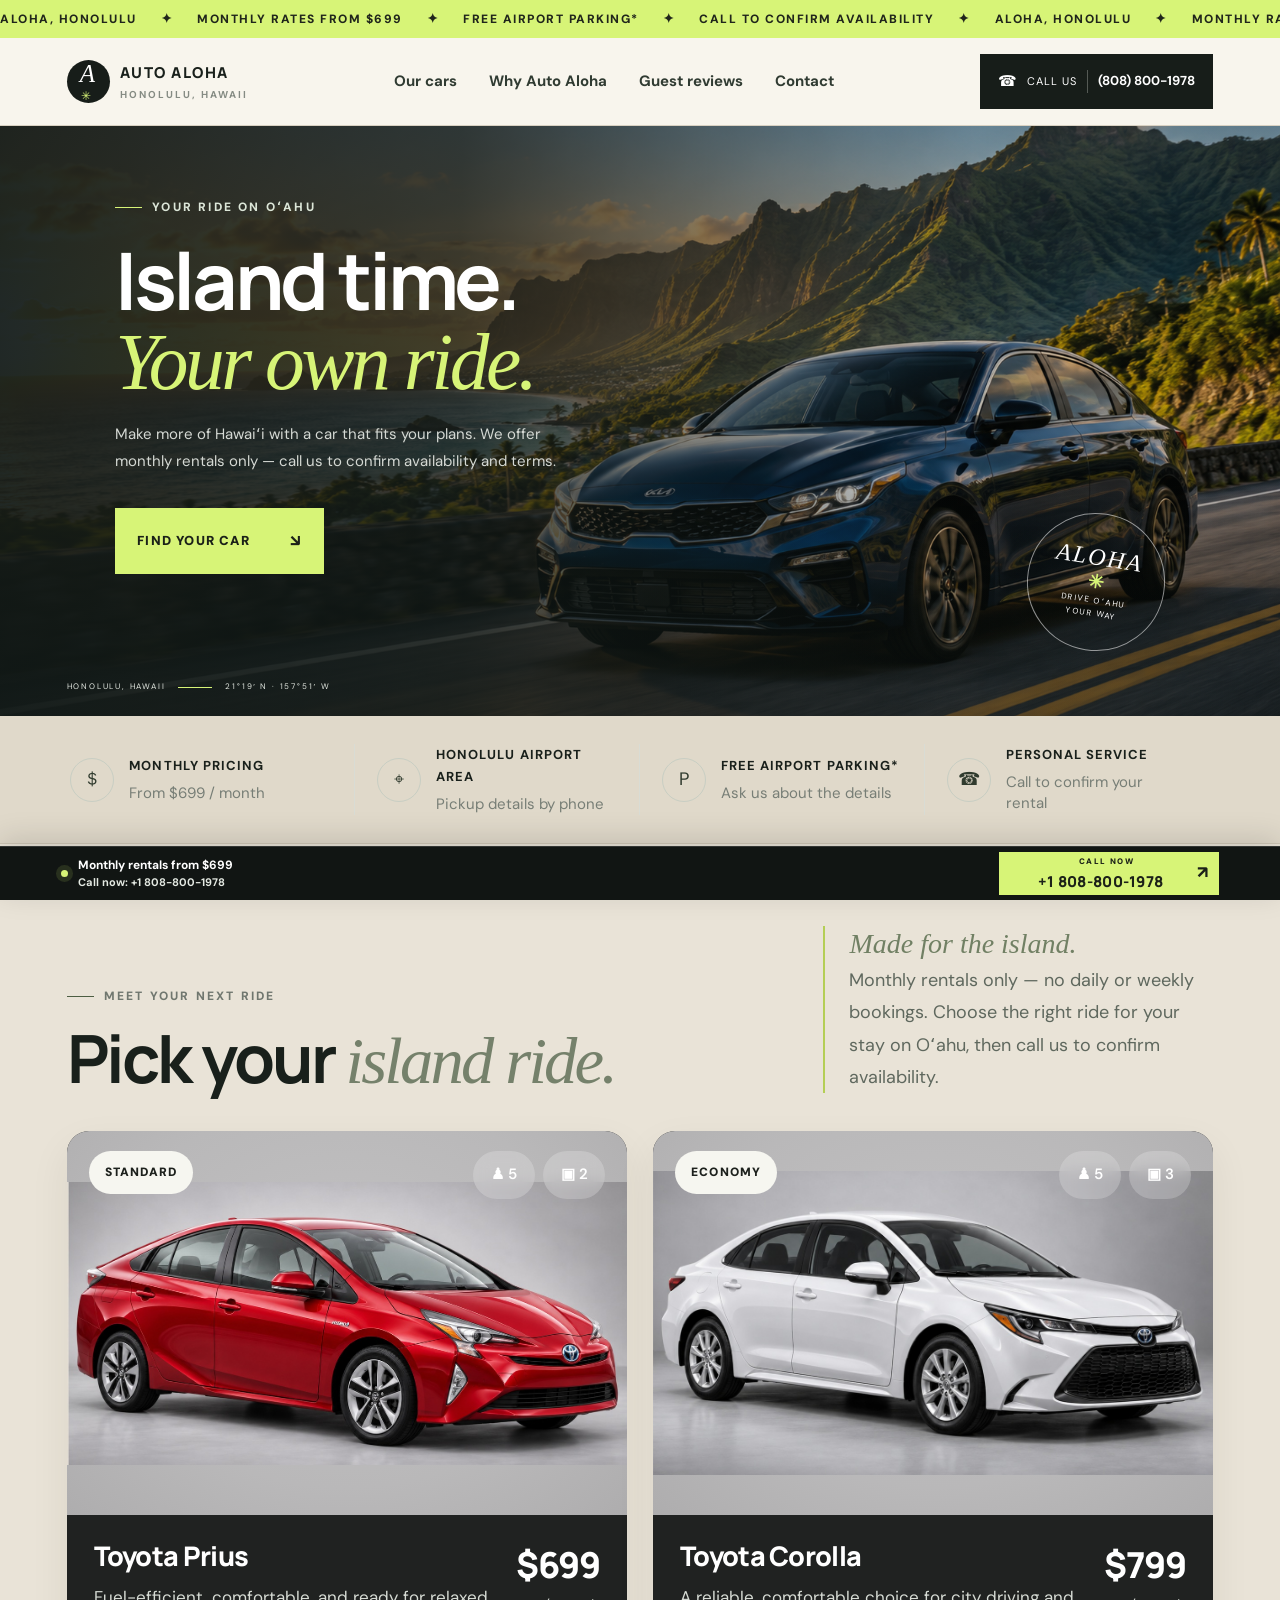
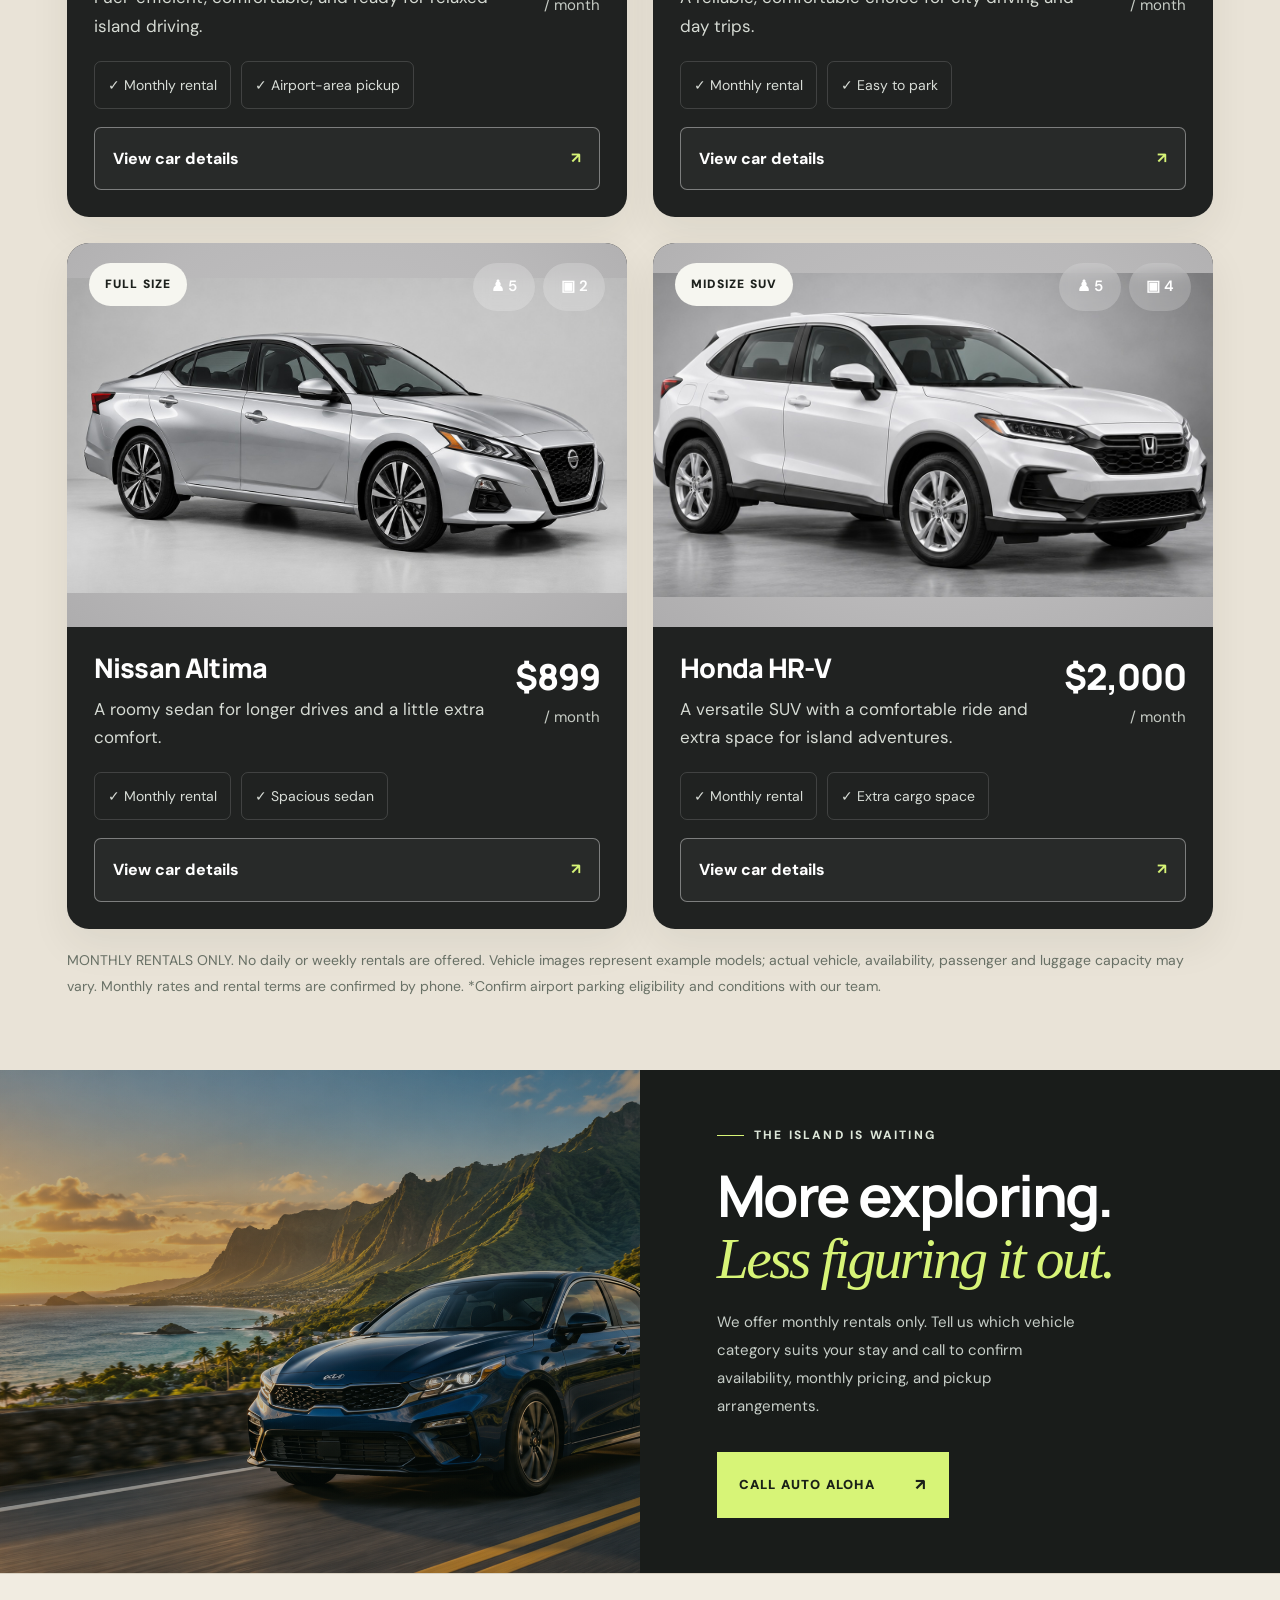
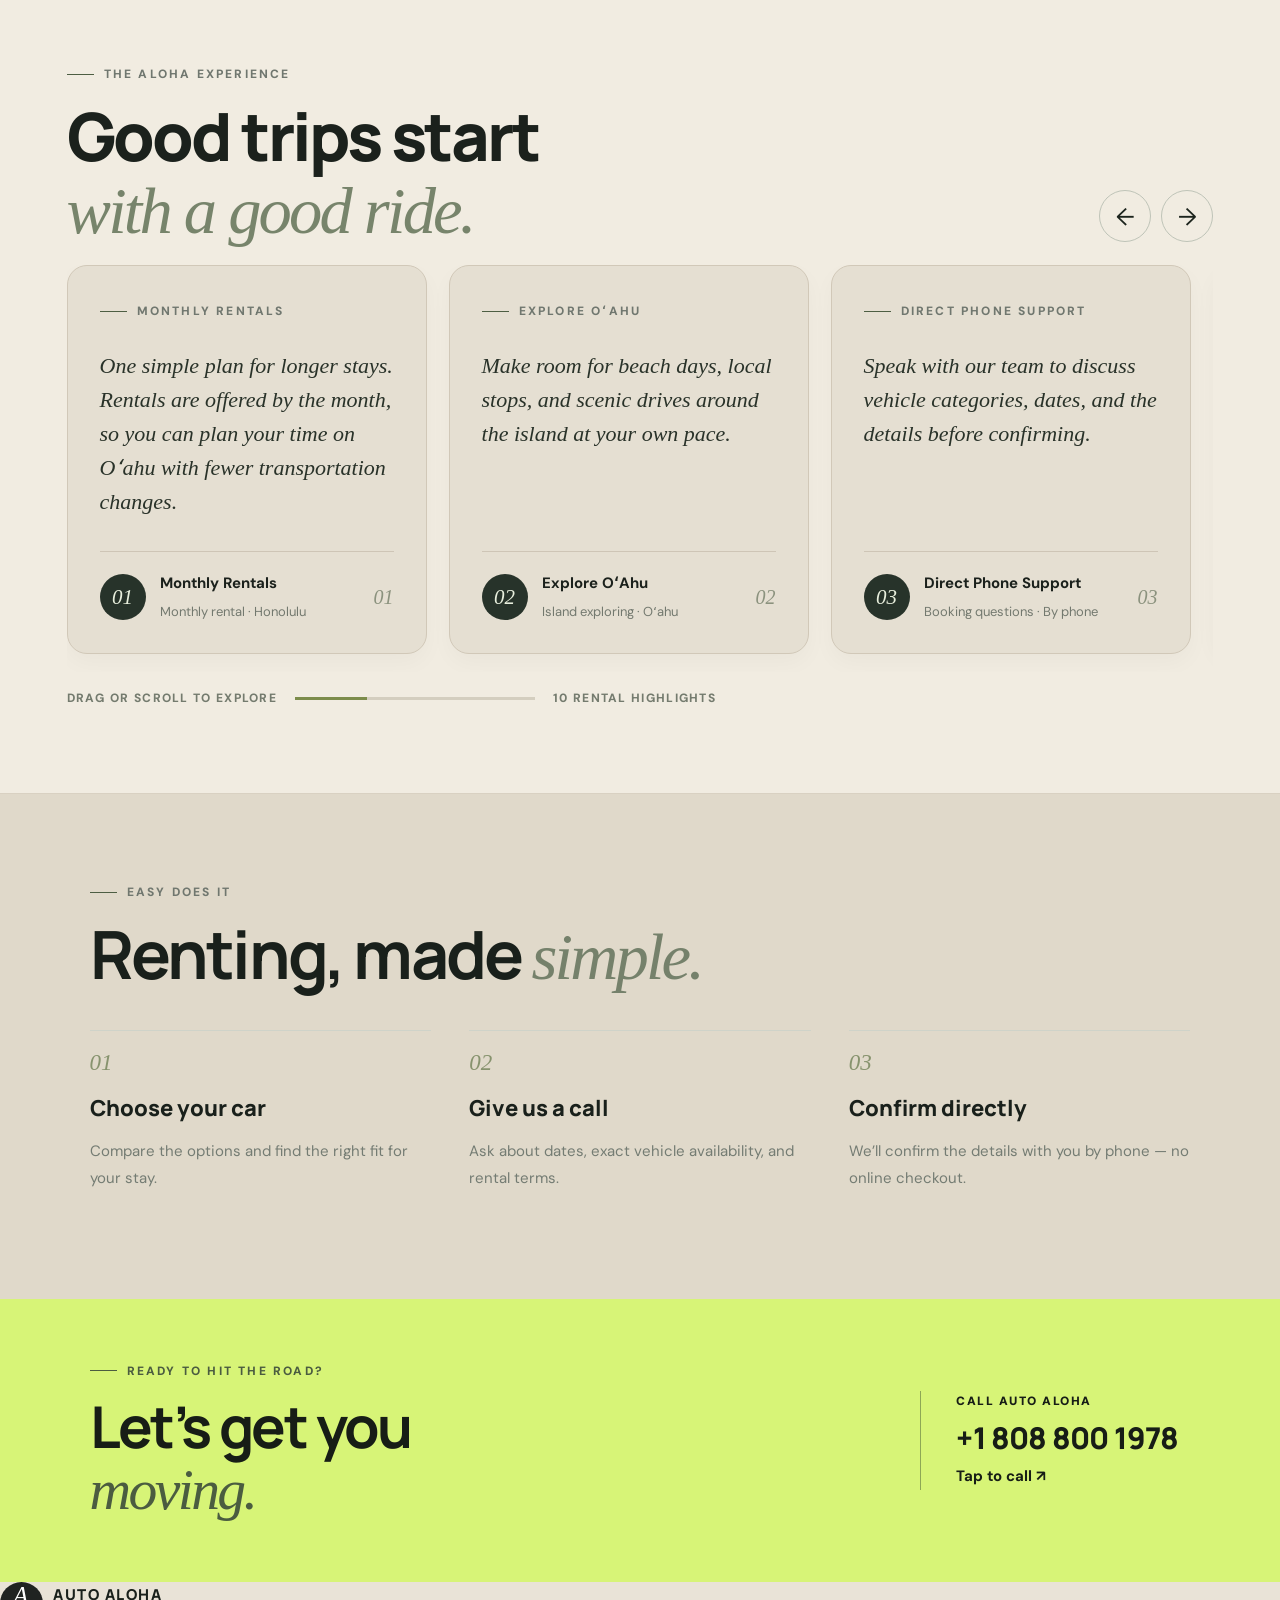
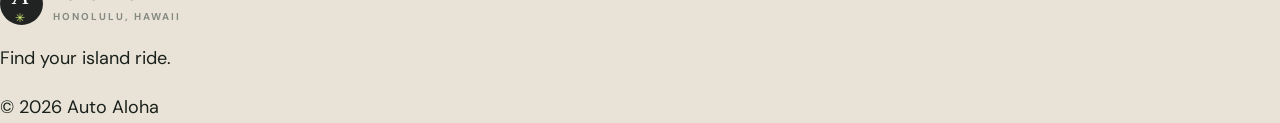
==== index.html @ 7b95d055 "Add files via upload" ====
<!doctype html>
<html lang="en">
<head>
<meta charset="utf-8"><meta name="viewport" content="width=device-width, initial-scale=1">
<meta name="theme-color" content="#101111"><meta name="description" content="Auto Aloha monthly car rentals in Honolulu, Hawaii. Explore our fleet and call to confirm availability.">
<title>Auto Aloha | Monthly Car Rentals in Honolulu</title>
<link rel="preconnect" href="https://fonts.googleapis.com"><link rel="preconnect" href="https://fonts.gstatic.com" crossorigin>
<link href="https://fonts.googleapis.com/css2?family=DM+Sans:wght@400;500;600;700&family=Manrope:wght@400;500;600;700;800&display=swap" rel="stylesheet"><link rel="stylesheet" href="style.css">
</head>
<body>
<div class="deal-ribbon" aria-label="Auto Aloha offers"><div class="ribbon-track"><span>ALOHA, HONOLULU</span><b>✦</b><span>MONTHLY RATES FROM $699</span><b>✦</b><span>FREE AIRPORT PARKING*</span><b>✦</b><span>CALL TO CONFIRM AVAILABILITY</span><b>✦</b><span>ALOHA, HONOLULU</span><b>✦</b><span>MONTHLY RATES FROM $699</span><b>✦</b><span>FREE AIRPORT PARKING*</span><b>✦</b><span>CALL TO CONFIRM AVAILABILITY</span><b>✦</b></div></div>
<header class="header"><a class="logo" href="#top"><span class="logo-symbol">A<span>✳</span></span><span>AUTO ALOHA<small>HONOLULU, HAWAII</small></span></a><nav id="nav"><a href="#cars">Our cars</a><a href="#why">Why Auto Aloha</a><a href="#reviews">Guest reviews</a><a href="#contact">Contact</a></nav><a class="head-call" href="tel:+18088001978">☎ <span>CALL US</span><strong>(808) 800-1978</strong></a><button class="menu" aria-label="Open menu">☰</button></header>
<main id="top">
<section class="hero"><img src="assets/hawaii-coast.png" alt="Scenic Hawaiian coastal road" class="hero-bg"><div class="hero-overlay"></div><div class="hero-copy"><div class="kicker"><span></span> YOUR RIDE ON OʻAHU</div><h1>Island time.<br><em>Your own ride.</em></h1><p>Make more of Hawaiʻi with a car that fits your plans. We offer monthly rentals only — call us to confirm availability and terms.</p><a class="primary" href="#cars">FIND YOUR CAR <span>↘</span></a></div><div class="hero-stamp"><span>ALOHA</span><b>✳</b><small>DRIVE OʻAHU<br>YOUR WAY</small></div><div class="hero-bottom"><span>HONOLULU, HAWAII</span><i></i><span>21°19′ N · 157°51′ W</span></div></section>
<section class="benefits" id="why"><div class="benefit"><span class="benefit-icon">＄</span><div><b>MONTHLY PRICING</b><small>From $699 / month</small></div></div><div class="benefit"><span class="benefit-icon">⌖</span><div><b>HONOLULU AIRPORT AREA</b><small>Pickup details by phone</small></div></div><div class="benefit"><span class="benefit-icon">P</span><div><b>FREE AIRPORT PARKING*</b><small>Ask us about the details</small></div></div><div class="benefit"><span class="benefit-icon">☎</span><div><b>PERSONAL SERVICE</b><small>Call to confirm your rental</small></div></div></section>
<section class="fleet" id="cars"><div class="fleet-head"><div><div class="kicker dark"><span></span> MEET YOUR NEXT RIDE</div><h2>Pick your <em>island ride.</em></h2></div><p class="fleet-intro"><span>Made for the island.</span><br>Monthly rentals only — no daily or weekly bookings. Choose the right ride for your stay on Oʻahu, then call us to confirm availability.</p></div>
<div class="cars-grid">
<article class="car-card" tabindex="0" role="button" aria-label="View Toyota Prius details" data-car="prius"><div class="car-visual"><div class="visual-pattern"></div><img src="assets/toyota-prius.jpg" alt="Toyota Prius in a neutral gray studio setting" class="car-img"><span class="category">STANDARD</span><span class="capacity"><b>♟ 5</b><b>▣ 2</b></span><span class="card-view">VIEW DETAILS ↗</span></div><div class="car-info"><div class="model-line"><div><h3>Toyota Prius</h3><p>Fuel-efficient, comfortable, and ready for relaxed island driving.</p></div><div class="price"><strong>$699</strong><small>/ month</small></div></div><div class="features"><span>✓ Monthly rental</span><span>✓ Airport-area pickup</span></div><button class="details-btn" type="button">View car details <span>↗</span></button></div></article>
<article class="car-card" tabindex="0" role="button" aria-label="View Toyota Corolla details" data-car="corolla"><div class="car-visual"><div class="visual-pattern"></div><img src="assets/toyota-corolla.jpg" alt="White Toyota Corolla in a neutral gray studio setting" class="car-img"><span class="category">ECONOMY</span><span class="capacity"><b>♟ 5</b><b>▣ 3</b></span><span class="card-view">VIEW DETAILS ↗</span></div><div class="car-info"><div class="model-line"><div><h3>Toyota Corolla</h3><p>A reliable, comfortable choice for city driving and day trips.</p></div><div class="price"><strong>$799</strong><small>/ month</small></div></div><div class="features"><span>✓ Monthly rental</span><span>✓ Easy to park</span></div><button class="details-btn" type="button">View car details <span>↗</span></button></div></article>
<article class="car-card" tabindex="0" role="button" aria-label="View Nissan Altima details" data-car="altima"><div class="car-visual"><div class="visual-pattern"></div><img src="assets/nissan-altima.jpg" alt="Silver Nissan Altima sedan" class="car-img"><span class="category">FULL SIZE</span><span class="capacity"><b>♟ 5</b><b>▣ 2</b></span><span class="card-view">VIEW DETAILS ↗</span></div><div class="car-info"><div class="model-line"><div><h3>Nissan Altima</h3><p>A roomy sedan for longer drives and a little extra comfort.</p></div><div class="price"><strong>$899</strong><small>/ month</small></div></div><div class="features"><span>✓ Monthly rental</span><span>✓ Spacious sedan</span></div><button class="details-btn" type="button">View car details <span>↗</span></button></div></article>
<article class="car-card" tabindex="0" role="button" aria-label="View Honda HR-V details" data-car="hrv"><div class="car-visual"><div class="visual-pattern"></div><img src="assets/honda-hrv.jpg" alt="White Honda HR-V SUV in a neutral gray studio setting" class="car-img"><span class="category">MIDSIZE SUV</span><span class="capacity"><b>♟ 5</b><b>▣ 4</b></span><span class="card-view">VIEW DETAILS ↗</span></div><div class="car-info"><div class="model-line"><div><h3>Honda HR-V</h3><p>A versatile SUV with a comfortable ride and extra space for island adventures.</p></div><div class="price"><strong>$2,000</strong><small>/ month</small></div></div><div class="features"><span>✓ Monthly rental</span><span>✓ Extra cargo space</span></div><button class="details-btn" type="button">View car details <span>↗</span></button></div></article>
</div><p class="fineprint">MONTHLY RENTALS ONLY. No daily or weekly rentals are offered. Vehicle images represent example models; actual vehicle, availability, passenger and luggage capacity may vary. Monthly rates and rental terms are confirmed by phone. *Confirm airport parking eligibility and conditions with our team.</p></section>
<section class="banner"><div class="banner-photo"></div><div class="banner-copy"><div class="kicker"><span></span> THE ISLAND IS WAITING</div><h2>More exploring.<br><em>Less figuring it out.</em></h2><p>We offer monthly rentals only. Tell us which vehicle category suits your stay and call to confirm availability, monthly pricing, and pickup arrangements.</p><a href="tel:+18088001978" class="primary">CALL AUTO ALOHA <span>↗</span></a></div></section>
<section class="reviews" id="reviews" aria-label="Monthly rental benefits">
<div class="reviews-head"><div><div class="kicker dark"><span></span> THE ALOHA EXPERIENCE</div><h2>Good trips start<br><em>with a good ride.</em></h2></div><div class="reviews-controls"><button type="button" class="review-prev" aria-label="Previous highlights">←</button><button type="button" class="review-next" aria-label="Next highlights">→</button></div></div>
<div class="reviews-track" id="reviewsTrack" tabindex="0" aria-label="Monthly rental highlights">
<article class="review-card"><div class="kicker dark"><span></span> MONTHLY RENTALS</div><blockquote>One simple plan for longer stays. Rentals are offered by the month, so you can plan your time on Oʻahu with fewer transportation changes.</blockquote><div class="review-author"><span class="review-avatar">01</span><span><strong>Monthly Rentals</strong><small>Monthly rental · Honolulu</small></span><b>01</b></div></article>
<article class="review-card"><div class="kicker dark"><span></span> EXPLORE OʻAHU</div><blockquote>Make room for beach days, local stops, and scenic drives around the island at your own pace.</blockquote><div class="review-author"><span class="review-avatar">02</span><span><strong>Explore OʻAhu</strong><small>Island exploring · Oʻahu</small></span><b>02</b></div></article>
<article class="review-card"><div class="kicker dark"><span></span> DIRECT PHONE SUPPORT</div><blockquote>Speak with our team to discuss vehicle categories, dates, and the details before confirming.</blockquote><div class="review-author"><span class="review-avatar">03</span><span><strong>Direct Phone Support</strong><small>Booking questions · By phone</small></span><b>03</b></div></article>
<article class="review-card"><div class="kicker dark"><span></span> PICKUP DETAILS</div><blockquote>Confirm pickup arrangements and the exact vehicle availability directly with our team.</blockquote><div class="review-author"><span class="review-avatar">04</span><span><strong>Pickup Details</strong><small>Pickup planning · Honolulu</small></span><b>04</b></div></article>
<article class="review-card"><div class="kicker dark"><span></span> OPTIONS FOR YOUR STAY</div><blockquote>Compare vehicle categories and choose the option that fits your plans and luggage needs.</blockquote><div class="review-author"><span class="review-avatar">05</span><span><strong>Options For Your Stay</strong><small>Vehicle selection · Monthly</small></span><b>05</b></div></article>
<article class="review-card"><div class="kicker dark"><span></span> CLEAR CONFIRMATION</div><blockquote>Review the final monthly price, availability, and rental terms with us before you commit.</blockquote><div class="review-author"><span class="review-avatar">06</span><span><strong>Clear Confirmation</strong><small>Rental terms · Confirmed by phone</small></span><b>06</b></div></article>
<article class="review-card"><div class="kicker dark"><span></span> CITY AND COAST</div><blockquote>Plan everyday errands in town or longer drives to explore more of the island.</blockquote><div class="review-author"><span class="review-avatar">07</span><span><strong>City And Coast</strong><small>Getting around · Oʻahu</small></span><b>07</b></div></article>
<article class="review-card"><div class="kicker dark"><span></span> ROOM TO SETTLE IN</div><blockquote>A monthly rental can be a practical fit for an extended visit, temporary stay, or longer work trip.</blockquote><div class="review-author"><span class="review-avatar">08</span><span><strong>Room To Settle In</strong><small>Extended stays · Honolulu</small></span><b>08</b></div></article>
<article class="review-card"><div class="kicker dark"><span></span> CHOOSE YOUR CATEGORY</div><blockquote>From compact cars to larger options, start with the vehicle category that suits your trip.</blockquote><div class="review-author"><span class="review-avatar">09</span><span><strong>Choose Your Category</strong><small>Car categories · Compare options</small></span><b>09</b></div></article>
<article class="review-card"><div class="kicker dark"><span></span> TALK BEFORE YOU BOOK</div><blockquote>Have questions? Call us to discuss your plans and confirm the details directly.</blockquote><div class="review-author"><span class="review-avatar">10</span><span><strong>Talk Before You Book</strong><small>Direct contact · Auto Aloha</small></span><b>10</b></div></article>
</div><div class="reviews-bottom"><span>DRAG OR SCROLL TO EXPLORE</span><div class="review-progress"><span></span></div><span>10 RENTAL HIGHLIGHTS</span></div>
</section>
<section class="how"><div class="kicker dark"><span></span> EASY DOES IT</div><h2>Renting, made <em>simple.</em></h2><div class="steps"><div><small>01</small><h3>Choose your car</h3><p>Compare the options and find the right fit for your stay.</p></div><div><small>02</small><h3>Give us a call</h3><p>Ask about dates, exact vehicle availability, and rental terms.</p></div><div><small>03</small><h3>Confirm directly</h3><p>We’ll confirm the details with you by phone — no online checkout.</p></div></div></section>
<section class="contact" id="contact"><div><div class="kicker"><span></span> READY TO HIT THE ROAD?</div><h2>Let’s get you<br><em>moving.</em></h2></div><a href="tel:+18088001978" class="contact-phone"><small>CALL AUTO ALOHA</small><strong>+1 808 800 1978</strong><span>Tap to call ↗</span></a></section>
</main>
<footer><a class="logo foot-logo" href="#top"><span class="logo-symbol">A<span>✳</span></span><span>AUTO ALOHA<small>HONOLULU, HAWAII</small></span></a><p>Find your island ride.</p><span>© <span id="year"></span> Auto Aloha</span></footer>
<div class="sticky-call"><div><span class="live-dot"></span><span><b>Monthly rentals from $699</b><small>Call now: +1 808-800-1978</small></span></div><a class="sticky-phone" href="tel:+18088001978"><span class="sticky-label">CALL NOW</span><strong>+1 808-800-1978</strong><span class="sticky-arrow">↗</span></a></div>
<div class="modal" id="carModal" aria-hidden="true"><div class="modal-box" role="dialog" aria-modal="true" aria-labelledby="modalTitle"><button class="close-modal" aria-label="Close">×</button><div class="modal-photo"><img id="modalImage" src="" alt=""><span id="modalCategory" class="category"></span></div><div class="modal-body"><div class="modal-kicker">AUTO ALOHA · MONTHLY RENTAL</div><h2 id="modalTitle"></h2><p id="modalDescription"></p><div class="modal-price"><strong id="modalPrice"></strong><span>/ month</span></div><div id="modalFeatures" class="modal-features"></div><p class="modal-disclaimer">Monthly rentals only — daily and weekly bookings are not available. Exact vehicle, availability, parking arrangements and final monthly rental terms are confirmed by phone.</p><a id="modalCall" class="modal-call" href="tel:+18088001978"><strong>+1 808-800-1978</strong><span>↗</span></a></div></div></div>
<script src="app.js"></script></body></html>
---- style.css ----
*{box-sizing:border-box} :root{--black:#171918;--black2:#222523;--cream:#f5f3ed;--white:#fff;--lime:#d5f36d;--muted:#777d77;--line:#dedfd8;--serif:Georgia,"Times New Roman",serif}html{scroll-behavior:smooth;scroll-padding-top:85px}body{margin:0;color:var(--black);font-family:"DM Sans",sans-serif;-webkit-font-smoothing:antialiased}a{color:inherit;text-decoration:none}button{font:inherit;cursor:pointer}.deal-ribbon{height:34px;background:var(--lime);color:#20251b;overflow:hidden;display:flex;align-items:center;font-size:10px;font-weight:800;letter-spacing:1.5px}.ribbon-track{display:flex;align-items:center;gap:24px;white-space:nowrap;min-width:max-content;animation:marquee 30s linear infinite}.ribbon-track b{font-size:13px}.header{height:83px;display:flex;align-items:center;justify-content:space-between;padding:0 5.2%;background:#fff;position:relative;z-index:10;border-bottom:1px solid #e9e9e4}.logo{display:flex;align-items:center;gap:10px;font:800 13px Manrope,sans-serif;letter-spacing:1.5px}.logo-symbol{height:39px;width:39px;border-radius:50%;display:grid;place-items:center;background:var(--black);color:white;font:italic 25px var(--serif);position:relative}.logo-symbol span{font:12px "DM Sans",sans-serif;color:var(--lime);margin-left:-2px}.logo small{display:block;color:#858b83;font:700 8px "DM Sans",sans-serif;letter-spacing:2px;margin-top:5px}.header nav{display:flex;gap:34px}.header nav a{font-size:12px;font-weight:700;color:#525852}.header nav a:hover{color:#71833e}.head-call{background:var(--black);color:white;display:flex;align-items:center;gap:10px;padding:13px 16px;font-size:12px}.head-call>span{font-size:10px;letter-spacing:1px}.head-call strong{border-left:1px solid #555a55;padding-left:10px;font-size:11px}.menu{display:none;border:0;background:none;font-size:23px}.hero{height:560px;position:relative;overflow:hidden;background:#232824;color:white}.hero-bg{position:absolute;inset:0;width:100%;height:100%;object-fit:cover;object-position:center 56%}.hero-overlay{position:absolute;inset:0;background:linear-gradient(90deg,#101816ed 0%,#101816c9 36%,#10181630 76%),linear-gradient(0deg,#10181666,transparent 40%)}.hero-copy{position:absolute;left:9%;top:12%;max-width:490px}.kicker{font-size:9px;font-weight:800;letter-spacing:2px;display:flex;align-items:center;gap:10px;color:#dce6d8}.kicker>span{width:27px;height:1px;background:var(--lime)}.kicker.dark{color:#70776f}.kicker.dark>span{background:#4d5e43}.hero h1{font:700 clamp(50px,5.7vw,75px)/.99 Manrope,sans-serif;letter-spacing:-3.8px;margin:24px 0 19px}.hero h1 em,.banner h2 em,.how h2 em,.contact h2 em{font-family:var(--serif);font-weight:400;color:var(--lime)}.hero-copy>p{font-size:13px;line-height:1.8;color:#d5d9d4;max-width:360px}.primary{display:inline-flex;align-items:center;justify-content:space-between;gap:40px;background:var(--lime);color:#1b2118;font-size:10px;font-weight:900;letter-spacing:1.2px;padding:16px 18px;margin-top:17px;transition:transform .2s}.primary:hover{transform:translateY(-3px)}.primary span{font-size:16px}.hero-foot{display:flex;align-items:center;gap:11px;border-top:1px solid #ffffff4a;padding-top:16px;margin-top:35px;max-width:340px}.mini-star{font-size:23px;color:var(--lime)}.hero-foot b,.hero-foot small{display:block}.hero-foot b{font-size:10px}.hero-foot small{font-size:9px;color:#c3cbc4;margin-top:4px}.hero-stamp{position:absolute;right:9%;bottom:65px;width:120px;height:120px;border:1px solid #ffffff88;border-radius:50%;display:flex;flex-direction:column;align-items:center;justify-content:center;transform:rotate(9deg)}.hero-stamp span{font:italic 21px var(--serif);letter-spacing:2px}.hero-stamp b{font-size:19px;color:var(--lime);line-height:1.2}.hero-stamp small{text-align:center;font-size:7px;letter-spacing:1.5px;line-height:1.6}.hero-bottom{position:absolute;bottom:22px;left:5.2%;display:flex;gap:13px;align-items:center;font-size:8px;letter-spacing:1.8px;color:#e3e8e1}.hero-bottom i{width:34px;height:1px;background:var(--lime)}.benefits{display:grid;grid-template-columns:repeat(4,1fr);padding:25px 5.5%;background:var(--cream);border-bottom:1px solid #e5e5dd}.benefit{display:flex;align-items:center;gap:12px;padding:0 17px;border-right:1px solid #d9dcd4}.benefit:first-child{padding-left:0}.benefit:last-child{border:0}.benefit-icon{height:36px;width:36px;border:1px solid #c8cec3;border-radius:50%;display:grid;place-items:center;font-size:15px;color:#303b2e;flex-shrink:0}.benefit b,.benefit small{display:block}.benefit b{font-size:9px;letter-spacing:.5px}.benefit small{font-size:9px;color:#777e76;margin-top:5px}.fleet{padding:75px 5.2% 64px;background:#fff}.fleet-head{display:flex;align-items:end;justify-content:space-between;margin-bottom:31px}.fleet-head h2,.how h2{font:700 clamp(36px,4vw,52px)/1.1 Manrope,sans-serif;letter-spacing:-2.4px;margin:15px 0 0}.fleet-head h2 em,.how h2 em{font-family:var(--serif);font-weight:400;color:#75816b}.fleet-head>p{font-size:11px;line-height:1.8;color:#747b74;max-width:300px;margin:0 0 3px}.cars-grid{display:grid;grid-template-columns:repeat(2,minmax(0,1fr));gap:23px}.car-card{border-radius:19px;overflow:hidden;background:#202221;color:white;cursor:pointer;transition:transform .25s,box-shadow .25s;outline:none}.car-card:hover,.car-card:focus-visible{transform:translateY(-4px);box-shadow:0 18px 35px #1114}.car-visual{height:260px;position:relative;overflow:hidden;background:radial-gradient(ellipse at 65% 44%,#626461 0%,#353735 43%,#1a1b1a 100%)}.visual-pattern{position:absolute;inset:0;opacity:.13;background-image:radial-gradient(ellipse at 25% 20%,transparent 0 15%,#c2c7be 15.5% 16%,transparent 16.5%),radial-gradient(ellipse at 80% 75%,transparent 0 18%,#c2c7be 18.5% 19%,transparent 19.5%);background-size:190px 145px,220px 180px;transform:rotate(-14deg) scale(1.4)}.car-img{position:absolute;width:96%;height:75%;left:2%;top:17%;object-fit:contain;filter:drop-shadow(0 18px 12px #0007);transition:transform .4s}.car-card:hover .car-img{transform:scale(1.04)}.category{position:absolute;left:20px;top:18px;background:#f6f6f0;color:#1d211d;border-radius:30px;padding:9px 13px;font-size:9px;font-weight:900;letter-spacing:1.2px}.capacity{position:absolute;right:18px;top:16px;display:flex;gap:8px}.capacity b{font-size:13px;font-weight:600;background:#ffffff35;backdrop-filter:blur(8px);border-radius:30px;padding:9px 12px;min-width:62px;text-align:center}.card-view{position:absolute;bottom:15px;right:18px;font-size:8px;letter-spacing:1.4px;font-weight:800;opacity:0;transform:translateY(5px);transition:.2s}.car-card:hover .card-view{opacity:1;transform:translateY(0)}.car-info{padding:19px 21px 20px}.model-line{display:flex;justify-content:space-between;gap:12px}.model-line h3{font:800 18px Manrope,sans-serif;letter-spacing:-.4px;margin:0}.model-line h3 small{display:block;font:500 11px "DM Sans",sans-serif;color:#b8beb8;letter-spacing:0;margin-top:4px}.model-line p{font-size:10px;line-height:1.65;color:#c5cac4;max-width:280px;margin:10px 0 0}.price{text-align:right;flex-shrink:0}.price strong{display:block;font:800 26px Manrope,sans-serif;letter-spacing:-1px;color:white;white-space:nowrap}.price small{font-size:10px;color:#c5cbc4}.features{display:flex;flex-wrap:wrap;gap:8px;margin:17px 0 16px}.features span{border:1px solid #ffffff26;color:#d8ddd7;font-size:9px;padding:7px 9px;border-radius:4px}.details-btn{display:flex;justify-content:space-between;align-items:center;width:100%;padding:13px 14px;background:#ffffff0a;border:1px solid #ffffff65;border-radius:5px;color:white;font-size:10px;font-weight:800;transition:.2s}.details-btn span{font-size:15px;color:var(--lime)}.car-card:hover .details-btn{background:var(--lime);color:#20231f;border-color:var(--lime)}.car-card:hover .details-btn span{color:#20231f}.fineprint{font-size:9px;line-height:1.7;color:#888f87;margin:19px 0 0}.banner{display:grid;grid-template-columns:1fr 1fr;min-height:410px;background:#191c1a;color:white}.banner-photo{background-image:linear-gradient(#0b1d1740,#0b1d1740),url('assets/hawaii-coast.png');background-size:cover;background-position:center 57%;min-height:410px}.banner-copy{align-self:center;padding:55px clamp(30px,6vw,85px)}.banner h2,.contact h2{font:700 clamp(39px,4.3vw,57px)/1.05 Manrope,sans-serif;letter-spacing:-2.6px;margin:20px 0}.banner-copy>p{font-size:11px;line-height:1.9;color:#c7cec8;max-width:370px}.how{padding:74px 7% 85px;background:var(--cream)}.how h2{margin:15px 0 37px}.steps{display:grid;grid-template-columns:repeat(3,1fr);gap:30px}.steps>div{border-top:1px solid #cfd3c9;padding-top:18px}.steps small{font:italic 20px var(--serif);color:#87936e}.steps h3{font:800 16px Manrope,sans-serif;margin:13px 0 7px}.steps p{font-size:10px;line-height:1.8;color:#747c73;max-width:270px}.contact{padding:52px 7%;background:var(--lime);display:flex;align-items:center;justify-content:space-between;color:#171d16;gap:25px}.contact .kicker{color:#4b5c40}.contact .kicker>span{background:#4b5c40}.contact h2{margin:15px 0 0}.contact h2 em{color:#4b5c40}.contact-phone{display:flex;flex-direction:column;gap:6px;border-left:1px solid #8da755;padding-left:35px;min-width:270px}.contact-phone small{font-size:9px;font-weight:900;letter-spacing:1.5px}.contact-phone strong{font:800 25px Manrope,sans-serif;letter-spacing:-.8px}.contact-phone span{font-size:10px;font-weight:700}.footer{display:flex;align-items:center;gap:30px;padding:27px 5.2% 93px;background:#fff}.footer p{font-size:10px;color:#7b827a;margin-right:auto}.footer>span{font-size:9px;color:#81877f}.foot-logo .logo-symbol{background:#202321}.sticky-call{position:fixed;z-index:30;bottom:0;left:0;right:0;display:flex;align-items:center;justify-content:space-between;padding:11px 5.2%;background:#111513;color:white;border-top:1px solid #ffffff24;box-shadow:0 -7px 30px #0002}.sticky-call>div{display:flex;align-items:center;gap:12px}.live-dot{width:8px;height:8px;border-radius:50%;background:var(--lime);box-shadow:0 0 0 5px #d5f36d1e;animation:pulse 1.8s infinite}.sticky-call b,.sticky-call small{display:block}.sticky-call b{font-size:10px}.sticky-call small{font-size:9px;color:#b7beb7;margin-top:4px}.sticky-call>a{background:var(--lime);color:#1c2118;padding:13px 18px;font-size:10px;font-weight:900;letter-spacing:1px}.sticky-call>a span{margin-left:12px;font-size:15px}.modal{position:fixed;inset:0;z-index:100;background:#080b09df;display:none;align-items:center;justify-content:center;padding:25px;backdrop-filter:blur(7px)}.modal.open{display:flex;animation:fade .2s}.modal-box{width:min(900px,100%);max-height:90vh;overflow:auto;display:grid;grid-template-columns:1.15fr 1fr;background:#fff;border-radius:14px;position:relative;color:#1b211d}.close-modal{position:absolute;right:14px;top:10px;z-index:4;border:0;background:#fff;border-radius:50%;width:35px;height:35px;font-size:25px;color:#1b211d;box-shadow:0 3px 15px #0002}.modal-photo{position:relative;min-height:390px;background:radial-gradient(ellipse at center,#5a5d59,#242725);display:flex;align-items:center;justify-content:center;overflow:hidden;border-radius:14px 0 0 14px}.modal-photo img{width:95%;height:65%;object-fit:contain;filter:drop-shadow(0 15px 12px #0007)}.modal-photo .category{top:18px;left:18px}.photo-prev,.photo-next{position:absolute;top:50%;transform:translateY(-50%);border:1px solid #ffffff80;background:#1619167a;color:white;width:37px;height:42px;font-size:26px}.photo-prev{left:12px}.photo-next{right:12px}.photo-dots{position:absolute;bottom:18px;left:0;right:0;display:flex;justify-content:center;gap:7px}.photo-dots button{width:7px;height:7px;border:0;border-radius:50%;background:#ffffff70;padding:0}.photo-dots button.active{background:var(--lime);width:19px;border-radius:5px}.modal-body{padding:45px 32px 30px}.modal-kicker{font-size:8px;font-weight:900;letter-spacing:1.8px;color:#77846b}.modal-body h2{font:800 27px Manrope,sans-serif;letter-spacing:-1px;margin:12px 0}.modal-body>p{font-size:11px;line-height:1.8;color:#6d766d}.modal-price{margin:20px 0}.modal-price strong{font:800 31px Manrope,sans-serif}.modal-price span{font-size:11px;color:#737b72}.modal-features{display:grid;grid-template-columns:1fr 1fr;gap:9px}.modal-features span{background:#f1f2ec;padding:10px;font-size:10px;color:#465044}.modal-disclaimer{font-size:9px!important}.modal-call{display:flex;justify-content:space-between;align-items:center;background:var(--lime);color:#1b2118;padding:15px 17px;font-size:10px;font-weight:900;letter-spacing:1px;margin-top:20px}.modal-call span{font-size:17px}@keyframes marquee{to{transform:translateX(-50%)}}@keyframes pulse{50%{box-shadow:0 0 0 8px #d5f36d05}}@keyframes fade{from{opacity:0}to{opacity:1}}@media(max-width:850px){.header{padding:0 4%}.header nav{gap:17px}.head-call strong{display:none}.hero-stamp{right:5%;width:95px;height:95px}.benefits{padding:22px 4%;grid-template-columns:repeat(2,1fr);gap:18px}.benefit:nth-child(2){border:0}.benefit:nth-child(3){padding-left:0}.fleet{padding:60px 4%}.car-visual{height:220px}.car-info{padding:17px}.model-line h3{font-size:16px}.price strong{font-size:23px}.banner-copy{padding:40px 30px}.contact{padding:42px 5%}.contact-phone{padding-left:22px;min-width:235px}.contact-phone strong{font-size:22px}}@media(max-width:620px){.deal-ribbon{height:31px;font-size:9px}.header{height:69px}.header nav{display:none;position:absolute;left:0;right:0;top:69px;background:#fff;padding:20px 6%;flex-direction:column;gap:19px;box-shadow:0 10px 20px #0001}.header nav.open{display:flex}.head-call{margin-left:auto;margin-right:10px;padding:11px 12px;font-size:10px}.head-call>span,.head-call strong{display:none}.menu{display:block}.hero{height:640px}.hero-bg{object-position:63% center}.hero-overlay{background:linear-gradient(90deg,#101816ed 0%,#101816b0 58%,#1018162b),linear-gradient(0deg,#10181666,transparent 45%)}.hero-copy{left:7%;right:7%;top:12%}.hero h1{font-size:clamp(47px,12vw,65px);letter-spacing:-3px}.hero-copy>p{font-size:12px;max-width:310px}.hero-foot{margin-top:29px}.hero-stamp{width:75px;height:75px;right:6%;bottom:62px}.hero-stamp span{font-size:15px}.hero-stamp b{font-size:13px}.hero-stamp small{font-size:6px}.hero-bottom{left:6%;font-size:7px;gap:8px}.benefits{padding:20px 5%;gap:17px 8px}.benefit{padding:0 0 0 5px;gap:9px;border:0}.benefit-icon{width:31px;height:31px;font-size:13px}.benefit b{font-size:8px}.benefit small{font-size:8px;line-height:1.4}.fleet{padding:55px 4% 48px}.fleet-head{display:block}.fleet-head h2,.how h2{font-size:40px}.fleet-head>p{margin-top:15px;max-width:340px}.cars-grid{grid-template-columns:1fr;gap:18px}.car-visual{height:240px}.car-img{width:100%;height:75%;left:0;top:16%}.car-info{padding:18px}.model-line h3{font-size:18px}.model-line p{font-size:10px}.price strong{font-size:25px}.banner{grid-template-columns:1fr}.banner-photo{min-height:220px;height:220px}.banner-copy{padding:37px 7% 44px}.banner h2,.contact h2{font-size:42px}.how{padding:55px 7% 62px}.how h2{margin-bottom:30px}.steps{grid-template-columns:1fr;gap:17px}.steps>div{padding-top:14px}.steps h3{margin:9px 0 4px}.steps p{margin:0}.contact{display:block;padding:38px 7%}.contact-phone{border-left:0;border-top:1px solid #8da755;padding:18px 0 0;margin-top:25px}.footer{padding:25px 5% 88px;gap:13px;flex-wrap:wrap}.footer p{width:100%;margin:0}.footer>span{margin-left:auto}.sticky-call{padding:10px 4%}.sticky-call b{font-size:9px}.sticky-call small{font-size:8px}.sticky-call>a{padding:12px 12px;font-size:9px}.modal{padding:10px}.modal-box{display:block;max-height:94vh;border-radius:10px}.modal-photo{min-height:240px;height:33vh;border-radius:10px 10px 0 0}.modal-photo img{height:70%}.modal-body{padding:25px 22px 23px}.modal-body h2{font-size:23px;margin:8px 0}.modal-price{margin:13px 0}.modal-price strong{font-size:27px}.modal-features{gap:6px}.modal-features span{font-size:9px;padding:8px}.close-modal{top:8px;right:8px}}@media(prefers-reduced-motion:reduce){*{animation-duration:.01ms!important;animation-iteration-count:1!important;scroll-behavior:auto!important;transition-duration:.01ms!important}}
/* Refinements: cleaner vehicle cards, compact modal, and highly visible phone CTAs */
.car-card{box-shadow:0 8px 22px #1015120c}
.car-visual{height:250px;background:radial-gradient(ellipse at 50% 45%,#575b57 0%,#333633 55%,#202321 100%)}
.car-img{width:100%;height:78%;left:0;top:12%;object-fit:contain}
.car-info{padding:22px 23px 23px}
.model-line h3{font-size:20px}
.model-line p{font-size:11px;max-width:330px}
.details-btn{padding:15px 16px;font-size:11px}
.modal-box{width:min(1000px,100%);height:min(510px,90vh);max-height:90vh;overflow:hidden;grid-template-columns:1.08fr 1fr;align-items:stretch}
.modal-photo{min-height:0;height:100%;border-radius:14px 0 0 14px;padding:55px 22px 28px}
.modal-photo img{display:block;width:100%;height:auto;max-height:270px;object-fit:contain;filter:drop-shadow(0 16px 14px #0005)}
.modal-body{padding:44px 34px 27px;overflow:auto;display:flex;flex-direction:column;justify-content:center}
.modal-body h2{font-size:clamp(24px,2.5vw,32px);line-height:1.15;margin:11px 0 13px}
.modal-body>p{font-size:12px;line-height:1.7;margin:0 0 8px}
.modal-price{margin:13px 0 17px}
.modal-price strong{font-size:35px}
.modal-features{gap:7px}
.modal-features span{font-size:11px;padding:11px}
.modal-disclaimer{font-size:10px!important;margin-top:12px!important}
.modal-call{min-height:54px;margin-top:12px;padding:13px 17px;letter-spacing:.4px}
.modal-call strong{font:800 17px Manrope,sans-serif;letter-spacing:.2px}
.modal-call span{font-size:20px}
.photo-prev,.photo-next,.photo-dots{display:none!important}
.sticky-call{padding:10px 5.2%;min-height:76px}
.sticky-call>div{gap:14px}
.sticky-call b{font-size:12px}
.sticky-call small{font-size:11px;color:#e0e5dd;font-weight:600;margin-top:5px}
.sticky-call>a.sticky-phone{display:flex;align-items:center;justify-content:center;gap:7px;flex-direction:column;position:relative;min-width:220px;padding:10px 38px 10px 18px;background:var(--lime);color:#1c2118;letter-spacing:.3px}
.sticky-phone .sticky-label{font-size:9px;font-weight:900;letter-spacing:1.4px}
.sticky-phone strong{font:800 15px Manrope,sans-serif;white-space:nowrap}
.sticky-phone .sticky-arrow{position:absolute;right:14px;top:50%;transform:translateY(-50%);font-size:17px}
@media(max-width:850px){.modal-box{height:auto;max-height:92vh}.modal-body{padding:36px 25px 24px}.sticky-call{padding-left:4%;padding-right:4%}.sticky-call>a.sticky-phone{min-width:205px}}
@media(max-width:620px){.car-visual{height:225px}.car-info{padding:18px}.model-line h3{font-size:18px}.model-line p{font-size:11px}.modal-box{display:block;height:auto;max-height:94vh;overflow:auto}.modal-photo{height:230px;min-height:230px;padding:42px 18px 16px;border-radius:10px 10px 0 0}.modal-photo img{width:100%;height:auto;max-height:155px}.modal-body{padding:23px 20px 22px;overflow:visible;display:block}.modal-body h2{font-size:24px}.modal-body>p{font-size:11px}.modal-price{margin:12px 0}.modal-price strong{font-size:30px}.modal-features span{font-size:10px;padding:9px}.modal-call{margin-top:14px;min-height:52px}.modal-call strong{font-size:16px}.sticky-call{padding:8px 3%;gap:8px;min-height:70px}.sticky-call>div{gap:9px}.sticky-call b{font-size:9px}.sticky-call small{font-size:9px;line-height:1.3;max-width:175px}.sticky-call>a.sticky-phone{min-width:0;width:53%;padding:8px 25px 8px 7px;gap:4px}.sticky-phone .sticky-label{font-size:8px}.sticky-phone strong{font-size:clamp(11px,3.1vw,14px)}.sticky-phone .sticky-arrow{right:8px;font-size:14px}.footer{padding-bottom:100px}}

/* Final vehicle-card image and interaction fixes */
.car-card{position:relative;isolation:isolate;cursor:pointer;user-select:none;-webkit-tap-highlight-color:transparent}
.car-card .car-visual{height:270px;background:#252926;isolation:isolate}
.car-card .car-img{display:block;position:absolute;inset:0;width:100%;height:100%;left:0;top:0;object-fit:cover;object-position:center;filter:none;transform:none;transition:filter .25s,transform .3s;pointer-events:none}
.car-card:hover .car-img{transform:scale(1.015);filter:brightness(1.04)}
.car-card .visual-pattern{opacity:0;pointer-events:none}
.car-card .category,.car-card .capacity,.car-card .card-view{z-index:2;pointer-events:none}
.car-card .car-info{position:relative;z-index:1}
.car-card .details-btn{position:relative;z-index:3;cursor:pointer;min-height:52px}
.modal{z-index:1000}
.modal-box{width:min(1040px,100%);height:min(560px,90vh);max-height:90vh;grid-template-columns:1.05fr 1fr;overflow:hidden}
.modal-photo{height:100%;min-height:0;background:#252926;padding:0;display:flex;align-items:center;justify-content:center}
.modal-photo img{display:block;width:100%;height:100%;max-height:none;object-fit:cover;filter:none}
.modal-photo .category{z-index:2}
.modal-body{min-width:0;padding:38px clamp(24px,3vw,42px) 28px;overflow:auto}
.modal-call{display:flex;align-items:center;justify-content:space-between;gap:14px;background:var(--lime);color:#1c2118;text-decoration:none;min-height:58px;padding:15px 18px;margin-top:15px;border-radius:2px}
.modal-call strong{font:800 clamp(15px,1.5vw,20px) Manrope,sans-serif;letter-spacing:0;white-space:nowrap}
.sticky-call{z-index:1200}
.sticky-call>div small{display:block;font-size:12px;font-weight:700;line-height:1.5;color:#e4e9e2;margin-top:3px}
.sticky-phone{min-width:235px}
@media(max-width:850px){.car-card .car-visual{height:250px}.modal-box{height:auto;max-height:92vh;grid-template-columns:1fr}.modal-photo{height:270px;min-height:270px}.modal-body{padding:30px 25px 25px}}
@media(max-width:620px){.car-card .car-visual{height:230px}.modal-box{display:block;height:auto;max-height:94vh;overflow:auto}.modal-photo{height:220px;min-height:220px}.modal-photo img{width:100%;height:100%;object-fit:cover}.modal-body{padding:23px 20px 22px}.modal-call strong{font-size:15px}.sticky-call>div small{font-size:9px}.sticky-call>a.sticky-phone{min-width:0;width:55%}}

/* Clean vehicle photography: full car visible, no cropping or graphic overlays */
.car-visual{background:#e5e5e2!important;}
.car-visual .visual-pattern{display:none!important;}
.car-card .car-img{object-fit:contain!important;object-position:center center!important;inset:0!important;width:100%!important;height:100%!important;padding:14px 18px!important;filter:none!important;transform:none!important;}
.car-card:hover .car-img{transform:scale(1.015)!important;}
.modal-photo{background:#e5e5e2!important;}
.modal-photo img{object-fit:contain!important;object-position:center center!important;width:100%!important;height:100%!important;padding:24px!important;filter:none!important;}
@media(max-width:620px){.car-card .car-img{padding:10px 12px!important}.modal-photo img{padding:12px!important;object-fit:contain!important;}}

/* Premium warm-island refresh: richer surfaces, stronger readability, review carousel */
:root{--black:#171d19;--black2:#252b26;--cream:#eae5d9;--white:#f5f1e8;--lime:#d7f477;--muted:#59635a;--line:#d0c9ba}
body{background:#e9e3d7;color:#19201b;font-size:16px}
.header{background:#f1ece2;border-bottom-color:#d9d1c2;min-height:88px}
.logo{font-size:15px}.logo-symbol{width:43px;height:43px}.logo small{font-size:9px}
.header nav a{font-size:14px;color:#303b32}.head-call{font-size:14px;padding:15px 18px}.head-call>span{font-size:11px}.head-call strong{font-size:13px}
.deal-ribbon{font-size:11px;height:38px}
.hero{height:590px}.hero-copy{max-width:560px}.hero-copy>p{font-size:16px;line-height:1.85;max-width:430px}.hero h1{font-size:clamp(58px,6vw,84px)}.kicker{font-size:11px}.primary{font-size:12px;padding:18px 21px}.hero-foot b{font-size:13px}.hero-foot small{font-size:11px}
.benefits{background:#dcd6c8;padding-top:28px;padding-bottom:28px;border-color:#cfc7b7}.benefit{gap:15px;padding-left:22px;padding-right:22px}.benefit-icon{height:43px;width:43px;font-size:18px}.benefit b{font-size:11px}.benefit small{font-size:12px;line-height:1.45}
.fleet{background:#e9e3d7;padding-top:88px;padding-bottom:78px}.fleet-head{margin-bottom:38px}.fleet-head h2,.how h2{font-size:clamp(43px,4.4vw,60px)}.fleet-head>p{font-size:15px;line-height:1.85;max-width:360px;color:#555f56}
.cars-grid{gap:28px}.car-card{border-radius:20px;box-shadow:0 14px 32px #28271f15}.car-visual{height:300px!important;background:#d4d0c8!important}.car-card .car-img{padding:9px 13px!important}.category{font-size:11px;padding:11px 15px;left:22px;top:20px}.capacity{right:22px;top:19px}.capacity b{font-size:15px;padding:11px 14px}.car-info{padding:25px 27px 27px!important}.model-line h3{font-size:25px!important}.model-line h3 small{font-size:14px!important}.model-line p{font-size:14px!important;line-height:1.7!important;max-width:390px!important;color:#d6dbd4!important}.price strong{font-size:32px!important}.price small{font-size:13px!important}.features{gap:9px;margin:20px 0 19px}.features span{font-size:12px;padding:9px 11px}.details-btn{font-size:14px;padding:17px 18px;min-height:58px}.fineprint{font-size:12px;line-height:1.8;color:#5f685e}
.banner-copy>p{font-size:15px;line-height:1.9}.banner h2,.contact h2{font-size:clamp(44px,4.5vw,62px)}.how{background:#dcd6c8;padding-top:86px;padding-bottom:92px}.steps{gap:38px}.steps h3{font-size:21px}.steps p{font-size:14px;line-height:1.85;max-width:340px}.steps small{font-size:24px}.contact{padding-top:62px;padding-bottom:62px}.contact-phone small{font-size:11px}.contact-phone strong{font-size:31px}.contact-phone span{font-size:13px}.footer{background:#e9e3d7;padding-top:32px}.footer p{font-size:13px}.footer>span{font-size:12px}
.sticky-call{padding-top:13px;padding-bottom:13px}.sticky-call b{font-size:14px}.sticky-call small{font-size:13px!important}.sticky-call>a.sticky-phone{min-width:260px;padding:12px 42px 12px 20px}.sticky-phone .sticky-label{font-size:10px}.sticky-phone strong{font-size:18px}
.modal-box{background:#f4f0e7}.modal-body h2{font-size:clamp(28px,2.8vw,36px)}.modal-body>p{font-size:14px;line-height:1.8}.modal-kicker{font-size:10px}.modal-price strong{font-size:39px}.modal-price span{font-size:13px}.modal-features span{font-size:13px;padding:12px;background:#e6e4da}.modal-disclaimer{font-size:12px!important}.modal-call strong{font-size:20px}
.reviews{background:#f3eee4;padding:84px 5.2% 80px;color:#1b211c;border-top:1px solid #d9d1c2;border-bottom:1px solid #d9d1c2;overflow:hidden}.reviews-head{display:flex;align-items:end;justify-content:space-between;gap:25px;margin-bottom:18px}.reviews-head h2{font:800 clamp(42px,4.2vw,58px)/1.08 Manrope,sans-serif;letter-spacing:-2.5px;margin:16px 0 0}.reviews-head h2 em{font-family:var(--serif);font-weight:400;color:#77846b}.reviews-controls{display:flex;gap:10px;padding-bottom:5px}.reviews-controls button{width:52px;height:52px;border:1px solid #bfc4b8;background:transparent;color:#1c241d;border-radius:50%;font-size:24px;transition:background .2s,color .2s}.reviews-controls button:hover{background:#1b211c;color:#f4f0e7}.reviews-note{font-size:12px;color:#71776d;line-height:1.6;margin:0 0 24px}.reviews-track{display:grid;grid-auto-columns:minmax(310px,calc((100% - 36px)/3));grid-auto-flow:column;gap:18px;overflow-x:auto;overscroll-behavior-x:contain;scroll-snap-type:x mandatory;scrollbar-width:thin;scrollbar-color:#8a947b #ddd7cb;padding:0 0 15px}.review-card{position:relative;scroll-snap-align:start;background:#e5dfd2;border:1px solid #d1c8b8;border-radius:15px;padding:27px 26px 24px;min-height:285px;display:flex;flex-direction:column;box-shadow:0 9px 22px #29271f08}.review-stars{font-size:19px;letter-spacing:3px;color:#7c8c4b}.review-card blockquote{margin:21px 0 25px;font:italic 20px/1.65 var(--serif);color:#293229;flex:1}.review-author{display:flex;align-items:center;gap:12px;border-top:1px solid #cec5b6;padding-top:16px}.review-avatar{width:39px;height:39px;display:grid;place-items:center;border-radius:50%;background:#27332a;color:#e8efdd;font:italic 18px var(--serif)}.review-author strong,.review-author small{display:block}.review-author strong{font-size:12px}.review-author small{font-size:11px;color:#73796f;margin-top:4px}.review-author>b{margin-left:auto;font:italic 18px var(--serif);color:#8b927e}.sample-tag{position:absolute;right:18px;top:18px;font-size:8px;font-weight:900;letter-spacing:1.3px;color:#73796a;border:1px solid #c3c7b9;border-radius:20px;padding:5px 7px}.reviews-bottom{display:flex;align-items:center;gap:15px;margin-top:16px;color:#747b6e;font-size:10px;font-weight:800;letter-spacing:1.3px}.review-progress{height:2px;background:#d4cebf;flex:1;max-width:190px}.review-progress span{display:block;width:30%;height:100%;background:#7c8c4b}
@media(max-width:1000px){.reviews-track{grid-auto-columns:minmax(280px,calc((100% - 18px)/2))}.car-visual{height:270px!important}.model-line h3{font-size:22px!important}}
@media(max-width:850px){.header nav a{font-size:13px}.benefit{padding-left:10px;padding-right:10px}.fleet{padding-top:65px}.car-visual{height:250px!important}.car-info{padding:21px!important}.model-line h3{font-size:21px!important}.model-line p{font-size:13px!important}.features span{font-size:11px}.details-btn{font-size:13px}.reviews{padding:65px 4%}.reviews-track{grid-auto-columns:minmax(280px,75%)}.review-card blockquote{font-size:19px}}
@media(max-width:620px){.header{background:#f1ece2}.head-call{padding:11px}.hero{height:640px}.hero h1{font-size:clamp(48px,12vw,66px)}.hero-copy>p{font-size:15px}.benefits{gap:18px 8px}.benefit b{font-size:10px}.benefit small{font-size:11px}.fleet{padding:55px 4% 50px}.fleet-head h2,.how h2{font-size:42px}.fleet-head>p{font-size:14px}.cars-grid{gap:20px}.car-card .car-visual{height:235px!important}.category{font-size:9px;padding:9px 11px;left:13px;top:13px}.capacity{right:12px;top:12px;gap:5px}.capacity b{font-size:12px;padding:8px 9px;min-width:48px}.car-info{padding:19px!important}.model-line h3{font-size:20px!important}.model-line h3 small{font-size:12px!important}.model-line p{font-size:12px!important}.price strong{font-size:24px!important}.price small{font-size:11px!important}.features span{font-size:10px;padding:8px}.details-btn{font-size:12px;padding:14px}.banner-copy>p{font-size:14px}.steps h3{font-size:19px}.steps p{font-size:13px}.contact-phone strong{font-size:25px}.sticky-call b{font-size:10px}.sticky-call small{font-size:9px!important}.sticky-call>a.sticky-phone{min-width:0;width:55%;padding:8px 24px 8px 7px}.sticky-phone strong{font-size:clamp(11px,3.1vw,14px)}.reviews{padding:55px 4% 58px}.reviews-head{align-items:end}.reviews-head h2{font-size:39px;letter-spacing:-1.7px}.reviews-controls{gap:6px}.reviews-controls button{width:42px;height:42px;font-size:20px}.reviews-note{font-size:11px;margin-bottom:18px}.reviews-track{grid-auto-columns:88%;gap:13px}.review-card{padding:24px 21px 21px;min-height:265px}.review-card blockquote{font-size:19px;margin:18px 0 20px}.review-author strong{font-size:11px}.review-author small{font-size:10px}.reviews-bottom{font-size:8px;gap:8px}.reviews-bottom .review-progress{max-width:80px}.modal-body>p{font-size:13px}}


/* Final readability + true full-bleed vehicle images */
:root{--font-body:"DM Sans",Arial,sans-serif;--font-heading:"Manrope","DM Sans",sans-serif}
body{font-family:var(--font-body);font-size:17px;line-height:1.65;background:#e9e3d7;color:#19201b}
.header nav a{font-size:15px}.logo{font-size:16px}.logo small{font-size:10px}.deal-ribbon{font-size:12px}
.kicker{font-size:12px;letter-spacing:2.2px}.hero-copy>p{font-size:17px}.hero-foot b{font-size:13px}.hero-foot small{font-size:12px}
.benefit b{font-size:12px}.benefit small{font-size:13px}.fleet-head>p{font-size:16px}
/* Use the entire image area: no inset image, no padding, no empty frame around the car. */
.car-visual{height:clamp(300px,26vw,390px)!important;background:#c9c7c2!important;isolation:isolate}
.car-card .car-img{position:absolute!important;inset:0!important;width:100%!important;height:100%!important;display:block!important;padding:0!important;object-fit:cover!important;object-position:center 56%!important;filter:none!important;transform:scale(1.015)!important;transition:transform .5s ease!important}
.car-card:hover .car-img{transform:scale(1.07)!important}
.category{font-size:12px;padding:12px 16px}.capacity b{font-size:15px}
.car-info{padding:29px 31px 31px!important}.model-line h3{font-size:28px!important;line-height:1.25!important}.model-line h3 small{font-size:16px!important}.model-line p{font-size:16px!important;line-height:1.75!important;max-width:440px!important}.price strong{font-size:36px!important}.price small{font-size:14px!important}.features span{font-size:14px;padding:10px 12px}.details-btn{font-size:16px;padding:18px 20px;min-height:62px}.fineprint{font-size:13px;line-height:1.85}
.banner-copy>p,.steps p{font-size:16px;line-height:1.85}.steps h3{font-size:23px}.contact-phone small{font-size:12px}.contact-phone span{font-size:14px}.footer p{font-size:14px}.footer>span{font-size:13px}
/* Modal vehicle photos also run edge-to-edge. */
.modal-photo{background:#c9c7c2!important;overflow:hidden}.modal-photo img{width:100%!important;height:100%!important;padding:0!important;object-fit:cover!important;object-position:center 56%!important}
/* Bigger review cards and a calm, automatic horizontal carousel. */
.reviews{padding:96px 5.2% 88px!important}.reviews-head h2{font-size:clamp(48px,4.8vw,68px)!important}.reviews-note{font-size:14px!important;margin-bottom:28px!important}.reviews-track{grid-auto-columns:minmax(340px,calc((100% - 36px)/3))!important;gap:20px!important;scrollbar-width:none!important;scroll-behavior:smooth!important;padding-bottom:18px!important}.reviews-track::-webkit-scrollbar{display:none}.review-card{padding:32px 30px 28px!important;min-height:340px!important;border-radius:18px!important}.review-stars{font-size:22px!important}.review-card blockquote{font-size:23px!important;line-height:1.58!important;margin:25px 0 30px!important}.review-author{padding-top:19px!important;gap:14px!important}.review-avatar{width:46px!important;height:46px!important;font-size:21px!important}.review-author strong{font-size:14px!important}.review-author small{font-size:13px!important}.review-author>b{font-size:20px!important}.sample-tag{font-size:9px!important;padding:6px 9px!important}.reviews-bottom{font-size:12px!important;gap:18px!important}.review-progress{max-width:240px!important;height:3px!important}
@media(max-width:1100px){.car-visual{height:320px!important}.reviews-track{grid-auto-columns:minmax(310px,calc((100% - 20px)/2))!important}.review-card blockquote{font-size:21px!important}}
@media(max-width:850px){body{font-size:16px}.header nav a{font-size:14px}.cars-grid{gap:20px}.car-visual{height:280px!important}.car-info{padding:23px!important}.model-line h3{font-size:24px!important}.model-line h3 small{font-size:14px!important}.model-line p{font-size:14px!important}.price strong{font-size:30px!important}.features span{font-size:12px}.details-btn{font-size:14px}.reviews-track{grid-auto-columns:minmax(280px,78%)!important}.review-card{min-height:300px!important}.review-card blockquote{font-size:21px!important}}
@media(max-width:620px){.hero{height:630px}.hero-copy>p{font-size:16px}.benefits{grid-template-columns:repeat(2,minmax(0,1fr));padding:24px 4%;gap:20px 8px}.benefit{border:0;padding:0!important}.benefit b{font-size:11px}.benefit small{font-size:12px}.fleet{padding:55px 4% 50px}.fleet-head{display:block}.fleet-head h2,.how h2{font-size:clamp(39px,10vw,48px)}.fleet-head>p{font-size:15px;margin-top:15px}.cars-grid{grid-template-columns:1fr;gap:22px}.car-visual{height:clamp(250px,68vw,340px)!important}.car-card .car-img{object-position:center 56%!important}.car-info{padding:23px 21px 24px!important}.model-line h3{font-size:25px!important}.model-line h3 small{font-size:14px!important}.model-line p{font-size:15px!important}.price strong{font-size:28px!important}.price small{font-size:12px!important}.features span{font-size:12px}.details-btn{font-size:14px}.banner{grid-template-columns:1fr}.banner-photo{min-height:270px}.banner-copy{padding:40px 7% 48px}.banner-copy>p,.steps p{font-size:15px}.how{padding:60px 7% 65px}.steps{grid-template-columns:1fr;gap:25px}.steps h3{font-size:21px}.contact{align-items:flex-start;flex-direction:column;padding:48px 7%}.contact-phone{padding-left:0;border-left:0;border-top:1px solid #8da755;padding-top:20px;min-width:0;width:100%}.contact-phone strong{font-size:27px}.footer{flex-wrap:wrap;gap:16px;padding-bottom:110px}.footer p{width:100%;order:3}.sticky-call{gap:10px;padding:10px 4%}.sticky-call b{font-size:11px}.sticky-call small{font-size:10px!important}.sticky-call>a.sticky-phone{width:auto;min-width:0;padding:10px 28px 10px 10px}.sticky-phone strong{font-size:12px}.sticky-phone .sticky-label{font-size:8px}.reviews{padding:62px 4% 60px!important}.reviews-head{align-items:flex-end}.reviews-head h2{font-size:clamp(37px,9vw,47px)!important;letter-spacing:-1.6px!important}.reviews-controls button{width:42px;height:42px;font-size:20px}.reviews-note{font-size:13px!important}.reviews-track{grid-auto-columns:88%!important;gap:14px!important}.review-card{padding:27px 23px 23px!important;min-height:315px!important}.review-card blockquote{font-size:21px!important;line-height:1.55!important;margin:22px 0 25px!important}.review-author strong{font-size:13px!important}.review-author small{font-size:12px!important}.reviews-bottom{font-size:9px!important;gap:9px!important}.review-progress{max-width:70px!important}.modal-box{display:block;height:auto;max-height:94vh;overflow:auto}.modal-photo{height:250px;min-height:250px}.modal-photo img{object-fit:cover!important}.modal-body{padding:25px 22px!important}}
@media(prefers-reduced-motion:reduce){.reviews-track{scroll-behavior:auto!important}.car-card .car-img{transition:none!important}}


/* Final premium readability pass */
:root{--cream:#f1ece1;--white:#f8f5ed;--font-body:"DM Sans",sans-serif}
body{font-family:var(--font-body);font-size:18px;line-height:1.7;background:#e9e3d7}
.header{background:#f8f5ed}
.header nav{gap:clamp(20px,2.5vw,38px)}
.header nav a{font-size:14px}
.logo{font-size:15px}.logo small{font-size:10px}
.head-call{font-size:14px}.head-call>span{font-size:11px}.head-call strong{font-size:13px}
.deal-ribbon{font-size:12px}
.kicker{font-size:12px;letter-spacing:2.2px}
.hero-copy>p{font-size:18px;line-height:1.85;max-width:470px}
.hero h1{font-size:clamp(58px,6.2vw,86px);letter-spacing:-3.4px}
.primary{font-size:13px;padding:19px 22px}
.hero-stamp{width:138px;height:138px}.hero-stamp span{font-size:24px}.hero-stamp small{font-size:8px}
.benefits{padding:28px 5.5%;background:#e0d9ca}
.benefit{gap:15px;padding:0 22px}.benefit-icon{width:44px;height:44px;font-size:18px}
.benefit b{font-size:13px;letter-spacing:.7px}.benefit small{font-size:14px}
.fleet{padding:82px 5.2% 70px;background:#e9e3d7}
.fleet-head{gap:45px;margin-bottom:35px}
.fleet-head h2,.how h2{font-size:clamp(48px,5vw,68px);letter-spacing:-2.8px}
.fleet-head>p{font-size:18px;line-height:1.8;max-width:390px;color:#5f685e}
.fleet-intro{border-left:2px solid #b4ce55;padding-left:24px}
.fleet-intro span{font:italic 28px/1.3 Georgia,serif;color:#718064}
.cars-grid{gap:26px}
.car-card{border-radius:22px;box-shadow:0 16px 40px #29271d12}
.car-visual{height:clamp(340px,29vw,440px)!important;background:#c9c7c2!important}
.car-card .car-img{inset:0!important;width:100%!important;height:100%!important;object-fit:cover!important;object-position:center 58%!important;padding:0!important;transform:scale(1.035)!important;filter:none!important}
.car-card:hover .car-img{transform:scale(1.09)!important}
.visual-pattern{display:none}
.category{font-size:12px;padding:11px 16px;left:22px;top:20px}
.capacity{right:22px;top:20px}.capacity b{font-size:15px;padding:11px 14px}
.car-info{padding:25px 27px 27px!important}
.model-line h3{font-size:28px!important;letter-spacing:-.7px}
.model-line h3 small{font-size:15px!important}
.model-line p{font-size:16px!important;line-height:1.7;max-width:360px}
.price strong{font-size:38px!important}.price small{font-size:14px!important}
.features{gap:10px;margin:20px 0 18px}.features span{font-size:13px;padding:10px 12px;border-radius:7px}
.details-btn{font-size:15px;padding:17px 18px;border-radius:7px}
.fineprint{font-size:12px;line-height:1.8;color:#697166}
.banner-copy>p{font-size:17px;line-height:1.85}
.how{padding:88px 7% 92px;background:#e0d9ca}
.steps{gap:38px}.steps small{font-size:23px}.steps h3{font-size:22px}.steps p{font-size:16px;line-height:1.8}
.contact-phone small{font-size:12px}.contact-phone strong{font-size:30px}.contact-phone span{font-size:14px}
.footer{background:#f8f5ed}.footer p{font-size:13px}.footer>span{font-size:12px}
/* Slimmer fixed call bar, without sacrificing legibility */
.sticky-call{padding:7px 4.8%;min-height:68px;gap:18px}
.sticky-call b{font-size:14px!important}.sticky-call small{font-size:13px!important}
.sticky-call>div{gap:15px}.live-dot{width:7px;height:7px}
.sticky-call>a.sticky-phone{padding:9px 42px 9px 20px;min-width:275px;min-height:54px}
.sticky-phone .sticky-label{font-size:10px}.sticky-phone strong{font-size:19px}
.reviews{background:#f1ece1!important;padding:90px 5.2% 84px!important}
.reviews-head h2{font-size:clamp(52px,5.2vw,72px)!important;letter-spacing:-2.8px!important}
.reviews-track{grid-auto-columns:minmax(360px,calc((100% - 40px)/3))!important;gap:22px!important;overflow-x:auto;scroll-snap-type:x mandatory;scroll-behavior:smooth!important}
.review-card{padding:35px 32px 30px!important;min-height:370px!important;background:#e5dfd2;border-radius:20px!important}
.review-stars{font-size:24px!important}.review-card blockquote{font-size:25px!important;line-height:1.55!important;margin:27px 0 32px!important}
.review-author strong{font-size:15px!important}.review-author small{font-size:14px!important}.review-avatar{width:48px;height:48px}
.sample-tag{font-size:10px!important}
.reviews-bottom{font-size:12px!important}
@media(max-width:1100px){.car-visual{height:360px!important}.fleet-head h2{font-size:clamp(44px,5vw,60px)}.reviews-track{grid-auto-columns:minmax(320px,calc((100% - 22px)/2))!important}.review-card blockquote{font-size:23px!important}}
@media(max-width:850px){body{font-size:17px}.benefit{padding:0 10px}.benefit b{font-size:12px}.benefit small{font-size:13px}.fleet{padding:65px 4% 55px}.fleet-head>p{font-size:16px}.car-visual{height:320px!important}.model-line h3{font-size:25px!important}.model-line p{font-size:15px!important}.price strong{font-size:32px!important}.features span{font-size:12px}.details-btn{font-size:14px}.sticky-call{min-height:62px;padding:6px 3%}.sticky-call b{font-size:12px!important}.sticky-call small{font-size:11px!important}.sticky-call>a.sticky-phone{min-width:235px;padding:7px 32px 7px 14px}.sticky-phone strong{font-size:16px}.reviews{padding:68px 4% 62px!important}.reviews-track{grid-auto-columns:minmax(290px,78%)!important}.review-card{min-height:330px!important}.review-card blockquote{font-size:22px!important}}
@media(max-width:620px){.hero-copy>p{font-size:16px}.hero h1{font-size:clamp(48px,11vw,65px)}.benefits{padding:22px 4%;gap:18px 8px}.benefit-icon{width:36px;height:36px;font-size:15px}.benefit b{font-size:10px}.benefit small{font-size:11px}.fleet-head h2,.how h2{font-size:clamp(40px,10vw,49px)}.fleet-intro{padding-left:16px}.fleet-intro span{font-size:23px}.cars-grid{grid-template-columns:1fr}.car-visual{height:clamp(280px,72vw,370px)!important}.car-card .car-img{object-position:center 58%!important}.car-info{padding:22px!important}.model-line h3{font-size:25px!important}.model-line p{font-size:15px!important}.price strong{font-size:29px!important}.features span{font-size:12px}.details-btn{font-size:14px}.sticky-call{min-height:58px;padding:5px 3%;gap:8px}.sticky-call b{font-size:10px!important}.sticky-call small{font-size:9px!important}.sticky-call>div{gap:9px}.sticky-call>a.sticky-phone{min-width:0;width:auto;padding:7px 24px 7px 9px;min-height:44px}.sticky-phone .sticky-label{font-size:7px}.sticky-phone strong{font-size:clamp(10px,3vw,13px)}.sticky-arrow{right:9px}.reviews-head h2{font-size:clamp(38px,9vw,48px)!important}.reviews-track{grid-auto-columns:88%!important;gap:14px!important}.review-card{padding:27px 23px 23px!important;min-height:315px!important}.review-card blockquote{font-size:21px!important;margin:22px 0 25px!important}.review-author strong{font-size:13px!important}.review-author small{font-size:12px!important}.reviews-bottom{font-size:9px!important}.review-progress{max-width:70px!important}}
@media(prefers-reduced-motion:reduce){.reviews-track{scroll-behavior:auto!important}}

/* Compact fixed call bar: keeps the vehicle details visible behind it */
.sticky-call{min-height:52px!important;padding:5px 4.8%!important;gap:14px!important}
.sticky-call>div{gap:10px!important}
.sticky-call b{font-size:12px!important;line-height:1.25!important}
.sticky-call small{font-size:11px!important;line-height:1.2!important}
.sticky-call .live-dot{width:7px!important;height:7px!important;flex:0 0 7px}
.sticky-call>a.sticky-phone{min-height:42px!important;min-width:235px!important;padding:5px 32px 5px 15px!important}
.sticky-phone .sticky-label{font-size:8px!important;line-height:1.1!important}
.sticky-phone strong{font-size:15px!important;line-height:1.15!important}
.sticky-arrow{right:10px!important}
@media(max-width:850px){.sticky-call{min-height:48px!important;padding:4px 3%!important;gap:8px!important}.sticky-call b{font-size:10px!important}.sticky-call small{font-size:9px!important}.sticky-call>a.sticky-phone{min-width:200px!important;min-height:38px!important;padding:4px 26px 4px 10px!important}.sticky-phone .sticky-label{font-size:7px!important}.sticky-phone strong{font-size:13px!important}}
@media(max-width:620px){.sticky-call{min-height:46px!important;padding:4px 3%!important}.sticky-call>div{gap:7px!important}.sticky-call b{font-size:9px!important}.sticky-call small{font-size:8px!important}.sticky-call>a.sticky-phone{min-width:0!important;min-height:36px!important;padding:4px 23px 4px 8px!important}.sticky-phone .sticky-label{font-size:6px!important}.sticky-phone strong{font-size:clamp(10px,2.8vw,12px)!important}}

/* Final polish: stronger readability, edge-to-edge vehicle photos, monthly-only messaging */
body{font-size:18px;line-height:1.72}
.header nav a,.head-call,.hero-copy>p,.benefit small,.fleet-intro,.model-line p,.features span,.details-btn,.fineprint,.banner-copy>p,.steps p,.contact-phone span,.footer p{font-size:clamp(15px,1vw,18px)}
.benefit b{font-size:13px;letter-spacing:.08em}
.fleet-head h2,.how h2{font-size:clamp(50px,5.2vw,72px);line-height:1.08}
.fleet-intro{font-size:18px;line-height:1.8;max-width:460px}
.car-visual{height:clamp(340px,30vw,460px)!important;overflow:hidden;background:#c9c7c2!important}
.car-card .car-img{object-fit:cover!important;object-position:center 53%!important;padding:0!important;transform:none!important}
.car-card:hover .car-img{transform:scale(1.035)!important}
.model-line h3{font-size:clamp(27px,2vw,32px)!important;line-height:1.2!important}
.model-line h3 small{font-size:16px!important}
.model-line p{font-size:17px!important;line-height:1.7!important}
.price strong{font-size:clamp(34px,2.8vw,42px)!important}
.price small{font-size:15px!important}
.features span{font-size:14px!important;padding:11px 13px!important}
.details-btn{font-size:16px!important}
.fineprint{font-size:14px!important;line-height:1.85!important}
.reviews-head h2{font-size:clamp(52px,5.2vw,72px)!important}
.review-card blockquote{font-size:clamp(22px,1.65vw,26px)!important;line-height:1.55!important}
.review-author strong{font-size:15px!important}.review-author small{font-size:13px!important}
/* Compact sticky call-to-action, so it does not cover the vehicle cards */
.sticky-call{min-height:50px!important;padding:5px 4.8%!important;gap:12px!important}
.sticky-call b{font-size:12px!important;line-height:1.2!important}
.sticky-call small{font-size:11px!important;line-height:1.2!important}
.sticky-call>a.sticky-phone{min-width:220px!important;min-height:40px!important;padding:5px 30px 5px 14px!important}
.sticky-phone .sticky-label{font-size:8px!important}.sticky-phone strong{font-size:15px!important}
@media(max-width:850px){
 body{font-size:17px}
 .car-visual{height:clamp(300px,54vw,390px)!important}
 .model-line p{font-size:16px!important}
 .sticky-call{min-height:46px!important;padding:4px 3%!important;gap:8px!important}
 .sticky-call>a.sticky-phone{min-width:190px!important;min-height:36px!important;padding:4px 25px 4px 9px!important}
 .sticky-call b{font-size:10px!important}.sticky-call small{font-size:9px!important}.sticky-phone strong{font-size:13px!important}
}
@media(max-width:620px){
 body{font-size:16px;line-height:1.65}
 .car-visual{height:clamp(280px,76vw,370px)!important}
 .model-line h3{font-size:26px!important}.model-line h3 small{font-size:14px!important}
 .model-line p{font-size:16px!important}.price strong{font-size:29px!important}
 .features span{font-size:12px!important}
 .sticky-call{min-height:44px!important;padding:4px 3%!important;gap:7px!important}
 .sticky-call>div{gap:6px!important}
 .sticky-call b{font-size:9px!important}.sticky-call small{font-size:8px!important}
 .sticky-call>a.sticky-phone{min-width:0!important;min-height:34px!important;padding:4px 22px 4px 7px!important}
 .sticky-phone .sticky-label{font-size:6px!important}.sticky-phone strong{font-size:clamp(10px,2.8vw,12px)!important}
 .reviews-head h2{font-size:clamp(38px,9vw,48px)!important}
 .review-card blockquote{font-size:21px!important}
}

/* Vehicle image framing: show the complete vehicle consistently in every card and detail modal. */
.car-visual{position:relative!important;isolation:isolate;background:#d0ceca!important;}
.car-card .car-img{object-fit:contain!important;object-position:center center!important;width:100%!important;height:100%!important;inset:0!important;padding:12px 18px!important;transform:none!important;filter:none!important;}
.car-card:hover .car-img{transform:scale(1.012)!important;}
.modal-photo{position:relative!important;display:flex!important;align-items:center!important;justify-content:center!important;overflow:hidden!important;background:#d0ceca!important;}
.modal-photo img{display:block!important;width:100%!important;height:100%!important;max-height:100%!important;object-fit:contain!important;object-position:center center!important;padding:20px!important;transform:none!important;filter:none!important;}
@media(max-width:850px){.car-card .car-img{padding:12px 14px!important}.modal-photo img{padding:16px!important}}
@media(max-width:620px){.car-card .car-img{padding:8px 10px!important}.modal-photo img{padding:10px!important}}


/* Final vehicle-photo framing: consistent full-car studio images on cards; premium filled modal backdrop. */
.car-visual{background:#c9c7c2!important;overflow:hidden!important}
.car-card .car-img{inset:0!important;width:100%!important;height:100%!important;padding:0!important;object-fit:contain!important;object-position:center center!important;transform:none!important;filter:none!important}
.car-card:hover .car-img{transform:scale(1.015)!important}
.modal-photo{position:relative!important;isolation:isolate!important;display:flex!important;align-items:center!important;justify-content:center!important;overflow:hidden!important;background:#c9c7c2!important}
.modal-photo::before{content:"";position:absolute;z-index:-1;inset:-18px;background-image:var(--vehicle-image);background-size:cover;background-position:center;background-repeat:no-repeat;filter:blur(18px) brightness(.78);transform:scale(1.08);opacity:.85}
.modal-photo::after{content:"";position:absolute;z-index:-1;inset:0;background:linear-gradient(135deg,#272a27a8,#c9c7c22b)}
.modal-photo img{position:relative!important;display:block!important;width:100%!important;height:100%!important;max-height:100%!important;object-fit:contain!important;object-position:center center!important;padding:0!important;transform:none!important;filter:drop-shadow(0 14px 18px #0003)!important}
@media(max-width:850px){.modal-photo{min-height:250px!important}.modal-photo img{padding:0!important}}
@media(max-width:620px){.car-card .car-img{padding:0!important}.modal-photo img{padding:0!important}}


/* Final polish: remove empty-looking bands around studio vehicle images. */
.car-visual{background:radial-gradient(ellipse at 50% 42%,#c3c2c3 0%,#b9b8b9 62%,#aeadae 100%)!important;}
.car-visual .car-img{background:transparent!important;}
.modal-photo{background:#b9b8b9!important;}


/* Keep the modal brand heading fully visible on every vehicle, including the last cards. */
.modal-body{padding-top:42px!important;scroll-padding-top:12px;overflow-y:auto;overscroll-behavior:contain}
.modal-kicker{display:block!important;position:relative;top:auto!important;margin:0 0 8px!important;padding-top:0!important;line-height:1.5!important;min-height:15px;visibility:visible!important;opacity:1!important;color:#7d8972!important;letter-spacing:1.6px!important;font-weight:800!important;flex-shrink:0}
@media(max-width:850px){.modal-body{padding-top:30px!important}}
@media(max-width:620px){.modal-body{padding-top:25px!important}}
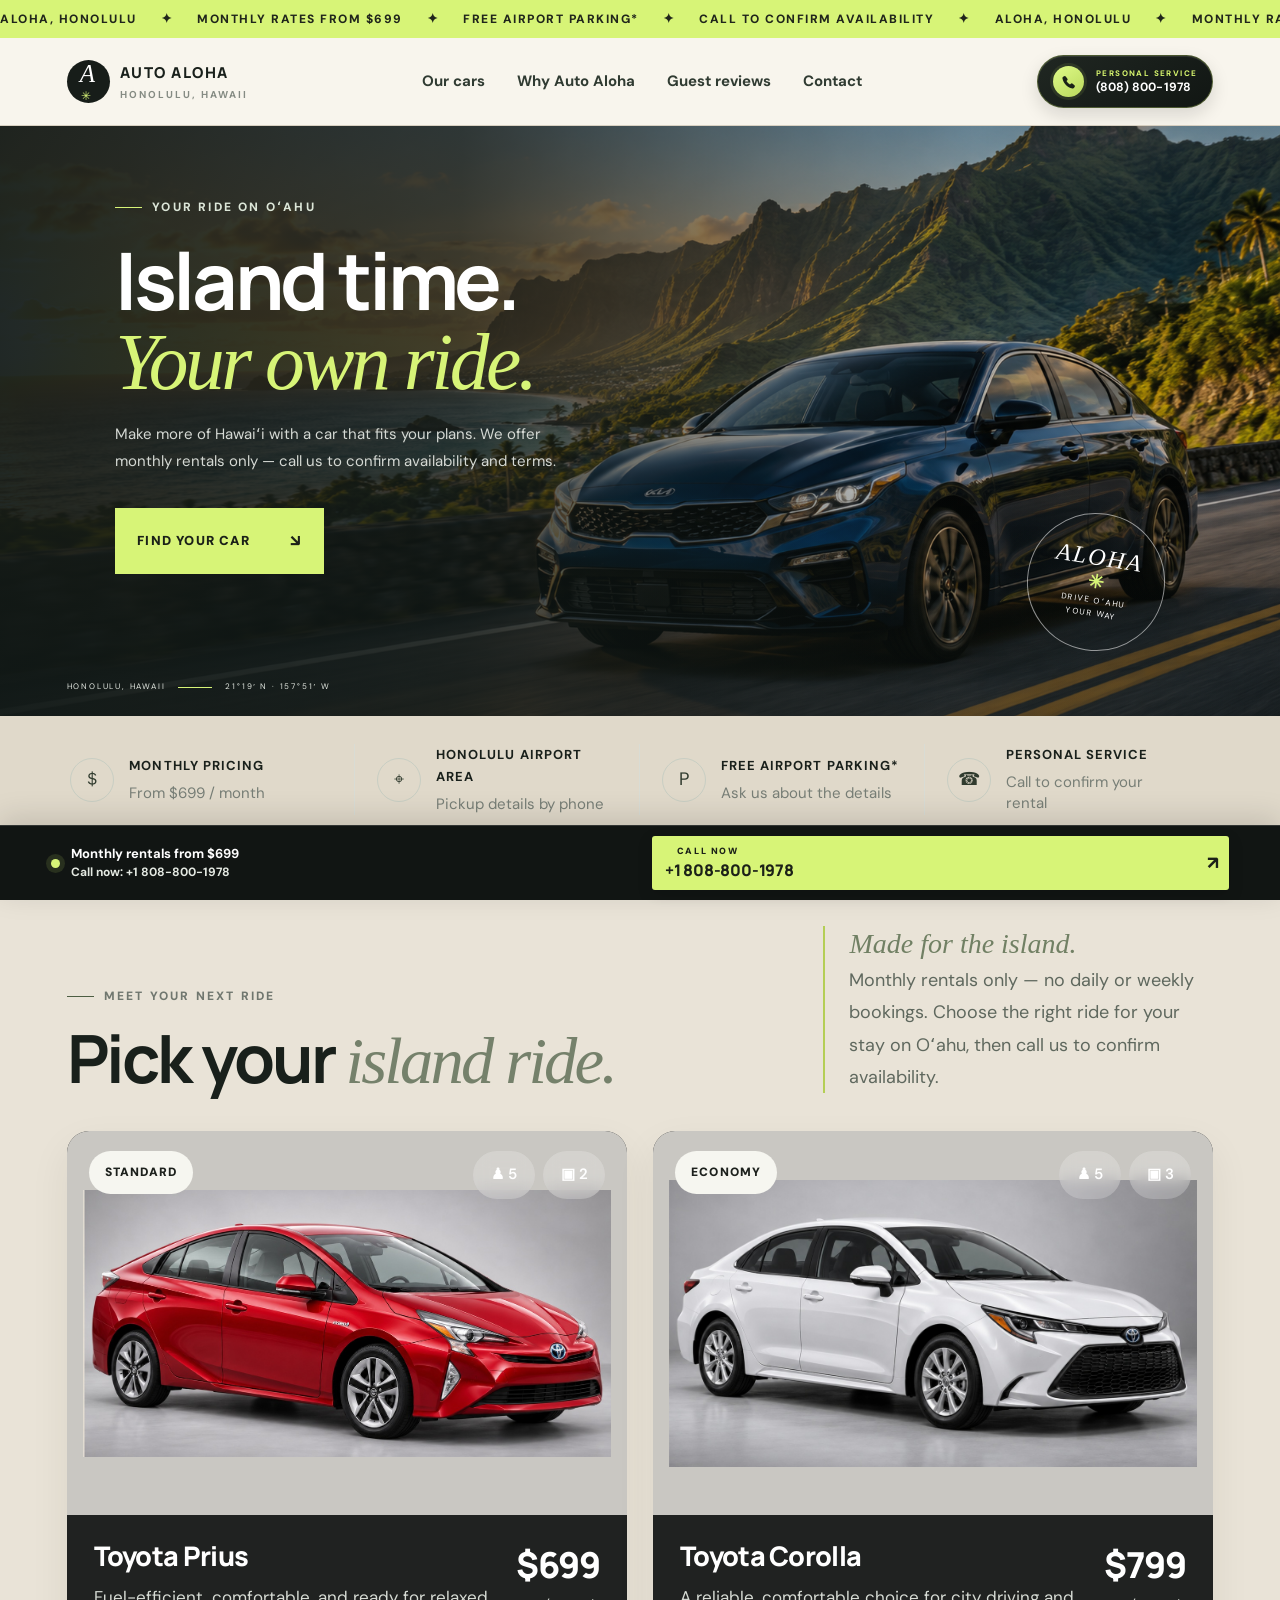
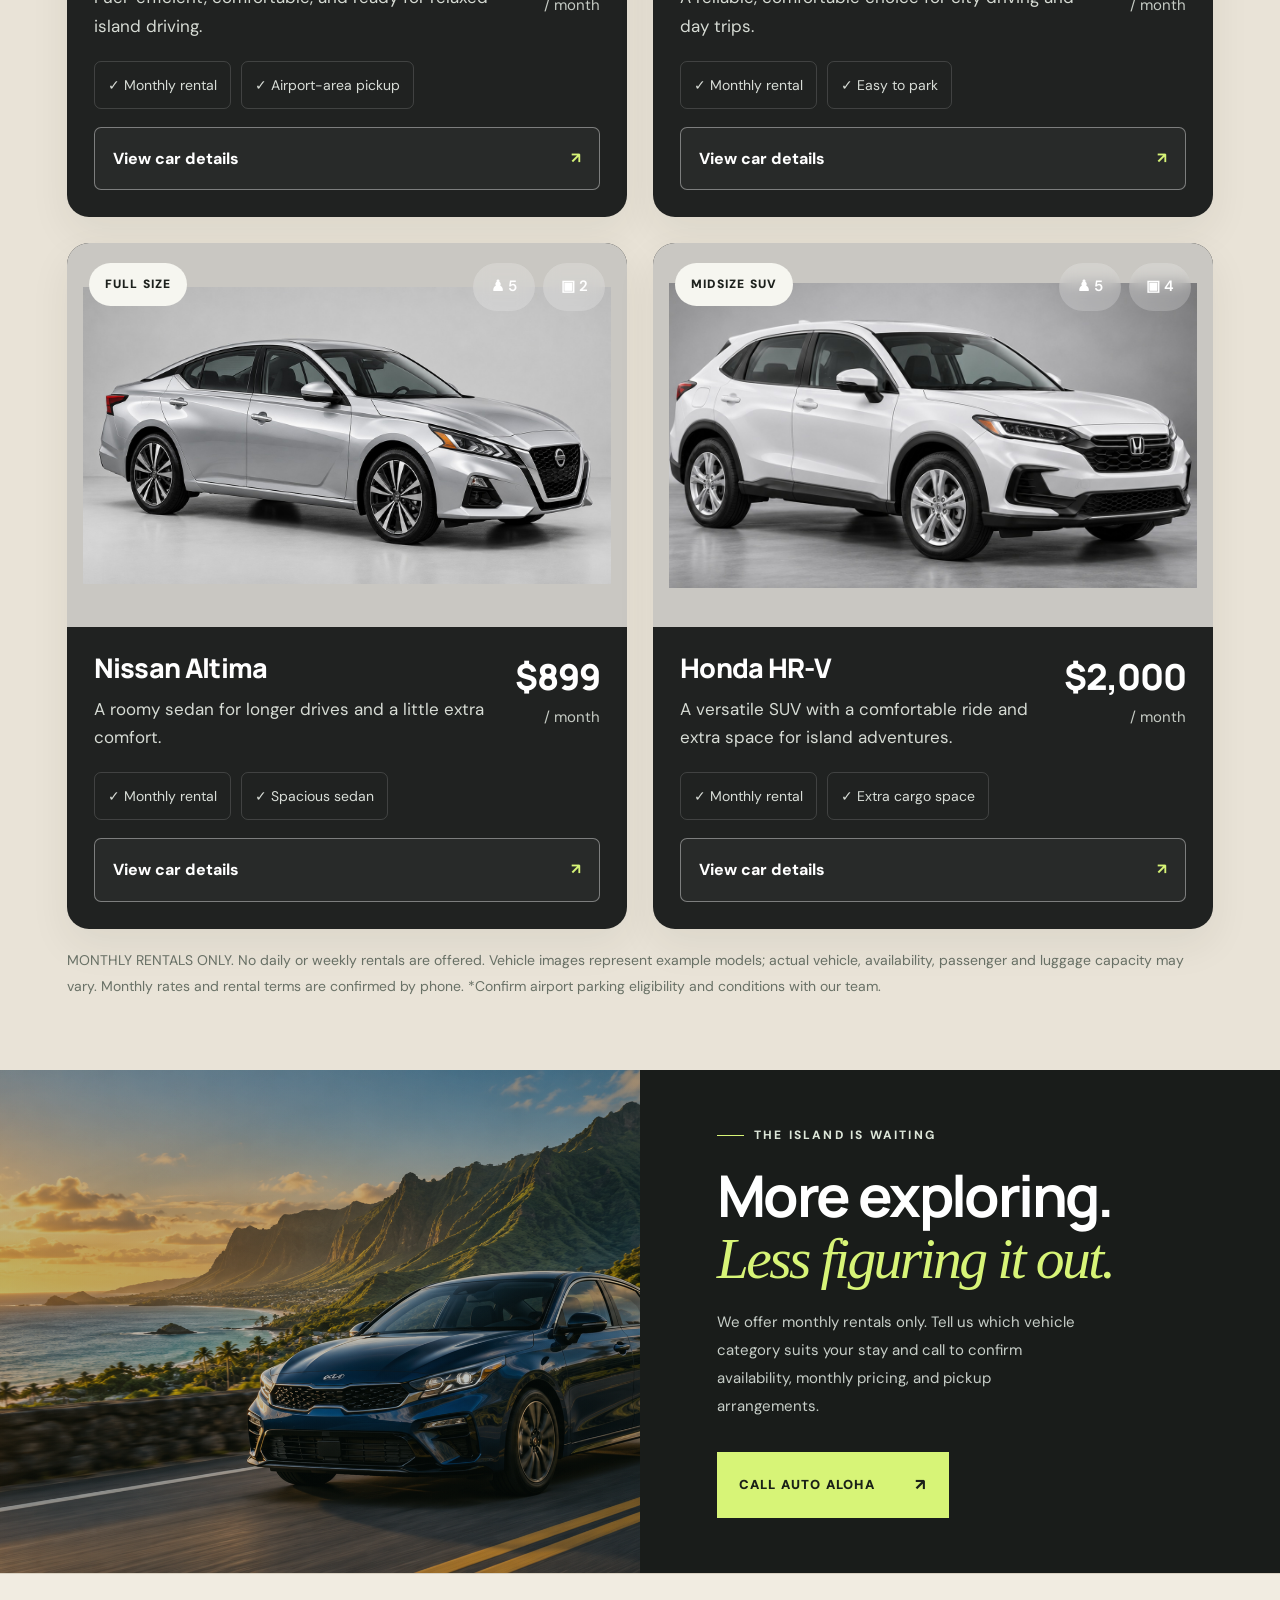
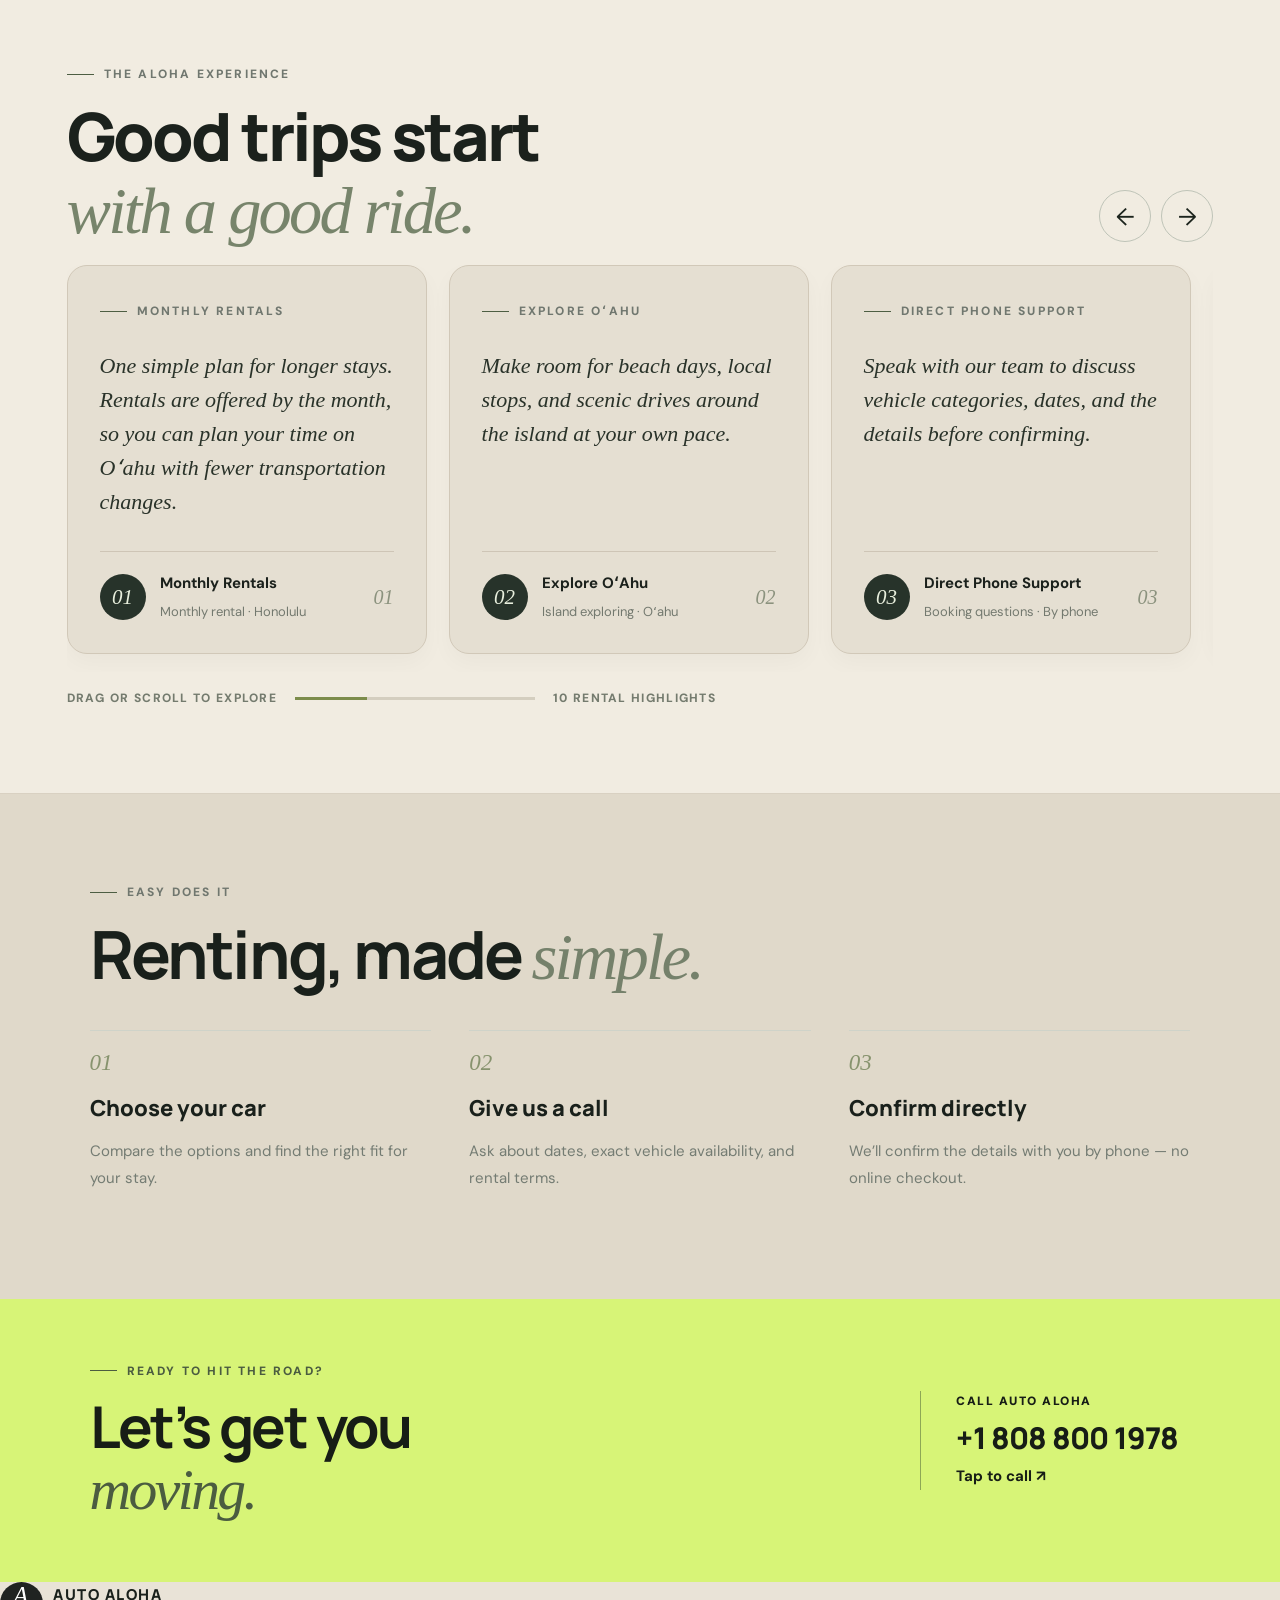
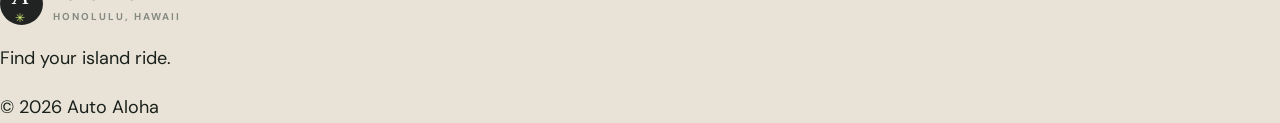
==== commit c53256d4: "Add files via upload" ====
--- a/index.html
+++ b/index.html
@@ -9,7 +9,7 @@
 </head>
 <body>
 <div class="deal-ribbon" aria-label="Auto Aloha offers"><div class="ribbon-track"><span>ALOHA, HONOLULU</span><b>✦</b><span>MONTHLY RATES FROM $699</span><b>✦</b><span>FREE AIRPORT PARKING*</span><b>✦</b><span>CALL TO CONFIRM AVAILABILITY</span><b>✦</b><span>ALOHA, HONOLULU</span><b>✦</b><span>MONTHLY RATES FROM $699</span><b>✦</b><span>FREE AIRPORT PARKING*</span><b>✦</b><span>CALL TO CONFIRM AVAILABILITY</span><b>✦</b></div></div>
-<header class="header"><a class="logo" href="#top"><span class="logo-symbol">A<span>✳</span></span><span>AUTO ALOHA<small>HONOLULU, HAWAII</small></span></a><nav id="nav"><a href="#cars">Our cars</a><a href="#why">Why Auto Aloha</a><a href="#reviews">Guest reviews</a><a href="#contact">Contact</a></nav><a class="head-call" href="tel:+18088001978">☎ <span>CALL US</span><strong>(808) 800-1978</strong></a><button class="menu" aria-label="Open menu">☰</button></header>
+<header class="header"><a class="logo" href="#top"><span class="logo-symbol">A<span>✳</span></span><span>AUTO ALOHA<small>HONOLULU, HAWAII</small></span></a><nav id="nav"><a href="#cars">Our cars</a><a href="#why">Why Auto Aloha</a><a href="#reviews">Guest reviews</a><a href="#contact">Contact</a></nav><a class="head-call" href="tel:+18088001978" aria-label="Call Auto Aloha at 808 800 1978"><span class="head-call-icon" aria-hidden="true"><svg viewBox="0 0 24 24" focusable="false"><path d="M7.1 3.8 9.6 7a1.7 1.7 0 0 1-.1 2.2l-1.3 1.3a14.3 14.3 0 0 0 5.3 5.3l1.3-1.3a1.7 1.7 0 0 1 2.2-.1l3.2 2.5a1.7 1.7 0 0 1 .4 2.2l-1 1.5a2.4 2.4 0 0 1-2.5 1c-7.5-1.5-13.4-7.4-14.9-14.9a2.4 2.4 0 0 1 1-2.5l1.5-1a1.7 1.7 0 0 1 2.4.6Z"/></svg></span><span class="head-call-copy"><span>PERSONAL SERVICE</span><strong>(808) 800-1978</strong></span></a><button class="menu" aria-label="Open menu">☰</button></header>
 <main id="top">
 <section class="hero"><img src="assets/hawaii-coast.png" alt="Scenic Hawaiian coastal road" class="hero-bg"><div class="hero-overlay"></div><div class="hero-copy"><div class="kicker"><span></span> YOUR RIDE ON OʻAHU</div><h1>Island time.<br><em>Your own ride.</em></h1><p>Make more of Hawaiʻi with a car that fits your plans. We offer monthly rentals only — call us to confirm availability and terms.</p><a class="primary" href="#cars">FIND YOUR CAR <span>↘</span></a></div><div class="hero-stamp"><span>ALOHA</span><b>✳</b><small>DRIVE OʻAHU<br>YOUR WAY</small></div><div class="hero-bottom"><span>HONOLULU, HAWAII</span><i></i><span>21°19′ N · 157°51′ W</span></div></section>
 <section class="benefits" id="why"><div class="benefit"><span class="benefit-icon">＄</span><div><b>MONTHLY PRICING</b><small>From $699 / month</small></div></div><div class="benefit"><span class="benefit-icon">⌖</span><div><b>HONOLULU AIRPORT AREA</b><small>Pickup details by phone</small></div></div><div class="benefit"><span class="benefit-icon">P</span><div><b>FREE AIRPORT PARKING*</b><small>Ask us about the details</small></div></div><div class="benefit"><span class="benefit-icon">☎</span><div><b>PERSONAL SERVICE</b><small>Call to confirm your rental</small></div></div></section>
--- a/style.css
+++ b/style.css
@@ -266,3 +266,53 @@
 .modal-kicker{display:block!important;position:relative;top:auto!important;margin:0 0 8px!important;padding-top:0!important;line-height:1.5!important;min-height:15px;visibility:visible!important;opacity:1!important;color:#7d8972!important;letter-spacing:1.6px!important;font-weight:800!important;flex-shrink:0}
 @media(max-width:850px){.modal-body{padding-top:30px!important}}
 @media(max-width:620px){.modal-body{padding-top:25px!important}}
+
+
+/* Mobile luxury polish: refined call icon, consistent vehicle framing, readable fixed call bar. */
+.head-call{display:flex!important;align-items:center!important;gap:12px!important;padding:10px 15px!important;border:1px solid rgba(213,243,109,.28)!important;border-radius:999px!important;background:linear-gradient(145deg,#202722,#111613)!important;box-shadow:0 7px 18px #1112,inset 0 1px #ffffff18!important;color:#f7f4ec!important;min-height:48px!important}
+.head-call-icon{width:31px!important;height:31px!important;display:grid!important;place-items:center!important;flex:0 0 31px!important;border-radius:50%!important;background:linear-gradient(145deg,#dffb88,#b9d85c)!important;box-shadow:0 0 0 3px #d5f36d18!important}
+.head-call-icon svg{width:16px!important;height:16px!important;fill:#1a2118!important;display:block!important}
+.head-call-copy{display:flex!important;flex-direction:column!important;gap:3px!important;line-height:1.1!important}
+.head-call-copy>span{font-size:8px!important;letter-spacing:1.4px!important;font-weight:800!important;color:#d5f36d!important}
+.head-call-copy strong{display:block!important;border:0!important;padding:0!important;font-size:12px!important;letter-spacing:.15px!important;color:#fff!important;white-space:nowrap!important}
+.car-visual{background:#c9c7c2!important;overflow:hidden!important}
+.car-card .car-img{object-fit:contain!important;object-position:center!important;padding:12px 16px!important;width:100%!important;height:100%!important;inset:0!important;transform:none!important;filter:none!important}
+.car-card:hover .car-img{transform:scale(1.02)!important}
+.modal-photo{background:#c9c7c2!important}
+.modal-photo::before,.modal-photo::after{display:none!important;content:none!important}
+.modal-photo img{object-fit:contain!important;object-position:center!important;width:100%!important;height:100%!important;padding:8px!important;filter:drop-shadow(0 12px 14px #0002)!important}
+.sticky-call{min-height:72px!important;padding:10px max(4%,env(safe-area-inset-left)) calc(10px + env(safe-area-inset-bottom)) max(4%,env(safe-area-inset-left))!important;gap:12px!important}
+.sticky-call>div{gap:11px!important;min-width:0!important;flex:1 1 48%!important}
+.sticky-call .live-dot{width:9px!important;height:9px!important;flex:0 0 9px!important}
+.sticky-call b{font-size:13px!important;line-height:1.25!important;letter-spacing:0!important;white-space:normal!important}
+.sticky-call small{font-size:12px!important;line-height:1.3!important;margin-top:3px!important;white-space:normal!important}
+.sticky-call>a.sticky-phone{display:flex!important;flex:0 1 49%!important;flex-direction:column!important;align-items:flex-start!important;justify-content:center!important;gap:4px!important;position:relative!important;min-width:0!important;width:auto!important;min-height:54px!important;padding:8px 28px 8px 13px!important;border-radius:3px!important;box-shadow:0 5px 16px #0002!important;letter-spacing:0!important;white-space:nowrap!important}
+.sticky-phone .sticky-label{font-size:9px!important;line-height:1.1!important;letter-spacing:1.6px!important;font-weight:900!important}
+.sticky-phone strong{font-size:clamp(12px,3.2vw,16px)!important;line-height:1.15!important;letter-spacing:-.2px!important;white-space:nowrap!important}
+.sticky-phone .sticky-arrow{position:absolute!important;right:10px!important;top:50%!important;transform:translateY(-50%)!important;margin:0!important;font-size:18px!important}
+@media(max-width:850px){.head-call{padding:8px 11px!important;gap:9px!important;min-height:44px!important}.head-call-icon{width:29px!important;height:29px!important;flex-basis:29px!important}.head-call-copy>span{font-size:7px!important}.head-call-copy strong{font-size:11px!important}.sticky-call{min-height:70px!important}.sticky-call b{font-size:12px!important}.sticky-call small{font-size:11px!important}.sticky-call>a.sticky-phone{min-height:52px!important}}
+@media(max-width:620px){
+ .header{gap:7px!important;padding:0 4%!important}
+ .logo{gap:7px!important;font-size:11px!important;letter-spacing:1.1px!important}
+ .logo-symbol{width:35px!important;height:35px!important;flex:0 0 35px!important}
+ .logo small{font-size:7px!important;letter-spacing:1.4px!important}
+ .head-call{margin:0 3px 0 auto!important;padding:6px 9px!important;gap:7px!important;min-height:40px!important;border-radius:999px!important}
+ .head-call-icon{width:27px!important;height:27px!important;flex-basis:27px!important}
+ .head-call-icon svg{width:14px!important;height:14px!important}
+ .head-call-copy>span{font-size:6px!important;letter-spacing:1px!important}
+ .head-call-copy strong{font-size:10px!important}
+ .menu{font-size:22px!important;flex:0 0 auto!important;color:#263128!important}
+ .car-visual{height:clamp(260px,72vw,340px)!important}
+ .car-card .car-img{padding:8px 10px!important}
+ .modal-photo{height:250px!important;min-height:250px!important}
+ .modal-photo img{padding:4px!important;object-fit:contain!important}
+ .sticky-call{min-height:76px!important;padding:9px 3% calc(9px + env(safe-area-inset-bottom))!important;gap:8px!important}
+ .sticky-call>div{flex:1 1 46%!important;gap:8px!important}
+ .sticky-call b{font-size:clamp(11px,3.1vw,13px)!important;line-height:1.25!important}
+ .sticky-call small{font-size:clamp(10px,2.8vw,12px)!important;line-height:1.25!important}
+ .sticky-call>a.sticky-phone{flex:0 1 51%!important;min-height:54px!important;padding:8px 25px 8px 10px!important}
+ .sticky-phone .sticky-label{font-size:8px!important;letter-spacing:1.3px!important}
+ .sticky-phone strong{font-size:clamp(11px,3.1vw,14px)!important;letter-spacing:-.3px!important}
+ .sticky-phone .sticky-arrow{right:8px!important;font-size:16px!important}
+}
+@media(max-width:370px){.logo{font-size:10px!important}.logo-symbol{width:32px!important;height:32px!important;flex-basis:32px!important}.head-call-copy{display:none!important}.head-call{padding:6px!important}.sticky-call b{font-size:10px!important}.sticky-call small{font-size:9px!important}.sticky-call>a.sticky-phone{flex-basis:52%!important}.sticky-phone strong{font-size:10.5px!important}}
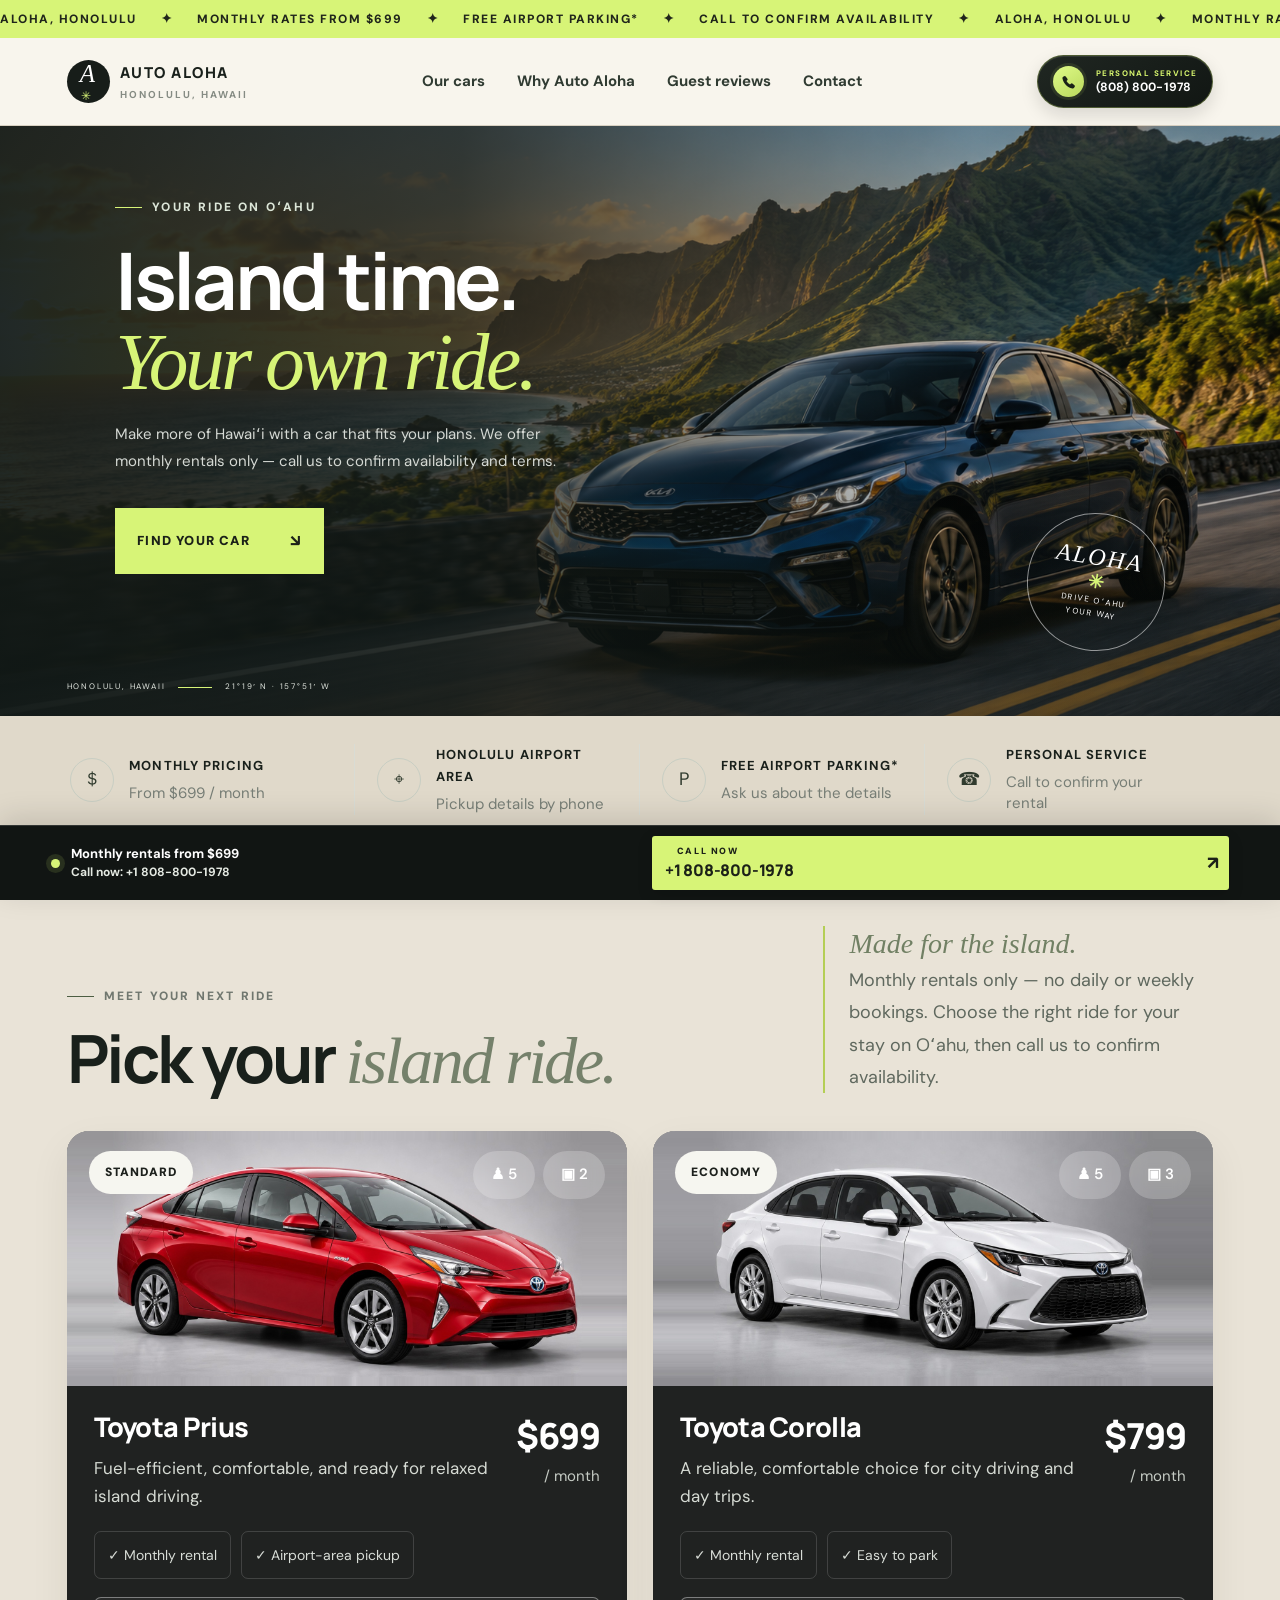
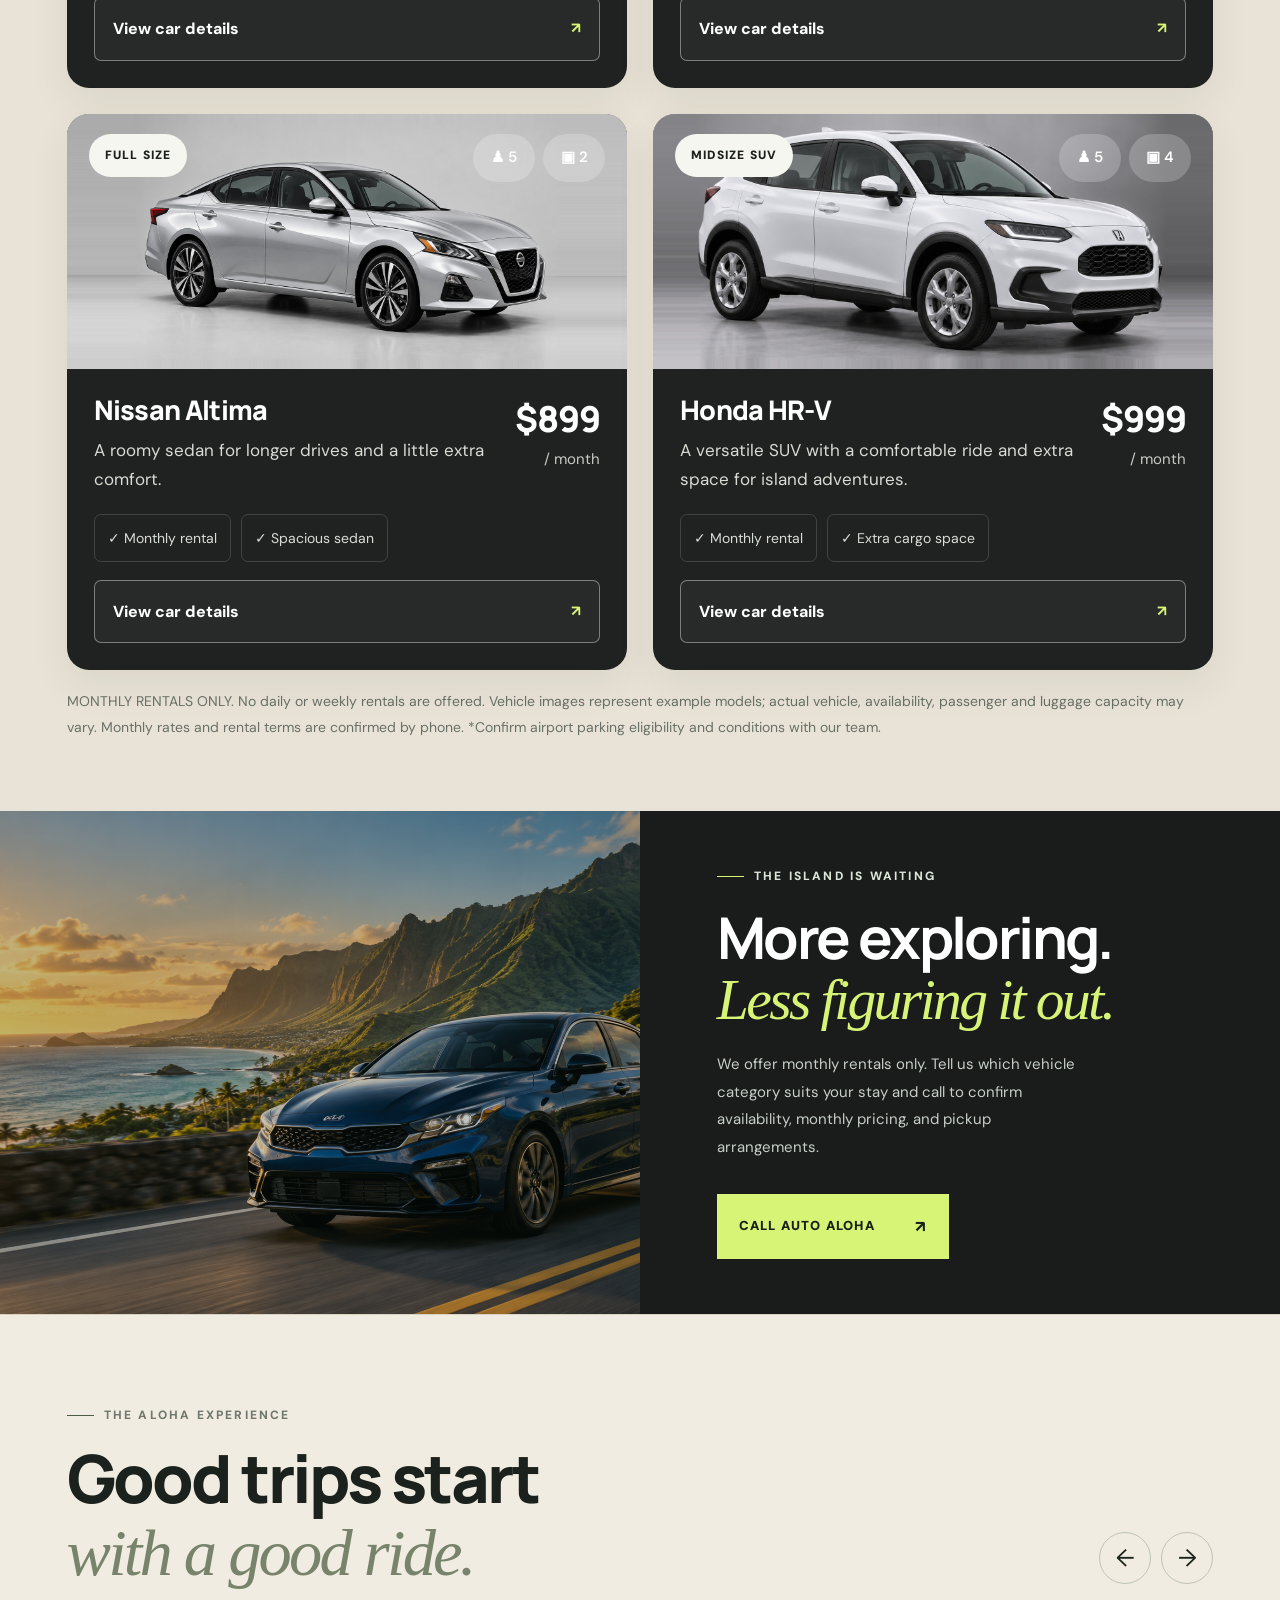
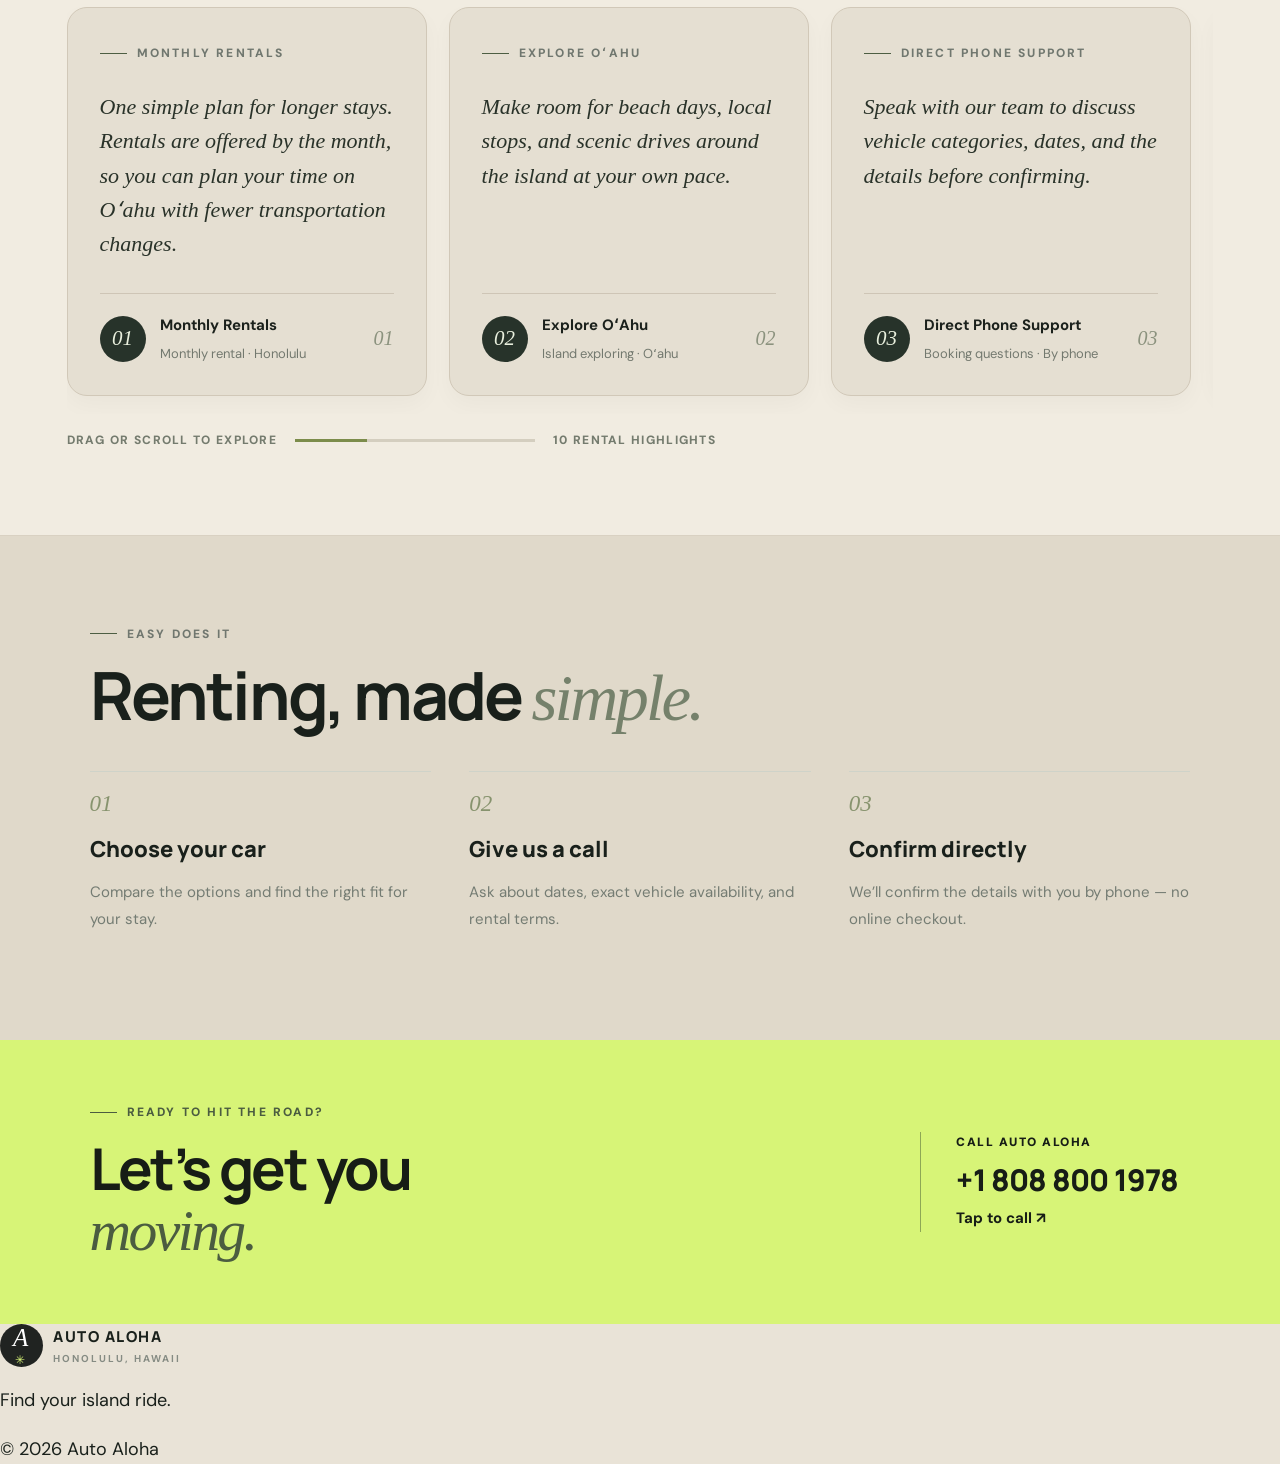
==== commit 6d4e7c53: "Add files via upload" ====
--- a/index.html
+++ b/index.html
@@ -15,10 +15,10 @@
 <section class="benefits" id="why"><div class="benefit"><span class="benefit-icon">＄</span><div><b>MONTHLY PRICING</b><small>From $699 / month</small></div></div><div class="benefit"><span class="benefit-icon">⌖</span><div><b>HONOLULU AIRPORT AREA</b><small>Pickup details by phone</small></div></div><div class="benefit"><span class="benefit-icon">P</span><div><b>FREE AIRPORT PARKING*</b><small>Ask us about the details</small></div></div><div class="benefit"><span class="benefit-icon">☎</span><div><b>PERSONAL SERVICE</b><small>Call to confirm your rental</small></div></div></section>
 <section class="fleet" id="cars"><div class="fleet-head"><div><div class="kicker dark"><span></span> MEET YOUR NEXT RIDE</div><h2>Pick your <em>island ride.</em></h2></div><p class="fleet-intro"><span>Made for the island.</span><br>Monthly rentals only — no daily or weekly bookings. Choose the right ride for your stay on Oʻahu, then call us to confirm availability.</p></div>
 <div class="cars-grid">
-<article class="car-card" tabindex="0" role="button" aria-label="View Toyota Prius details" data-car="prius"><div class="car-visual"><div class="visual-pattern"></div><img src="assets/toyota-prius.jpg" alt="Toyota Prius in a neutral gray studio setting" class="car-img"><span class="category">STANDARD</span><span class="capacity"><b>♟ 5</b><b>▣ 2</b></span><span class="card-view">VIEW DETAILS ↗</span></div><div class="car-info"><div class="model-line"><div><h3>Toyota Prius</h3><p>Fuel-efficient, comfortable, and ready for relaxed island driving.</p></div><div class="price"><strong>$699</strong><small>/ month</small></div></div><div class="features"><span>✓ Monthly rental</span><span>✓ Airport-area pickup</span></div><button class="details-btn" type="button">View car details <span>↗</span></button></div></article>
-<article class="car-card" tabindex="0" role="button" aria-label="View Toyota Corolla details" data-car="corolla"><div class="car-visual"><div class="visual-pattern"></div><img src="assets/toyota-corolla.jpg" alt="White Toyota Corolla in a neutral gray studio setting" class="car-img"><span class="category">ECONOMY</span><span class="capacity"><b>♟ 5</b><b>▣ 3</b></span><span class="card-view">VIEW DETAILS ↗</span></div><div class="car-info"><div class="model-line"><div><h3>Toyota Corolla</h3><p>A reliable, comfortable choice for city driving and day trips.</p></div><div class="price"><strong>$799</strong><small>/ month</small></div></div><div class="features"><span>✓ Monthly rental</span><span>✓ Easy to park</span></div><button class="details-btn" type="button">View car details <span>↗</span></button></div></article>
-<article class="car-card" tabindex="0" role="button" aria-label="View Nissan Altima details" data-car="altima"><div class="car-visual"><div class="visual-pattern"></div><img src="assets/nissan-altima.jpg" alt="Silver Nissan Altima sedan" class="car-img"><span class="category">FULL SIZE</span><span class="capacity"><b>♟ 5</b><b>▣ 2</b></span><span class="card-view">VIEW DETAILS ↗</span></div><div class="car-info"><div class="model-line"><div><h3>Nissan Altima</h3><p>A roomy sedan for longer drives and a little extra comfort.</p></div><div class="price"><strong>$899</strong><small>/ month</small></div></div><div class="features"><span>✓ Monthly rental</span><span>✓ Spacious sedan</span></div><button class="details-btn" type="button">View car details <span>↗</span></button></div></article>
-<article class="car-card" tabindex="0" role="button" aria-label="View Honda HR-V details" data-car="hrv"><div class="car-visual"><div class="visual-pattern"></div><img src="assets/honda-hrv.jpg" alt="White Honda HR-V SUV in a neutral gray studio setting" class="car-img"><span class="category">MIDSIZE SUV</span><span class="capacity"><b>♟ 5</b><b>▣ 4</b></span><span class="card-view">VIEW DETAILS ↗</span></div><div class="car-info"><div class="model-line"><div><h3>Honda HR-V</h3><p>A versatile SUV with a comfortable ride and extra space for island adventures.</p></div><div class="price"><strong>$2,000</strong><small>/ month</small></div></div><div class="features"><span>✓ Monthly rental</span><span>✓ Extra cargo space</span></div><button class="details-btn" type="button">View car details <span>↗</span></button></div></article>
+<article class="car-card" tabindex="0" role="button" aria-label="View Toyota Prius details" data-car="prius"><div class="car-visual"><div class="visual-pattern"></div><img src="assets/toyota-prius-card.jpg" alt="Toyota Prius in a neutral gray studio setting" class="car-img"><span class="category">STANDARD</span><span class="capacity"><b>♟ 5</b><b>▣ 2</b></span><span class="card-view">VIEW DETAILS ↗</span></div><div class="car-info"><div class="model-line"><div><h3>Toyota Prius</h3><p>Fuel-efficient, comfortable, and ready for relaxed island driving.</p></div><div class="price"><strong>$699</strong><small>/ month</small></div></div><div class="features"><span>✓ Monthly rental</span><span>✓ Airport-area pickup</span></div><button class="details-btn" type="button">View car details <span>↗</span></button></div></article>
+<article class="car-card" tabindex="0" role="button" aria-label="View Toyota Corolla details" data-car="corolla"><div class="car-visual"><div class="visual-pattern"></div><img src="assets/toyota-corolla-card.jpg" alt="White Toyota Corolla in a neutral gray studio setting" class="car-img"><span class="category">ECONOMY</span><span class="capacity"><b>♟ 5</b><b>▣ 3</b></span><span class="card-view">VIEW DETAILS ↗</span></div><div class="car-info"><div class="model-line"><div><h3>Toyota Corolla</h3><p>A reliable, comfortable choice for city driving and day trips.</p></div><div class="price"><strong>$799</strong><small>/ month</small></div></div><div class="features"><span>✓ Monthly rental</span><span>✓ Easy to park</span></div><button class="details-btn" type="button">View car details <span>↗</span></button></div></article>
+<article class="car-card" tabindex="0" role="button" aria-label="View Nissan Altima details" data-car="altima"><div class="car-visual"><div class="visual-pattern"></div><img src="assets/nissan-altima-card.jpg" alt="Silver Nissan Altima sedan" class="car-img"><span class="category">FULL SIZE</span><span class="capacity"><b>♟ 5</b><b>▣ 2</b></span><span class="card-view">VIEW DETAILS ↗</span></div><div class="car-info"><div class="model-line"><div><h3>Nissan Altima</h3><p>A roomy sedan for longer drives and a little extra comfort.</p></div><div class="price"><strong>$899</strong><small>/ month</small></div></div><div class="features"><span>✓ Monthly rental</span><span>✓ Spacious sedan</span></div><button class="details-btn" type="button">View car details <span>↗</span></button></div></article>
+<article class="car-card" tabindex="0" role="button" aria-label="View Honda HR-V details" data-car="hrv"><div class="car-visual"><div class="visual-pattern"></div><img src="assets/honda-hrv-card.jpg" alt="White Honda HR-V SUV in a neutral gray studio setting" class="car-img"><span class="category">MIDSIZE SUV</span><span class="capacity"><b>♟ 5</b><b>▣ 4</b></span><span class="card-view">VIEW DETAILS ↗</span></div><div class="car-info"><div class="model-line"><div><h3>Honda HR-V</h3><p>A versatile SUV with a comfortable ride and extra space for island adventures.</p></div><div class="price"><strong>$999</strong><small>/ month</small></div></div><div class="features"><span>✓ Monthly rental</span><span>✓ Extra cargo space</span></div><button class="details-btn" type="button">View car details <span>↗</span></button></div></article>
 </div><p class="fineprint">MONTHLY RENTALS ONLY. No daily or weekly rentals are offered. Vehicle images represent example models; actual vehicle, availability, passenger and luggage capacity may vary. Monthly rates and rental terms are confirmed by phone. *Confirm airport parking eligibility and conditions with our team.</p></section>
 <section class="banner"><div class="banner-photo"></div><div class="banner-copy"><div class="kicker"><span></span> THE ISLAND IS WAITING</div><h2>More exploring.<br><em>Less figuring it out.</em></h2><p>We offer monthly rentals only. Tell us which vehicle category suits your stay and call to confirm availability, monthly pricing, and pickup arrangements.</p><a href="tel:+18088001978" class="primary">CALL AUTO ALOHA <span>↗</span></a></div></section>
 <section class="reviews" id="reviews" aria-label="Monthly rental benefits">
--- a/style.css
+++ b/style.css
@@ -316,3 +316,166 @@
  .sticky-phone .sticky-arrow{right:8px!important;font-size:16px!important}
 }
 @media(max-width:370px){.logo{font-size:10px!important}.logo-symbol{width:32px!important;height:32px!important;flex-basis:32px!important}.head-call-copy{display:none!important}.head-call{padding:6px!important}.sticky-call b{font-size:10px!important}.sticky-call small{font-size:9px!important}.sticky-call>a.sticky-phone{flex-basis:52%!important}.sticky-phone strong{font-size:10.5px!important}}
+
+/* Final pass: consistent edge-to-edge card framing without an image-within-image effect. */
+.car-visual{overflow:hidden!important;background:#c9c7c2!important;border-radius:inherit}
+.car-visual .car-img{display:block!important;width:100%!important;height:100%!important;object-fit:contain!important;object-position:center center!important;padding:0!important;border:0!important;border-radius:0!important;background:transparent!important;box-shadow:none!important}
+.modal-photo{overflow:hidden!important;background:#c9c7c2!important;min-height:320px}
+.modal-photo::before,.modal-photo::after{display:none!important;content:none!important}
+.modal-photo img{display:block!important;width:100%!important;height:100%!important;object-fit:contain!important;object-position:center!important;padding:0!important;border:0!important;border-radius:0!important;background:transparent!important;box-shadow:none!important}
+.modal-body{padding-top:34px!important}
+.modal-kicker{visibility:visible!important;opacity:1!important;display:block!important;margin-top:0!important;padding-top:0!important;line-height:1.6!important}
+@media(max-width:620px){.modal-photo{height:clamp(230px,68vw,330px)!important;min-height:0!important}.modal-body{padding:25px 22px 28px!important}.modal-kicker{font-size:10px!important;letter-spacing:1.2px!important}.car-visual .car-img{object-fit:contain!important;padding:0!important}.sticky-call{min-height:78px!important;padding:9px 3% calc(9px + env(safe-area-inset-bottom))!important}.sticky-call b{font-size:clamp(11px,3.2vw,14px)!important}.sticky-call small{font-size:clamp(10px,2.9vw,12px)!important}.sticky-phone strong{font-size:clamp(11px,3.2vw,14px)!important}}
+
+/* Final vehicle-photo pass: preserve the complete vehicle and avoid nested image frames */
+.car-visual{background:#d4d0c8!important;overflow:hidden!important}
+.car-card .car-img{object-fit:contain!important;object-position:center center!important;inset:0!important;width:100%!important;height:100%!important;padding:8px 10px!important;transform:none!important;filter:none!important}
+.car-card:hover .car-img{transform:scale(1.015)!important}
+.modal-photo{background:#d4d0c8!important;overflow:hidden!important;display:flex!important;align-items:center!important;justify-content:center!important;padding:0!important}
+.modal-photo img{object-fit:contain!important;object-position:center center!important;width:100%!important;height:100%!important;max-height:100%!important;padding:0!important;filter:none!important}
+.modal-photo .category{z-index:2}
+@media(max-width:850px){.modal-photo{height:clamp(220px,42vw,330px)!important;min-height:220px!important}.modal-photo img{width:100%!important;height:100%!important;object-fit:contain!important;padding:0!important}}
+@media(max-width:620px){.car-card .car-visual{height:clamp(220px,62vw,300px)!important}.car-card .car-img{padding:4px 6px!important}.modal-photo{height:230px!important;min-height:230px!important}.modal-photo img{height:100%!important;object-fit:contain!important;padding:0!important}}
+
+/* FINAL FIX — remove the visible inner photo rectangle from every vehicle card */
+.car-visual{position:relative!important;overflow:hidden!important;background:#c9c7c2!important;}
+.car-visual .visual-pattern{display:none!important;}
+.car-visual .car-img{display:block!important;position:absolute!important;inset:0!important;width:100%!important;height:100%!important;max-width:none!important;max-height:none!important;object-fit:cover!important;object-position:center 58%!important;padding:0!important;margin:0!important;border:0!important;border-radius:0!important;background:transparent!important;box-shadow:none!important;filter:none!important;transform:none!important;}
+.car-card:hover .car-visual .car-img{transform:scale(1.025)!important;}
+@media(max-width:620px){.car-visual{height:clamp(280px,72vw,370px)!important}.car-visual .car-img{object-fit:cover!important;object-position:center 58%!important;padding:0!important}}
+
+
+/* FINAL OVERRIDE — keep every full vehicle visible in listing cards. */
+.car-visual{
+  position:relative!important;
+  height:clamp(260px, 32vw, 390px)!important;
+  min-height:260px!important;
+  overflow:hidden!important;
+  background:#c9c7c2!important;
+  border-radius:inherit!important;
+}
+.car-visual .visual-pattern{display:none!important}
+.car-visual .car-img{
+  position:absolute!important;inset:0!important;display:block!important;
+  width:100%!important;height:100%!important;max-width:100%!important;max-height:100%!important;
+  object-fit:contain!important;object-position:center center!important;
+  padding:8px!important;margin:0!important;border:0!important;border-radius:0!important;
+  background:transparent!important;box-shadow:none!important;filter:none!important;
+  transform:none!important;
+}
+.car-card:hover .car-visual .car-img{transform:none!important}
+.modal-photo{
+  position:relative!important;display:flex!important;align-items:center!important;justify-content:center!important;
+  overflow:hidden!important;min-height:0!important;height:100%!important;padding:0!important;
+  background:#c9c7c2!important;
+}
+.modal-photo::before,.modal-photo::after{display:none!important;content:none!important}
+.modal-photo #modalImage{
+  display:block!important;position:absolute!important;inset:0!important;
+  width:100%!important;height:100%!important;max-width:100%!important;max-height:100%!important;
+  object-fit:cover!important;object-position:center center!important;
+  padding:0!important;margin:0!important;border:0!important;border-radius:0!important;
+  background:transparent!important;box-shadow:none!important;filter:none!important;
+}
+@media(max-width:850px){
+  .car-visual{height:clamp(260px,55vw,350px)!important;min-height:260px!important}
+  .modal-photo{height:clamp(250px,58vw,360px)!important;min-height:250px!important}
+}
+@media(max-width:620px){
+  .car-visual{height:clamp(260px,72vw,340px)!important;min-height:260px!important}
+  .car-visual .car-img{padding:4px!important}
+  .modal-box{display:block!important;overflow:auto!important}
+  .modal-photo{height:clamp(240px,68vw,320px)!important;min-height:240px!important}
+  .modal-photo #modalImage{object-fit:cover!important;object-position:center center!important}
+}
+
+
+/* Definitive vehicle framing: show the complete landscape photo, never crop the car or use square modal composites. */
+.car-visual{
+  background:#b8b7ba!important;
+  overflow:hidden!important;
+}
+.car-visual .car-img{
+  position:absolute!important; inset:0!important;
+  width:100%!important; height:100%!important;
+  object-fit:contain!important; object-position:center center!important;
+  padding:0!important; margin:0!important;
+  border:0!important; border-radius:0!important;
+  background:transparent!important; box-shadow:none!important; filter:none!important;
+  transform:none!important;
+}
+.car-card:hover .car-visual .car-img{transform:none!important}
+.modal-photo{
+  position:relative!important; display:flex!important; align-items:center!important; justify-content:center!important;
+  overflow:hidden!important; background:#b8b7ba!important; padding:0!important;
+}
+.modal-photo::before,.modal-photo::after{display:none!important;content:none!important}
+.modal-photo #modalImage{
+  position:relative!important; inset:auto!important; display:block!important;
+  width:100%!important; height:100%!important; max-width:100%!important; max-height:100%!important;
+  object-fit:contain!important; object-position:center center!important;
+  padding:0!important; margin:0!important; border:0!important; border-radius:0!important;
+  background:transparent!important; box-shadow:none!important; filter:none!important;
+}
+@media(max-width:850px){
+ .car-visual{height:clamp(260px,55vw,350px)!important;min-height:260px!important}
+ .modal-photo{height:clamp(250px,58vw,360px)!important;min-height:250px!important}
+}
+@media(max-width:620px){
+ .car-visual{height:clamp(260px,72vw,340px)!important;min-height:260px!important}
+ .car-visual .car-img{padding:0!important;object-fit:contain!important}
+ .modal-photo{height:clamp(240px,68vw,320px)!important;min-height:240px!important}
+ .modal-photo #modalImage{object-fit:contain!important}
+}
+
+/* AUTO ALOHA FINAL PHOTO ART DIRECTION
+   The actual image files now contain the extended gray studio backdrop. Fill the whole visual area with those files. */
+.car-visual{
+  height:auto!important;
+  aspect-ratio:2.2 / 1!important;
+  min-height:0!important;
+  background:#b7b6b9!important;
+  overflow:hidden!important;
+  border-radius:19px 19px 0 0!important;
+}
+.car-visual .visual-pattern{display:none!important}
+.car-visual .car-img{
+  position:absolute!important;inset:0!important;display:block!important;
+  width:100%!important;height:100%!important;max-width:none!important;max-height:none!important;
+  object-fit:cover!important;object-position:center center!important;
+  padding:0!important;margin:0!important;border:0!important;border-radius:0!important;
+  background:transparent!important;box-shadow:none!important;filter:none!important;transform:none!important;
+}
+.car-card:hover .car-visual .car-img{transform:none!important}
+.modal-box{
+  width:min(1080px,94vw)!important;
+  height:min(680px,90vh)!important;
+  max-height:90vh!important;
+  grid-template-columns:1fr 1fr!important;
+  overflow:hidden!important;
+}
+.modal-photo{
+  position:relative!important;display:flex!important;align-items:center!important;justify-content:center!important;
+  height:100%!important;min-height:0!important;padding:0!important;overflow:hidden!important;
+  background:#b7b6b9!important;border-radius:0!important;
+}
+.modal-photo::before,.modal-photo::after{display:none!important;content:none!important}
+.modal-photo #modalImage{
+  position:relative!important;inset:auto!important;display:block!important;
+  width:100%!important;height:100%!important;max-width:100%!important;max-height:100%!important;
+  object-fit:contain!important;object-position:center center!important;
+  padding:0!important;margin:0!important;border:0!important;border-radius:0!important;
+  background:transparent!important;box-shadow:none!important;filter:none!important;transform:none!important;
+}
+@media(max-width:850px){
+  .car-visual{aspect-ratio:2.05 / 1!important}
+  .modal-box{width:min(700px,94vw)!important;height:min(88vh,760px)!important;grid-template-columns:1fr 1fr!important}
+}
+@media(max-width:620px){
+  .car-visual{aspect-ratio:1.95 / 1!important;height:auto!important;min-height:0!important}
+  .car-card .car-img{object-fit:cover!important;padding:0!important}
+  .modal-box{display:block!important;width:94vw!important;height:90dvh!important;max-height:90dvh!important;overflow:auto!important}
+  .modal-photo{width:100%!important;height:auto!important;min-height:0!important;aspect-ratio:4 / 5!important}
+  .modal-photo #modalImage{width:100%!important;height:100%!important;object-fit:contain!important}
+  .modal-body{padding:24px 22px 28px!important;overflow:visible!important}
+}
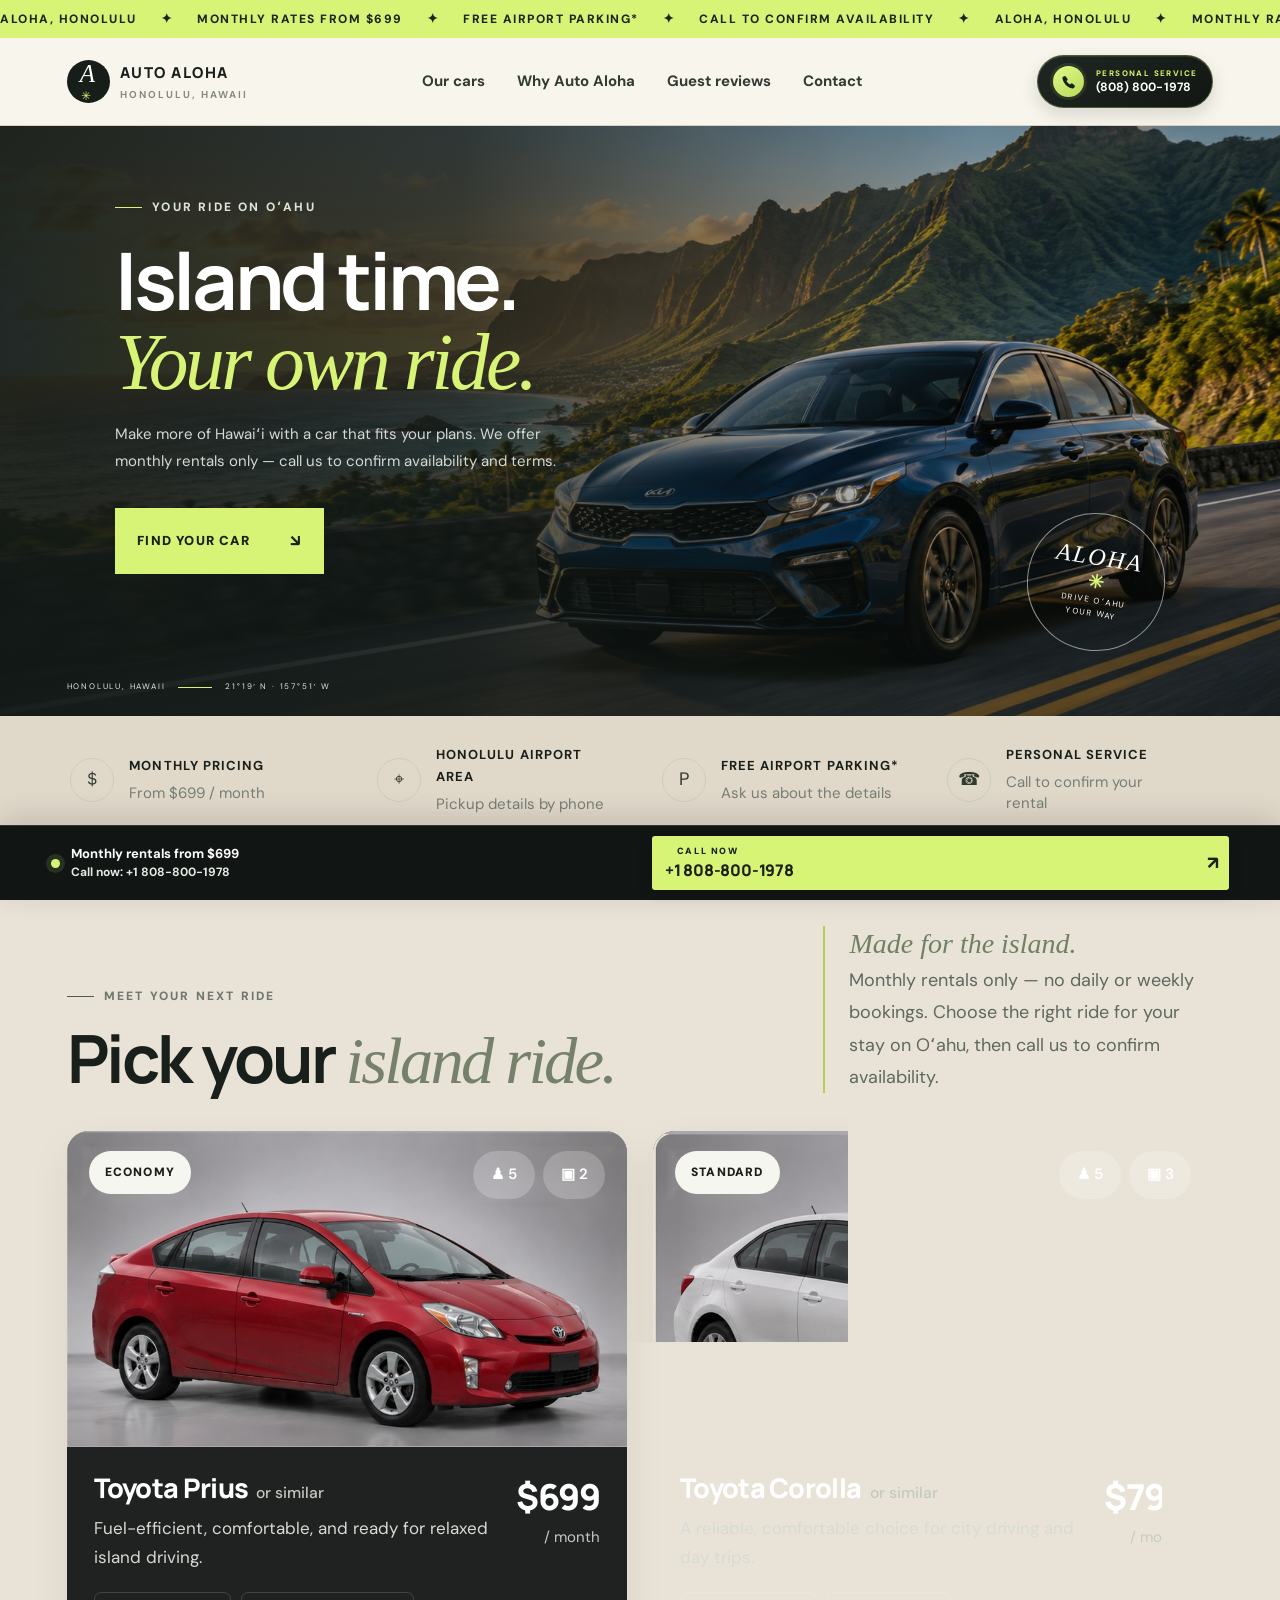
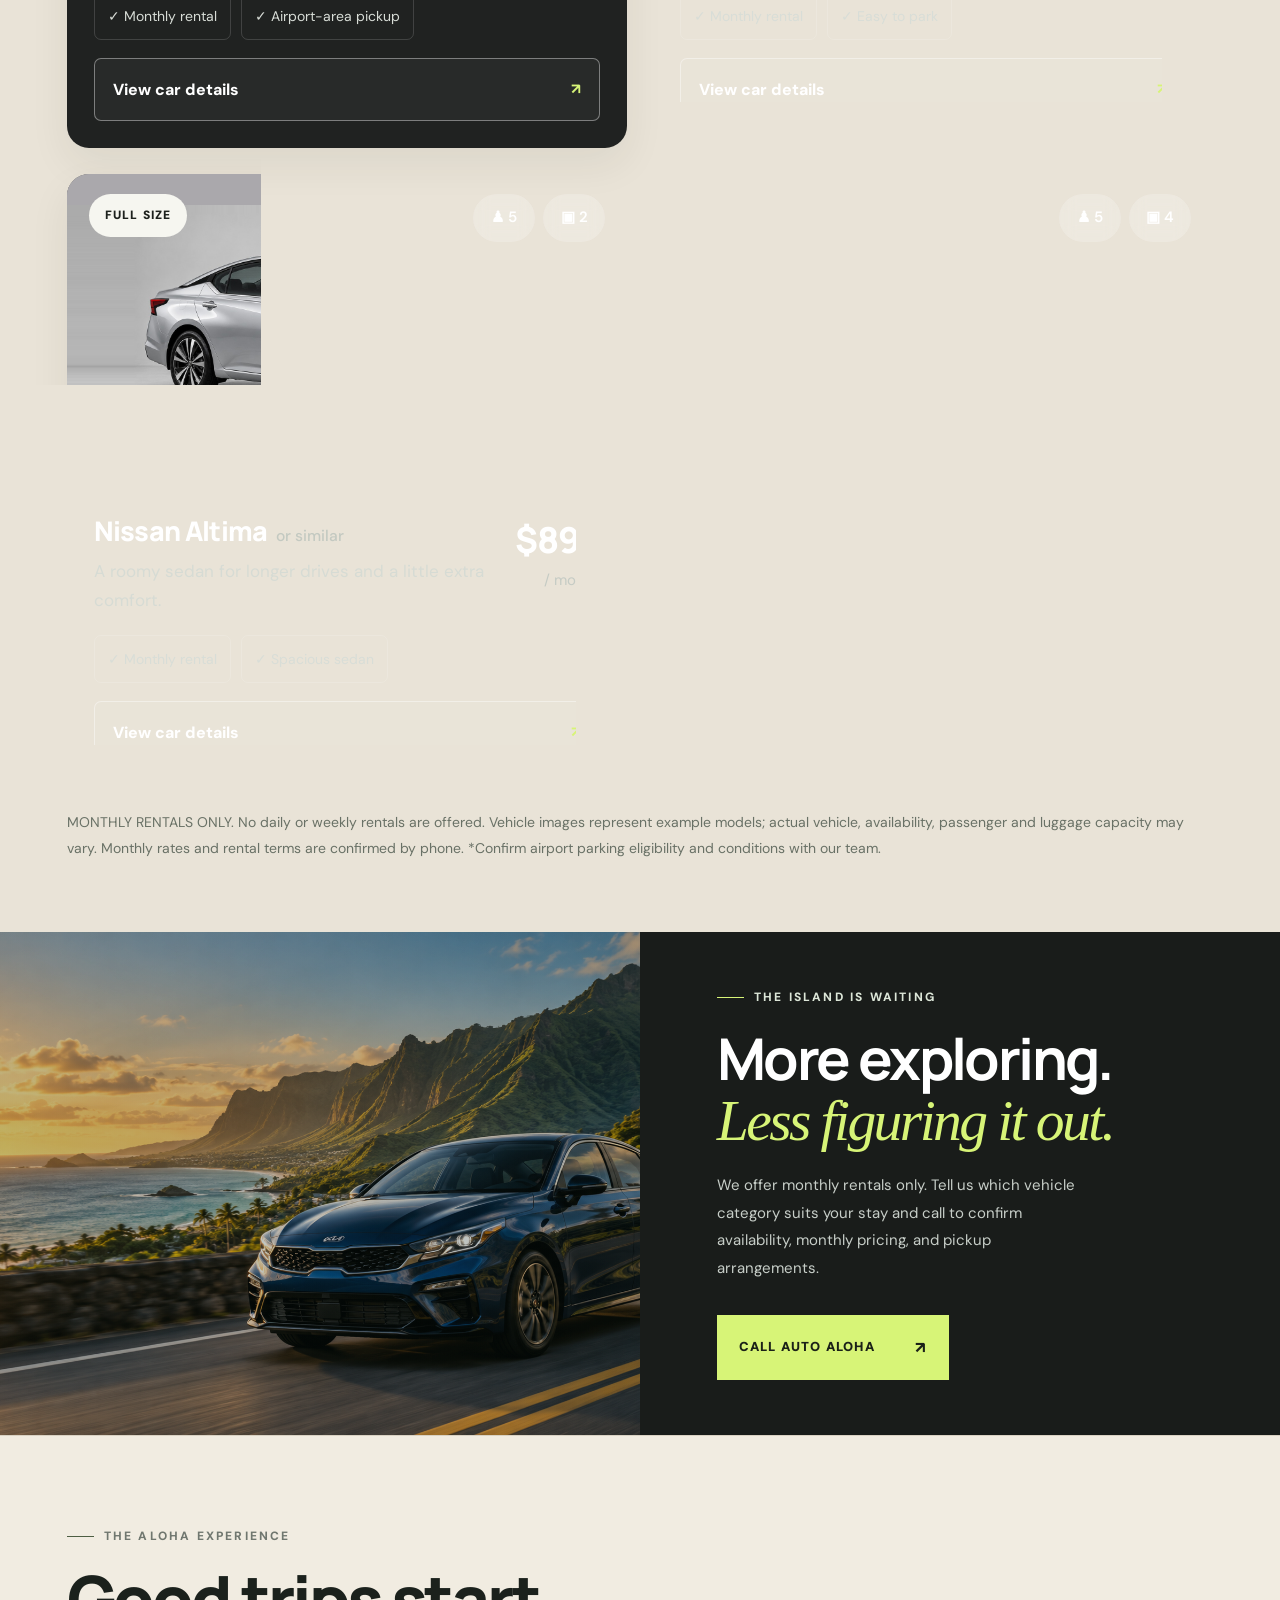
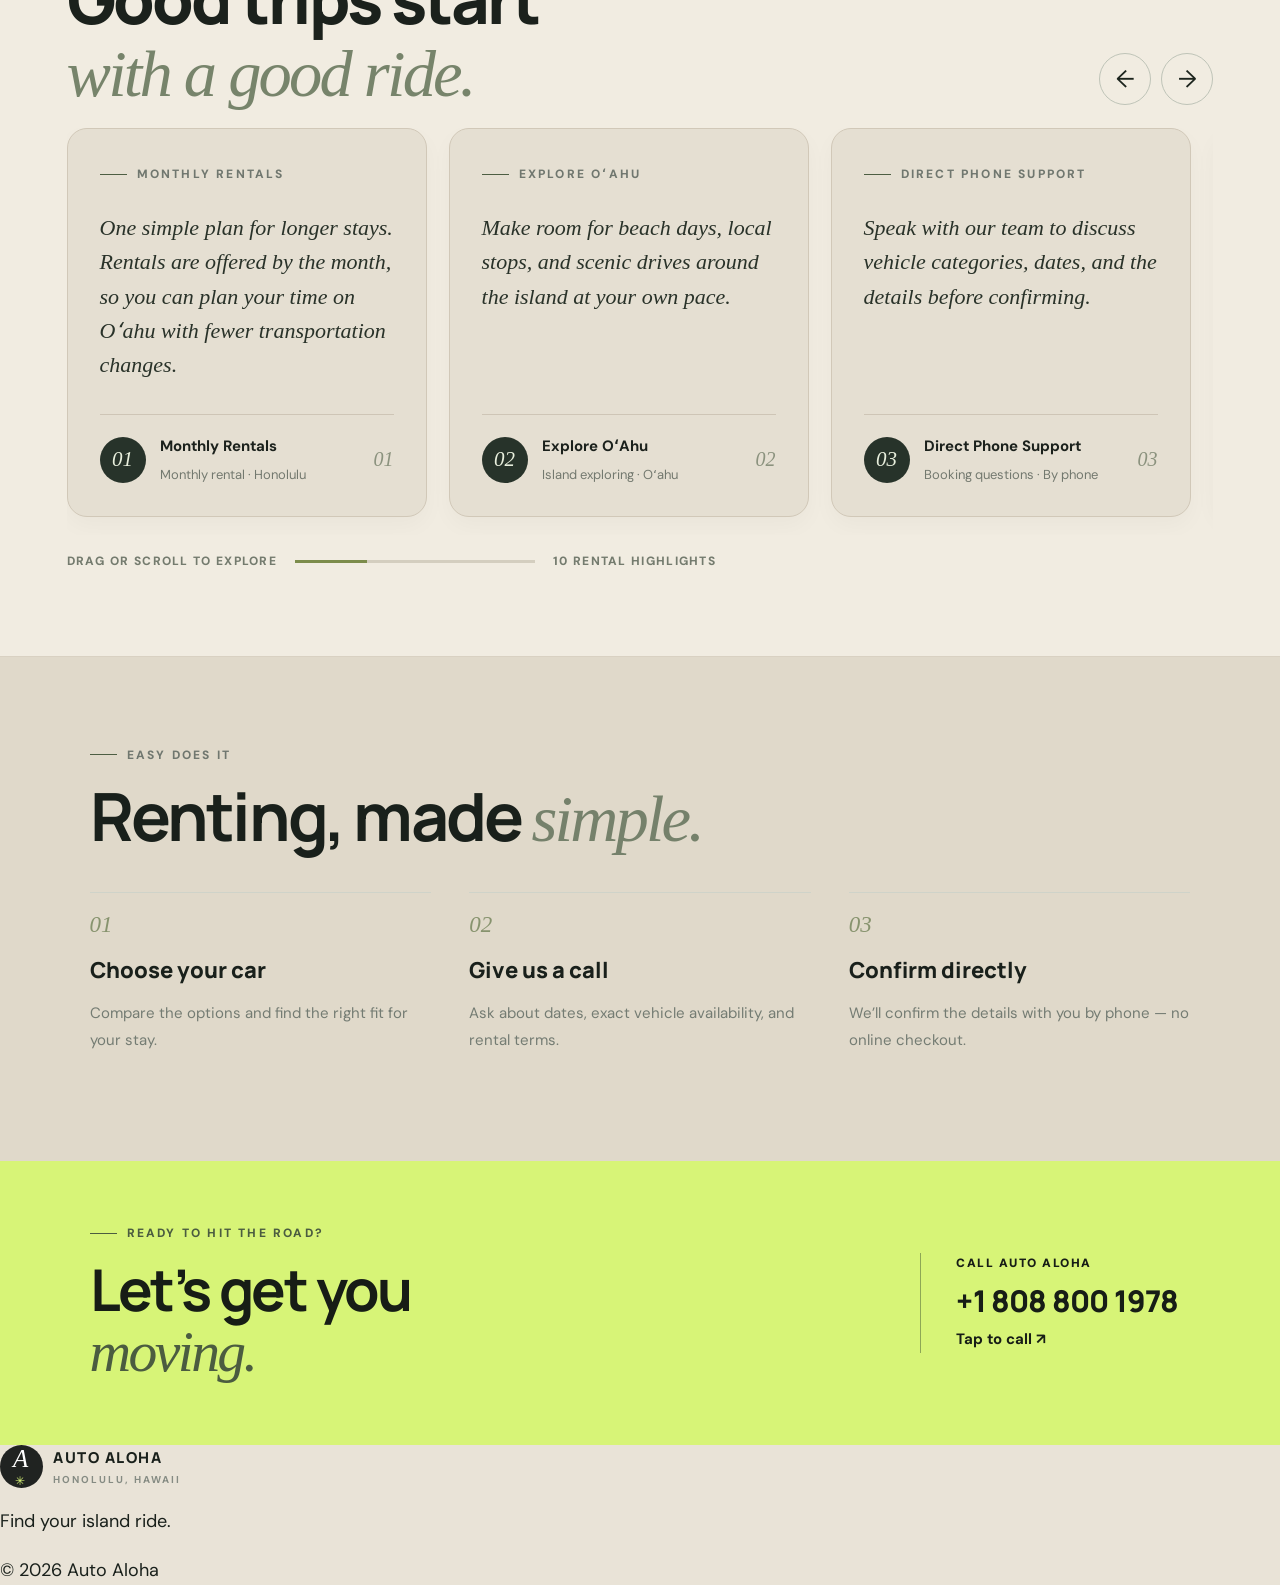
==== commit a15f8043: "Add files via upload" ====
--- a/index.html
+++ b/index.html
@@ -15,10 +15,10 @@
 <section class="benefits" id="why"><div class="benefit"><span class="benefit-icon">＄</span><div><b>MONTHLY PRICING</b><small>From $699 / month</small></div></div><div class="benefit"><span class="benefit-icon">⌖</span><div><b>HONOLULU AIRPORT AREA</b><small>Pickup details by phone</small></div></div><div class="benefit"><span class="benefit-icon">P</span><div><b>FREE AIRPORT PARKING*</b><small>Ask us about the details</small></div></div><div class="benefit"><span class="benefit-icon">☎</span><div><b>PERSONAL SERVICE</b><small>Call to confirm your rental</small></div></div></section>
 <section class="fleet" id="cars"><div class="fleet-head"><div><div class="kicker dark"><span></span> MEET YOUR NEXT RIDE</div><h2>Pick your <em>island ride.</em></h2></div><p class="fleet-intro"><span>Made for the island.</span><br>Monthly rentals only — no daily or weekly bookings. Choose the right ride for your stay on Oʻahu, then call us to confirm availability.</p></div>
 <div class="cars-grid">
-<article class="car-card" tabindex="0" role="button" aria-label="View Toyota Prius details" data-car="prius"><div class="car-visual"><div class="visual-pattern"></div><img src="assets/toyota-prius-card.jpg" alt="Toyota Prius in a neutral gray studio setting" class="car-img"><span class="category">STANDARD</span><span class="capacity"><b>♟ 5</b><b>▣ 2</b></span><span class="card-view">VIEW DETAILS ↗</span></div><div class="car-info"><div class="model-line"><div><h3>Toyota Prius</h3><p>Fuel-efficient, comfortable, and ready for relaxed island driving.</p></div><div class="price"><strong>$699</strong><small>/ month</small></div></div><div class="features"><span>✓ Monthly rental</span><span>✓ Airport-area pickup</span></div><button class="details-btn" type="button">View car details <span>↗</span></button></div></article>
-<article class="car-card" tabindex="0" role="button" aria-label="View Toyota Corolla details" data-car="corolla"><div class="car-visual"><div class="visual-pattern"></div><img src="assets/toyota-corolla-card.jpg" alt="White Toyota Corolla in a neutral gray studio setting" class="car-img"><span class="category">ECONOMY</span><span class="capacity"><b>♟ 5</b><b>▣ 3</b></span><span class="card-view">VIEW DETAILS ↗</span></div><div class="car-info"><div class="model-line"><div><h3>Toyota Corolla</h3><p>A reliable, comfortable choice for city driving and day trips.</p></div><div class="price"><strong>$799</strong><small>/ month</small></div></div><div class="features"><span>✓ Monthly rental</span><span>✓ Easy to park</span></div><button class="details-btn" type="button">View car details <span>↗</span></button></div></article>
-<article class="car-card" tabindex="0" role="button" aria-label="View Nissan Altima details" data-car="altima"><div class="car-visual"><div class="visual-pattern"></div><img src="assets/nissan-altima-card.jpg" alt="Silver Nissan Altima sedan" class="car-img"><span class="category">FULL SIZE</span><span class="capacity"><b>♟ 5</b><b>▣ 2</b></span><span class="card-view">VIEW DETAILS ↗</span></div><div class="car-info"><div class="model-line"><div><h3>Nissan Altima</h3><p>A roomy sedan for longer drives and a little extra comfort.</p></div><div class="price"><strong>$899</strong><small>/ month</small></div></div><div class="features"><span>✓ Monthly rental</span><span>✓ Spacious sedan</span></div><button class="details-btn" type="button">View car details <span>↗</span></button></div></article>
-<article class="car-card" tabindex="0" role="button" aria-label="View Honda HR-V details" data-car="hrv"><div class="car-visual"><div class="visual-pattern"></div><img src="assets/honda-hrv-card.jpg" alt="White Honda HR-V SUV in a neutral gray studio setting" class="car-img"><span class="category">MIDSIZE SUV</span><span class="capacity"><b>♟ 5</b><b>▣ 4</b></span><span class="card-view">VIEW DETAILS ↗</span></div><div class="car-info"><div class="model-line"><div><h3>Honda HR-V</h3><p>A versatile SUV with a comfortable ride and extra space for island adventures.</p></div><div class="price"><strong>$999</strong><small>/ month</small></div></div><div class="features"><span>✓ Monthly rental</span><span>✓ Extra cargo space</span></div><button class="details-btn" type="button">View car details <span>↗</span></button></div></article>
+<article class="car-card" tabindex="0" role="button" aria-label="View Toyota Prius or similar details" data-car="prius"><div class="car-visual"><div class="visual-pattern"></div><img src="assets/toyota-prius-current.jpg" alt="Older generation Toyota Prius or similar" class="car-img"><span class="category">ECONOMY</span><span class="capacity"><b>♟ 5</b><b>▣ 2</b></span><span class="card-view">VIEW DETAILS ↗</span></div><div class="car-info"><div class="model-line"><div><h3>Toyota Prius <small>or similar</small></h3><p>Fuel-efficient, comfortable, and ready for relaxed island driving.</p></div><div class="price"><strong>$699</strong><small>/ month</small></div></div><div class="features"><span>✓ Monthly rental</span><span>✓ Airport-area pickup</span></div><button class="details-btn" type="button">View car details <span>↗</span></button></div></article>
+<article class="car-card" tabindex="0" role="button" aria-label="View Toyota Corolla or similar details" data-car="corolla"><div class="car-visual"><div class="visual-pattern"></div><img src="assets/toyota-corolla-current.jpg" alt="Older generation Toyota Corolla or similar" class="car-img"><span class="category">STANDARD</span><span class="capacity"><b>♟ 5</b><b>▣ 3</b></span><span class="card-view">VIEW DETAILS ↗</span></div><div class="car-info"><div class="model-line"><div><h3>Toyota Corolla <small>or similar</small></h3><p>A reliable, comfortable choice for city driving and day trips.</p></div><div class="price"><strong>$799</strong><small>/ month</small></div></div><div class="features"><span>✓ Monthly rental</span><span>✓ Easy to park</span></div><button class="details-btn" type="button">View car details <span>↗</span></button></div></article>
+<article class="car-card" tabindex="0" role="button" aria-label="View Nissan Altima or similar details" data-car="altima"><div class="car-visual"><div class="visual-pattern"></div><img src="assets/nissan-altima-card.jpg" alt="Silver Nissan Altima sedan" class="car-img"><span class="category">FULL SIZE</span><span class="capacity"><b>♟ 5</b><b>▣ 2</b></span><span class="card-view">VIEW DETAILS ↗</span></div><div class="car-info"><div class="model-line"><div><h3>Nissan Altima <small>or similar</small></h3><p>A roomy sedan for longer drives and a little extra comfort.</p></div><div class="price"><strong>$899</strong><small>/ month</small></div></div><div class="features"><span>✓ Monthly rental</span><span>✓ Spacious sedan</span></div><button class="details-btn" type="button">View car details <span>↗</span></button></div></article>
+<article class="car-card" tabindex="0" role="button" aria-label="View Honda HR-V or similar details" data-car="hrv"><div class="car-visual"><div class="visual-pattern"></div><img src="assets/honda-hrv-card.jpg" alt="White Honda HR-V SUV in a neutral gray studio setting" class="car-img"><span class="category">MIDSIZE SUV</span><span class="capacity"><b>♟ 5</b><b>▣ 4</b></span><span class="card-view">VIEW DETAILS ↗</span></div><div class="car-info"><div class="model-line"><div><h3>Honda HR-V <small>or similar</small></h3><p>A versatile SUV with a comfortable ride and extra space for island adventures.</p></div><div class="price"><strong>$999</strong><small>/ month</small></div></div><div class="features"><span>✓ Monthly rental</span><span>✓ Extra cargo space</span></div><button class="details-btn" type="button">View car details <span>↗</span></button></div></article>
 </div><p class="fineprint">MONTHLY RENTALS ONLY. No daily or weekly rentals are offered. Vehicle images represent example models; actual vehicle, availability, passenger and luggage capacity may vary. Monthly rates and rental terms are confirmed by phone. *Confirm airport parking eligibility and conditions with our team.</p></section>
 <section class="banner"><div class="banner-photo"></div><div class="banner-copy"><div class="kicker"><span></span> THE ISLAND IS WAITING</div><h2>More exploring.<br><em>Less figuring it out.</em></h2><p>We offer monthly rentals only. Tell us which vehicle category suits your stay and call to confirm availability, monthly pricing, and pickup arrangements.</p><a href="tel:+18088001978" class="primary">CALL AUTO ALOHA <span>↗</span></a></div></section>
 <section class="reviews" id="reviews" aria-label="Monthly rental benefits">
--- a/style.css
+++ b/style.css
@@ -479,3 +479,394 @@
   .modal-photo #modalImage{width:100%!important;height:100%!important;object-fit:contain!important}
   .modal-body{padding:24px 22px 28px!important;overflow:visible!important}
 }
+
+/* MOBILE RESPONSIVE FIX — final override for narrow screens */
+@media (max-width: 620px) {
+  html, body { width:100%; max-width:100%; overflow-x:hidden; }
+  .header { padding: 0 18px!important; gap:10px!important; }
+  .header nav { display:none!important; }
+  .head-call { max-width:48vw!important; }
+  .hero { height: min(620px, 88svh)!important; min-height:520px!important; }
+  .hero-copy { left:6%!important; right:6%!important; top:9%!important; max-width:none!important; }
+  .hero h1 { letter-spacing:-2px!important; }
+  .benefits { grid-template-columns:repeat(2,minmax(0,1fr))!important; }
+  .benefit { border-right:0!important; padding:6px 2px!important; }
+  .fleet { padding:46px 18px 110px!important; }
+  .fleet-head { display:block!important; margin-bottom:22px!important; }
+  .fleet-head>p { margin-top:14px!important; max-width:none!important; }
+  .cars-grid { grid-template-columns:minmax(0,1fr)!important; gap:22px!important; }
+  .car-card { width:100%!important; min-width:0!important; border-radius:24px!important; }
+  .car-visual {
+    height:auto!important; min-height:0!important; aspect-ratio: 1.8 / 1!important;
+    background:#a5a3a7!important; border-radius:24px 24px 0 0!important;
+    overflow:hidden!important; position:relative!important;
+  }
+  .car-visual .car-img {
+    position:absolute!important; inset:0!important; display:block!important;
+    width:100%!important; height:100%!important; max-width:100%!important; max-height:100%!important;
+    object-fit:contain!important; object-position:center center!important;
+    padding:0!important; margin:0!important; border:0!important; border-radius:0!important;
+    background:transparent!important; box-shadow:none!important; filter:none!important; transform:none!important;
+  }
+  .category { left:14px!important; top:14px!important; padding:10px 14px!important; font-size:10px!important; }
+  .capacity { right:12px!important; top:12px!important; gap:5px!important; }
+  .capacity b { min-width:45px!important; padding:9px 10px!important; font-size:12px!important; }
+  .car-info { padding:20px!important; }
+  .model-line { align-items:flex-start!important; gap:12px!important; }
+  .model-line h3 { font-size:22px!important; line-height:1.2!important; }
+  .model-line p { font-size:14px!important; line-height:1.6!important; }
+  .price strong { font-size:25px!important; }
+  .price small { font-size:11px!important; }
+  .features { gap:7px!important; }
+  .features span { font-size:11px!important; padding:8px 10px!important; }
+  .details-btn { min-height:52px!important; font-size:14px!important; }
+  .sticky-call {
+    left:0!important; right:0!important; bottom:0!important; width:100%!important;
+    display:flex!important; align-items:center!important; justify-content:space-between!important;
+    gap:10px!important; min-height:0!important; padding:10px 12px calc(10px + env(safe-area-inset-bottom))!important;
+    box-sizing:border-box!important;
+  }
+  .sticky-call>div { min-width:0!important; flex:1 1 48%!important; }
+  .sticky-call b { display:block!important; font-size:11px!important; line-height:1.25!important; }
+  .sticky-call small { display:block!important; font-size:10px!important; line-height:1.3!important; }
+  .sticky-call>a.sticky-phone { flex:1 1 52%!important; width:auto!important; min-width:0!important; max-width:52%!important; min-height:48px!important; padding:7px 25px 7px 10px!important; }
+  .sticky-phone .sticky-label { font-size:7px!important; }
+  .sticky-phone strong { font-size:clamp(10px,3.1vw,13px)!important; white-space:nowrap!important; }
+  .banner { grid-template-columns:1fr!important; }
+  .banner-photo { min-height:260px!important; }
+  .banner-copy { padding:38px 24px!important; }
+  .steps { grid-template-columns:1fr!important; gap:22px!important; }
+  .contact { align-items:flex-start!important; flex-direction:column!important; padding:38px 24px!important; }
+  .contact-phone { min-width:0!important; padding-left:18px!important; }
+  .footer { flex-wrap:wrap!important; padding:24px 20px 120px!important; gap:16px!important; }
+  /* On phone, stack the modal vertically and keep the whole car visible against one continuous studio-gray field. */
+  .modal { padding:0!important; align-items:flex-start!important; }
+  .modal-box {
+    display:flex!important; flex-direction:column!important; width:100%!important; height:100svh!important;
+    max-height:100svh!important; min-height:0!important; margin:0!important; border-radius:0!important;
+    overflow-y:auto!important; overflow-x:hidden!important; grid-template-columns:none!important;
+  }
+  .modal-photo {
+    flex:0 0 auto!important; width:100%!important; height:auto!important; min-height:0!important;
+    aspect-ratio: 4 / 3!important; background:#a5a3a7!important; overflow:hidden!important;
+    display:flex!important; align-items:center!important; justify-content:center!important;
+    border-radius:0!important; padding:0!important;
+  }
+  .modal-photo #modalImage {
+    display:block!important; position:relative!important; width:100%!important; height:100%!important;
+    max-width:100%!important; max-height:100%!important; object-fit:contain!important;
+    object-position:center center!important; padding:0!important; margin:0!important;
+    border:0!important; border-radius:0!important; background:transparent!important;
+    box-shadow:none!important; filter:none!important;
+  }
+  .modal-body { flex:1 0 auto!important; padding:26px 22px calc(32px + env(safe-area-inset-bottom))!important; overflow:visible!important; }
+  .close-modal { position:fixed!important; top:calc(12px + env(safe-area-inset-top))!important; right:12px!important; z-index:100!important; }
+}
+
+
+/* FINAL VEHICLE IMAGE FIX — override legacy conflicting rules */
+.car-card .car-visual {
+  height: auto !important;
+  aspect-ratio: 16 / 9 !important;
+  min-height: 0 !important;
+  background: #aaa8ad !important;
+  overflow: hidden !important;
+  position: relative !important;
+}
+.car-card .visual-pattern { display: none !important; }
+.car-card .car-visual .car-img {
+  position: absolute !important; inset: 0 !important;
+  display: block !important; width: 100% !important; height: 100% !important;
+  max-width: 100% !important; max-height: 100% !important;
+  object-fit: contain !important; object-position: center center !important;
+  padding: 0 !important; margin: 0 !important;
+  border: 0 !important; border-radius: 0 !important;
+  background: #aaa8ad !important; box-shadow: none !important;
+  filter: none !important; transform: none !important;
+}
+.car-card:hover .car-visual .car-img { transform: none !important; }
+.modal-photo {
+  position: relative !important; background: #aaa8ad !important;
+  overflow: hidden !important; display: flex !important;
+  align-items: center !important; justify-content: center !important;
+}
+.modal-photo::before { display: none !important; content: none !important; }
+.modal-photo #modalImage {
+  display: block !important; position: relative !important;
+  width: 100% !important; height: 100% !important;
+  max-width: 100% !important; max-height: 100% !important;
+  object-fit: contain !important; object-position: center center !important;
+  padding: 0 !important; margin: 0 !important;
+  border: 0 !important; border-radius: 0 !important;
+  background: #aaa8ad !important; box-shadow: none !important; filter: none !important;
+}
+@media (max-width: 620px) {
+  .car-card .car-visual { aspect-ratio: 16 / 9 !important; height: auto !important; }
+  .car-card .car-visual .car-img { object-fit: contain !important; }
+  .modal { padding: 0 !important; }
+  .modal-box { display: flex !important; flex-direction: column !important; width: 100% !important; height: 100svh !important; max-height: 100svh !important; overflow-y: auto !important; border-radius: 0 !important; }
+  .modal-photo { flex: 0 0 auto !important; width: 100% !important; height: auto !important; min-height: 0 !important; aspect-ratio: 16 / 9 !important; }
+  .modal-photo #modalImage { width: 100% !important; height: 100% !important; object-fit: contain !important; }
+  .modal-body { flex: 1 0 auto !important; padding: 25px 22px calc(100px + env(safe-area-inset-bottom)) !important; overflow: visible !important; }
+}
+
+/* Seamless studio images: the extra gray studio area is part of each photo asset,
+   so no inner image frame or color seam appears on any vehicle. */
+.car-card .car-visual { aspect-ratio: 16 / 9 !important; height: auto !important; background: #aaa8ad !important; overflow: hidden !important; }
+.car-card .car-visual .car-img { inset: 0 !important; width: 100% !important; height: 100% !important; object-fit: cover !important; object-position: center !important; padding: 0 !important; background: transparent !important; }
+.modal-photo { background: #aaa8ad !important; aspect-ratio: 14 / 15 !important; min-height: 0 !important; height: auto !important; align-self: stretch !important; overflow: hidden !important; }
+.modal-photo #modalImage { display: block !important; width: 100% !important; height: 100% !important; max-width: 100% !important; max-height: 100% !important; object-fit: cover !important; object-position: center !important; padding: 0 !important; margin: 0 !important; background: transparent !important; border: 0 !important; border-radius: 0 !important; filter: none !important; }
+.modal-photo::before, .modal-photo::after { display: none !important; content: none !important; }
+@media (min-width: 851px) { .modal-box { height: min(650px, 90vh) !important; } }
+@media (max-width: 850px) { .modal-box { display: flex !important; flex-direction: column !important; height: auto !important; max-height: 94vh !important; overflow-y: auto !important; } .modal-photo { width: 100% !important; flex: 0 0 auto !important; aspect-ratio: 14 / 15 !important; height: auto !important; min-height: 0 !important; } .modal-photo #modalImage { width: 100% !important; height: 100% !important; object-fit: cover !important; } }
+@media (max-width: 620px) { .car-card .car-visual { aspect-ratio: 16 / 9 !important; height: auto !important; } .modal { padding: 0 !important; } .modal-box { width: 100% !important; height: 100svh !important; max-height: 100svh !important; border-radius: 0 !important; } .modal-photo { aspect-ratio: 14 / 15 !important; height: auto !important; min-height: 0 !important; border-radius: 0 !important; } .modal-photo #modalImage { object-fit: cover !important; } .modal-body { flex: 1 0 auto !important; padding: 25px 22px calc(100px + env(safe-area-inset-bottom)) !important; overflow: visible !important; } }
+
+/* Final seamless full-car layout: use the original complete studio photo at its natural 2.2:1 ratio.
+   The photo itself fills the image area; no inset image, duplicated blur, borders, or color transitions. */
+.car-card .car-visual { height: auto !important; aspect-ratio: 2.2 / 1 !important; background: #aaa8ad !important; overflow: hidden !important; }
+.car-card .car-visual .car-img { position: absolute !important; inset: 0 !important; width: 100% !important; height: 100% !important; object-fit: cover !important; object-position: center center !important; padding: 0 !important; margin: 0 !important; background: transparent !important; border: 0 !important; border-radius: 0 !important; filter: none !important; transform: none !important; }
+.car-card .visual-pattern { display: none !important; }
+.modal { padding: 18px !important; }
+.modal-box { display: flex !important; flex-direction: column !important; width: min(900px, 100%) !important; height: auto !important; max-height: 92vh !important; overflow-y: auto !important; grid-template-columns: none !important; border-radius: 14px !important; }
+.modal-photo { flex: 0 0 auto !important; width: 100% !important; height: auto !important; min-height: 0 !important; aspect-ratio: 2.2 / 1 !important; background: #aaa8ad !important; overflow: hidden !important; border-radius: 14px 14px 0 0 !important; padding: 0 !important; }
+.modal-photo::before, .modal-photo::after { display: none !important; content: none !important; }
+.modal-photo #modalImage { display: block !important; position: absolute !important; inset: 0 !important; width: 100% !important; height: 100% !important; max-width: 100% !important; max-height: 100% !important; object-fit: cover !important; object-position: center center !important; padding: 0 !important; margin: 0 !important; background: transparent !important; border: 0 !important; border-radius: 0 !important; filter: none !important; }
+.modal-body { width: 100% !important; min-width: 0 !important; padding: 28px clamp(22px, 4vw, 42px) 30px !important; overflow: visible !important; }
+@media (max-width: 620px) {
+ .car-card .car-visual { aspect-ratio: 2.2 / 1 !important; }
+ .modal { padding: 0 !important; }
+ .modal-box { width: 100% !important; height: 100svh !important; max-height: 100svh !important; border-radius: 0 !important; }
+ .modal-photo { aspect-ratio: 2.2 / 1 !important; border-radius: 0 !important; }
+ .modal-body { padding: 25px 22px calc(110px + env(safe-area-inset-bottom)) !important; }
+ .close-modal { position: fixed !important; top: calc(12px + env(safe-area-inset-top)) !important; right: 12px !important; }
+}
+
+
+
+/* Unified full-bleed studio vehicle photography — no inset frames or crop. */
+.car-card .car-visual {
+  background:#aaa9ad !important;
+  aspect-ratio:16 / 9 !important;
+  height:auto !important; min-height:0 !important;
+  overflow:hidden !important;
+}
+.car-card .car-visual .visual-pattern { display:none !important; }
+.car-card .car-visual .car-img {
+  position:absolute !important; inset:0 !important;
+  display:block !important; width:100% !important; height:100% !important;
+  object-fit:cover !important; object-position:center center !important;
+  padding:0 !important; margin:0 !important;
+  border:0 !important; border-radius:0 !important;
+  background:transparent !important; box-shadow:none !important;
+  transform:none !important; filter:none !important;
+}
+.model-line h3 small { display:inline !important; font-size:.58em !important; font-weight:500 !important; color:#c3c9c1 !important; white-space:nowrap; margin-left:4px; }
+.modal-photo { background:#aaa9ad !important; overflow:hidden !important; }
+.modal-photo::before { display:none !important; }
+.modal-photo #modalImage {
+  position:absolute !important; inset:0 !important;
+  display:block !important; width:100% !important; height:100% !important;
+  object-fit:contain !important; object-position:center center !important;
+  padding:0 !important; margin:0 !important;
+  border:0 !important; border-radius:0 !important;
+  background:transparent !important; box-shadow:none !important; filter:none !important;
+}
+@media (max-width:850px) {
+  .car-card .car-visual { aspect-ratio:16 / 9 !important; height:auto !important; }
+  .modal-photo { height:clamp(300px,82vw,440px) !important; min-height:0 !important; aspect-ratio:auto !important; }
+  .modal-photo #modalImage { object-fit:contain !important; }
+}
+@media (max-width:620px) {
+  .car-card .car-visual { aspect-ratio:16 / 9 !important; height:auto !important; }
+  .modal-photo { height:clamp(300px,82vw,440px) !important; min-height:0 !important; aspect-ratio:auto !important; }
+}
+
+/* Updated Prius + Corolla photos: one continuous studio backdrop, full vehicle visible */
+.car-visual{background:#aaa8ac!important;overflow:hidden!important}
+.car-visual .visual-pattern{display:none!important}
+.car-card .car-img{inset:0!important;width:100%!important;height:100%!important;left:0!important;top:0!important;padding:0!important;object-fit:contain!important;object-position:center center!important;background:#aaa8ac!important;transform:none!important;filter:none!important}
+.car-card:hover .car-img{transform:none!important}
+.modal-photo{background:#aaa8ac!important;overflow:hidden!important;padding:0!important}
+.modal-photo img{display:block!important;width:100%!important;height:100%!important;max-height:none!important;object-fit:contain!important;object-position:center center!important;background:#aaa8ac!important;padding:0!important;filter:none!important}
+@media(max-width:620px){.modal-photo{height:260px!important;min-height:260px!important}.modal-photo img{width:100%!important;height:100%!important;max-height:none!important;object-fit:contain!important}}
+
+
+/* AUTO ALOHA — final unified vehicle-photo treatment for every card and detail view.
+   One continuous studio image: never crop the vehicle, never add an inset frame. */
+.car-card .car-visual {
+  position: relative !important;
+  display: block !important;
+  width: 100% !important;
+  height: auto !important;
+  min-height: 0 !important;
+  aspect-ratio: 16 / 9 !important;
+  overflow: hidden !important;
+  padding: 0 !important;
+  background: #aaa8ac !important;
+  border: 0 !important;
+  border-radius: 0 !important;
+}
+.car-card .car-visual .visual-pattern { display: none !important; }
+.car-card .car-visual .car-img {
+  position: absolute !important;
+  inset: 0 !important;
+  display: block !important;
+  width: 100% !important;
+  height: 100% !important;
+  max-width: none !important;
+  max-height: none !important;
+  object-fit: contain !important;
+  object-position: center center !important;
+  padding: 0 !important;
+  margin: 0 !important;
+  background: #aaa8ac !important;
+  border: 0 !important;
+  border-radius: 0 !important;
+  box-shadow: none !important;
+  filter: none !important;
+  transform: none !important;
+  transition: none !important;
+}
+.car-card:hover .car-visual .car-img,
+.car-card:focus-visible .car-visual .car-img {
+  transform: none !important;
+  filter: none !important;
+}
+.car-card .car-visual::before,
+.car-card .car-visual::after { content: none !important; display: none !important; }
+
+/* Detail overlay uses the same exact image ratio and studio-gray surface as cards. */
+.modal-photo {
+  position: relative !important;
+  display: block !important;
+  width: 100% !important;
+  height: auto !important;
+  min-height: 0 !important;
+  aspect-ratio: 16 / 9 !important;
+  overflow: hidden !important;
+  padding: 0 !important;
+  margin: 0 !important;
+  background: #aaa8ac !important;
+  border: 0 !important;
+  border-radius: 0 !important;
+}
+.modal-photo::before,
+.modal-photo::after { content: none !important; display: none !important; }
+.modal-photo #modalImage {
+  position: absolute !important;
+  inset: 0 !important;
+  display: block !important;
+  width: 100% !important;
+  height: 100% !important;
+  max-width: none !important;
+  max-height: none !important;
+  object-fit: contain !important;
+  object-position: center center !important;
+  padding: 0 !important;
+  margin: 0 !important;
+  background: #aaa8ac !important;
+  border: 0 !important;
+  border-radius: 0 !important;
+  box-shadow: none !important;
+  filter: none !important;
+  transform: none !important;
+  transition: none !important;
+}
+.modal-photo .category { z-index: 3 !important; }
+
+/* A properly aligned, consistently sized close control on desktop and touch screens. */
+.close-modal {
+  position: absolute !important;
+  top: 14px !important;
+  right: 14px !important;
+  left: auto !important;
+  bottom: auto !important;
+  z-index: 20 !important;
+  display: grid !important;
+  place-items: center !important;
+  width: 44px !important;
+  height: 44px !important;
+  min-width: 44px !important;
+  min-height: 44px !important;
+  padding: 0 !important;
+  margin: 0 !important;
+  line-height: 1 !important;
+  border-radius: 50% !important;
+  transform: none !important;
+}
+@media (max-width: 850px) {
+  .modal-box {
+    display: block !important;
+    grid-template-columns: minmax(0,1fr) !important;
+    width: min(100%, 720px) !important;
+    height: auto !important;
+    max-height: 94svh !important;
+    overflow-x: hidden !important;
+    overflow-y: auto !important;
+  }
+  .modal-photo {
+    width: 100% !important;
+    height: auto !important;
+    min-height: 0 !important;
+    aspect-ratio: 16 / 9 !important;
+  }
+  .modal-photo #modalImage {
+    width: 100% !important;
+    height: 100% !important;
+    object-fit: contain !important;
+  }
+  .modal-body { min-width: 0 !important; overflow: visible !important; }
+}
+@media (max-width: 620px) {
+  .car-card .car-visual {
+    width: 100% !important;
+    height: auto !important;
+    min-height: 0 !important;
+    aspect-ratio: 16 / 9 !important;
+  }
+  .car-card .car-visual .car-img {
+    width: 100% !important;
+    height: 100% !important;
+    padding: 0 !important;
+    object-fit: contain !important;
+  }
+  .modal {
+    padding: 0 !important;
+    align-items: stretch !important;
+  }
+  .modal-box {
+    width: 100% !important;
+    max-width: 100% !important;
+    height: auto !important;
+    max-height: 100svh !important;
+    min-height: 100svh !important;
+    border-radius: 0 !important;
+    overflow-x: hidden !important;
+    overflow-y: auto !important;
+  }
+  .modal-photo {
+    width: 100% !important;
+    height: auto !important;
+    min-height: 0 !important;
+    aspect-ratio: 16 / 9 !important;
+    border-radius: 0 !important;
+  }
+  .modal-photo #modalImage {
+    width: 100% !important;
+    height: 100% !important;
+    object-fit: contain !important;
+    padding: 0 !important;
+  }
+  .close-modal {
+    position: absolute !important;
+    top: max(12px, env(safe-area-inset-top)) !important;
+    right: 12px !important;
+    width: 42px !important;
+    height: 42px !important;
+    min-width: 42px !important;
+    min-height: 42px !important;
+  }
+  .modal-body {
+    padding: 22px 20px calc(112px + env(safe-area-inset-bottom)) !important;
+  }
+}
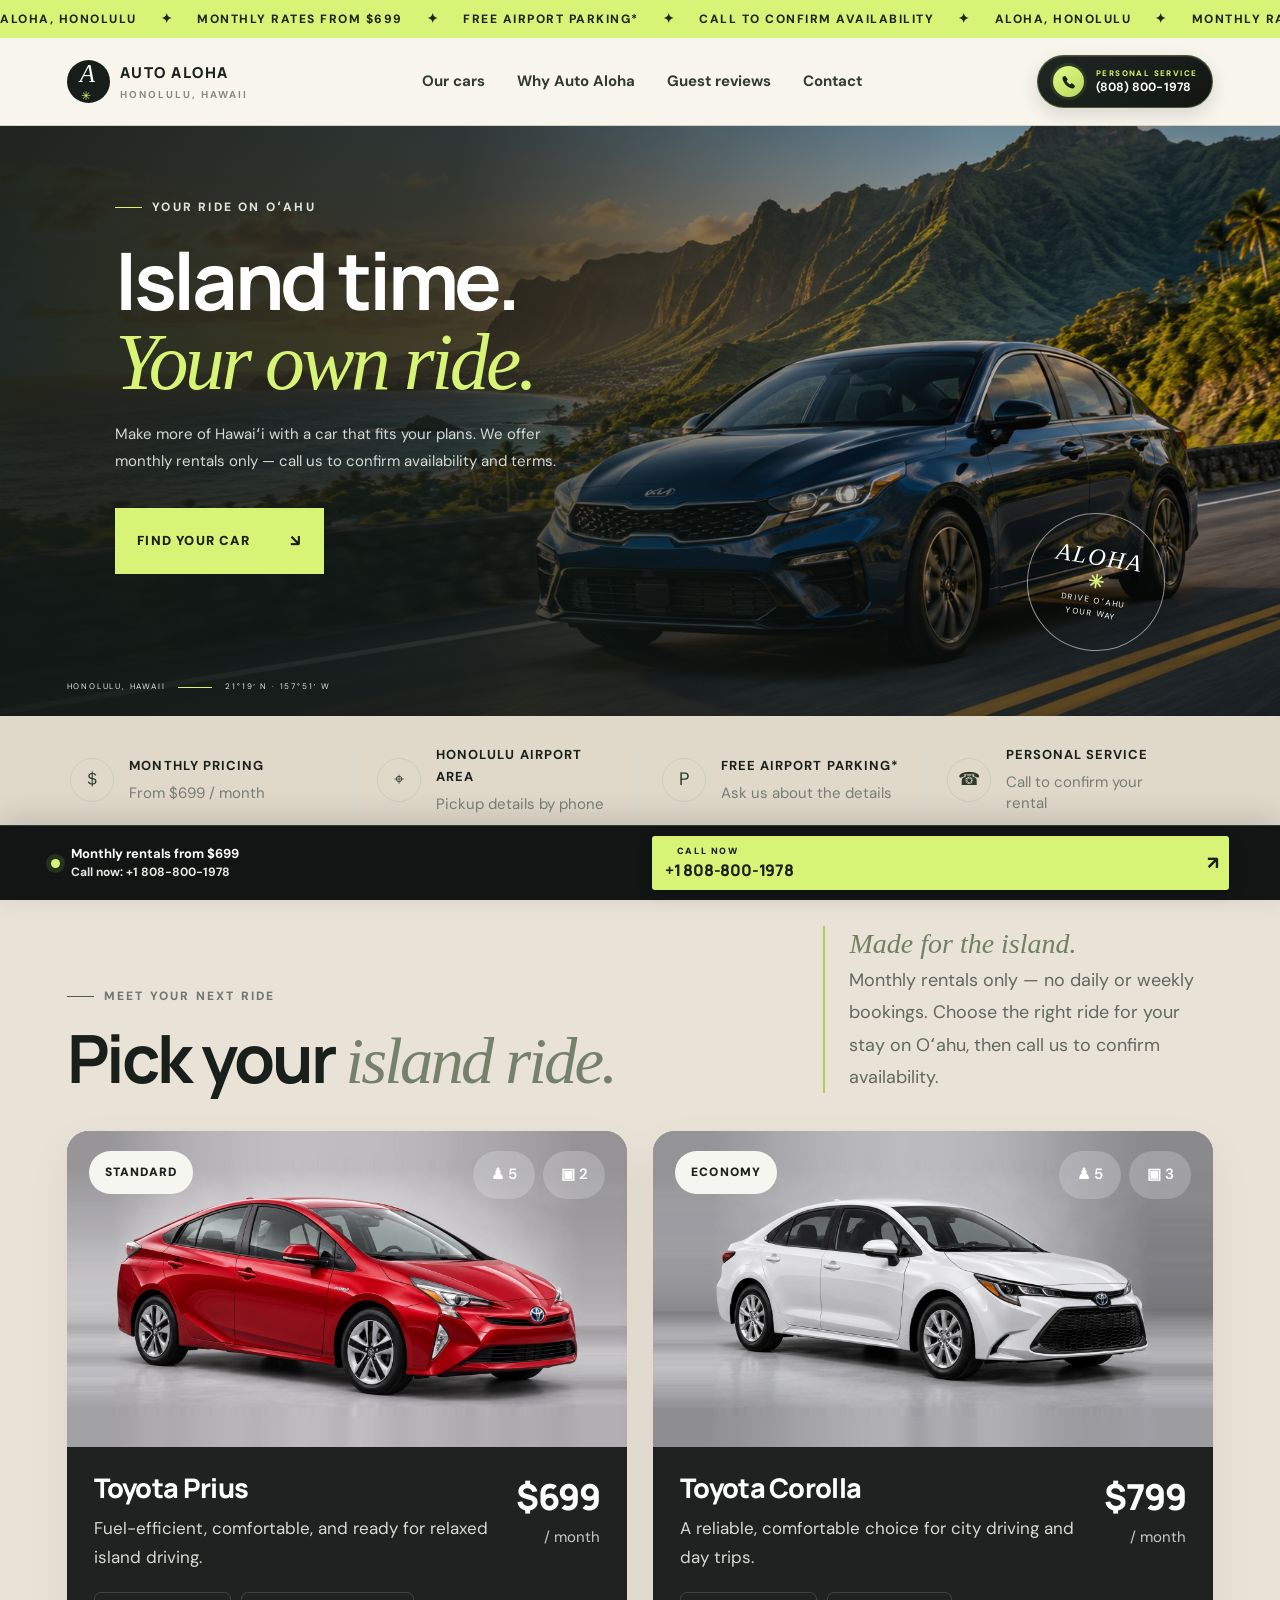
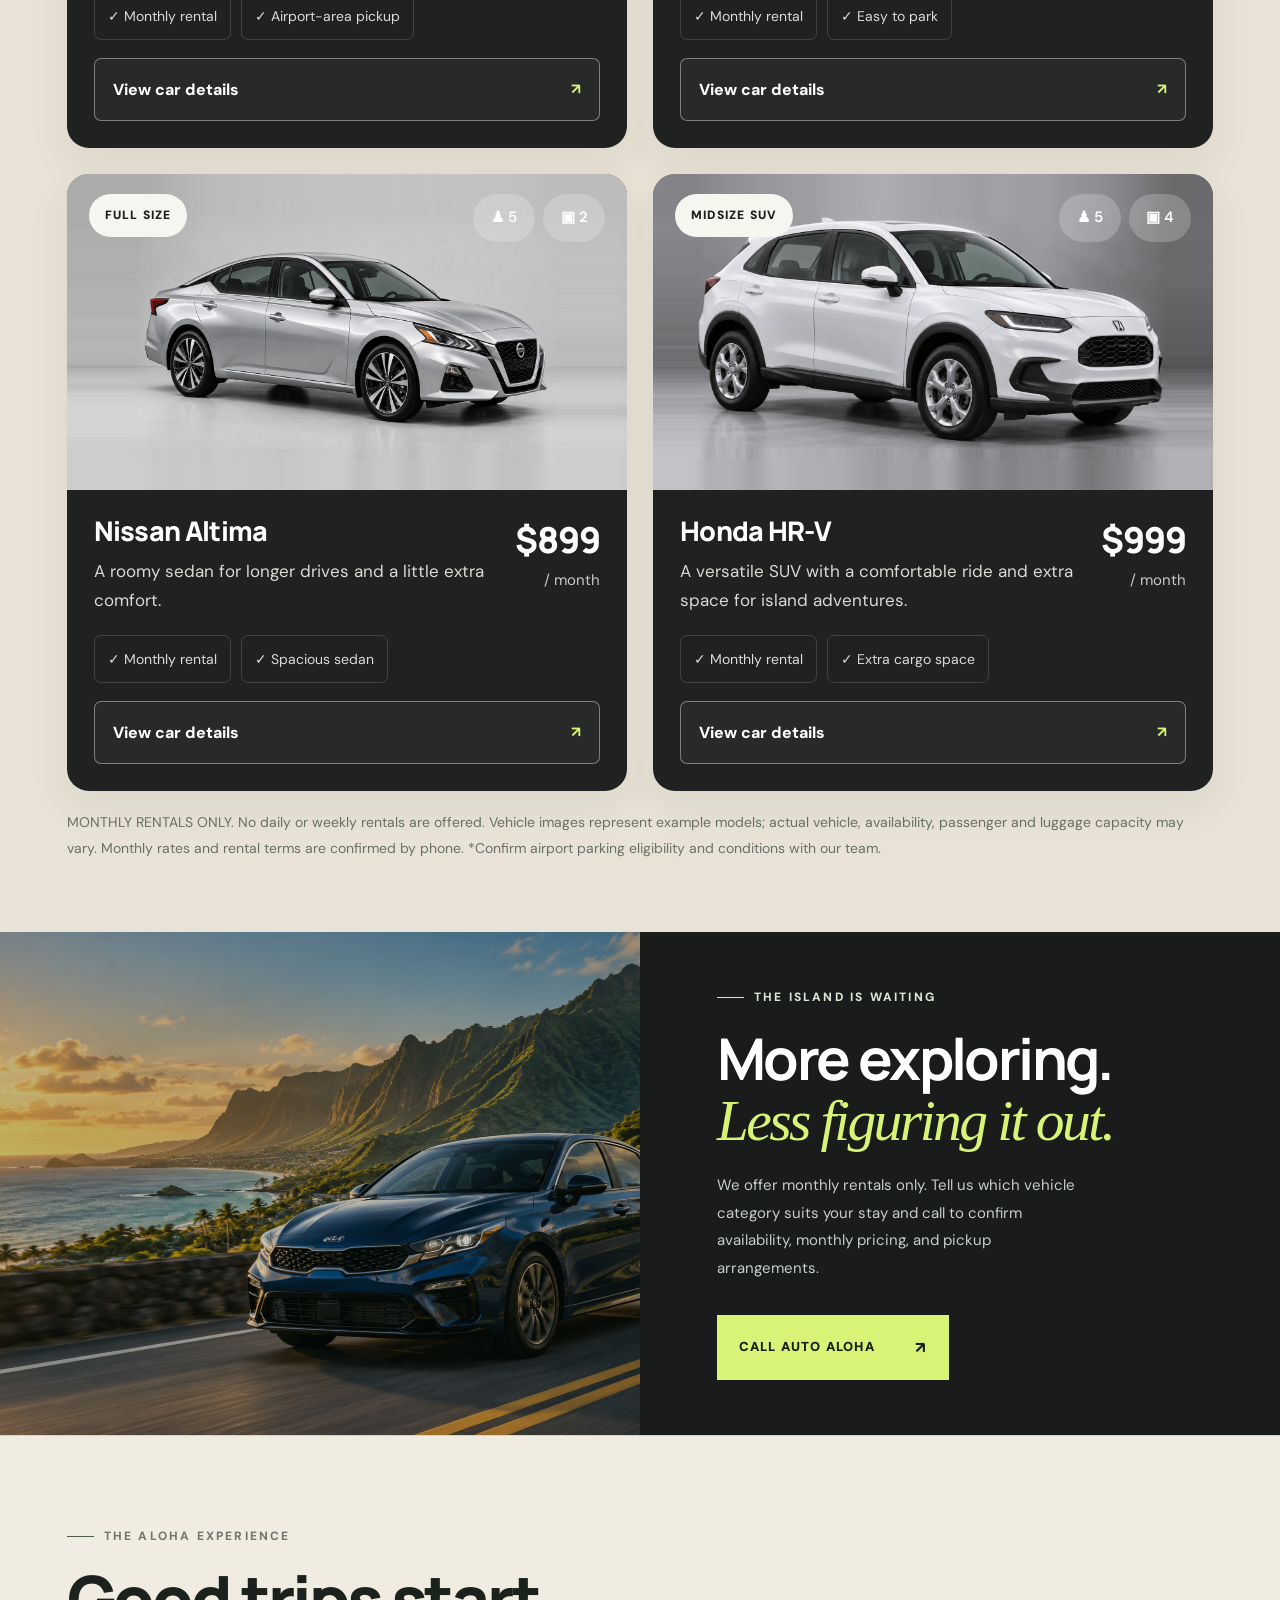
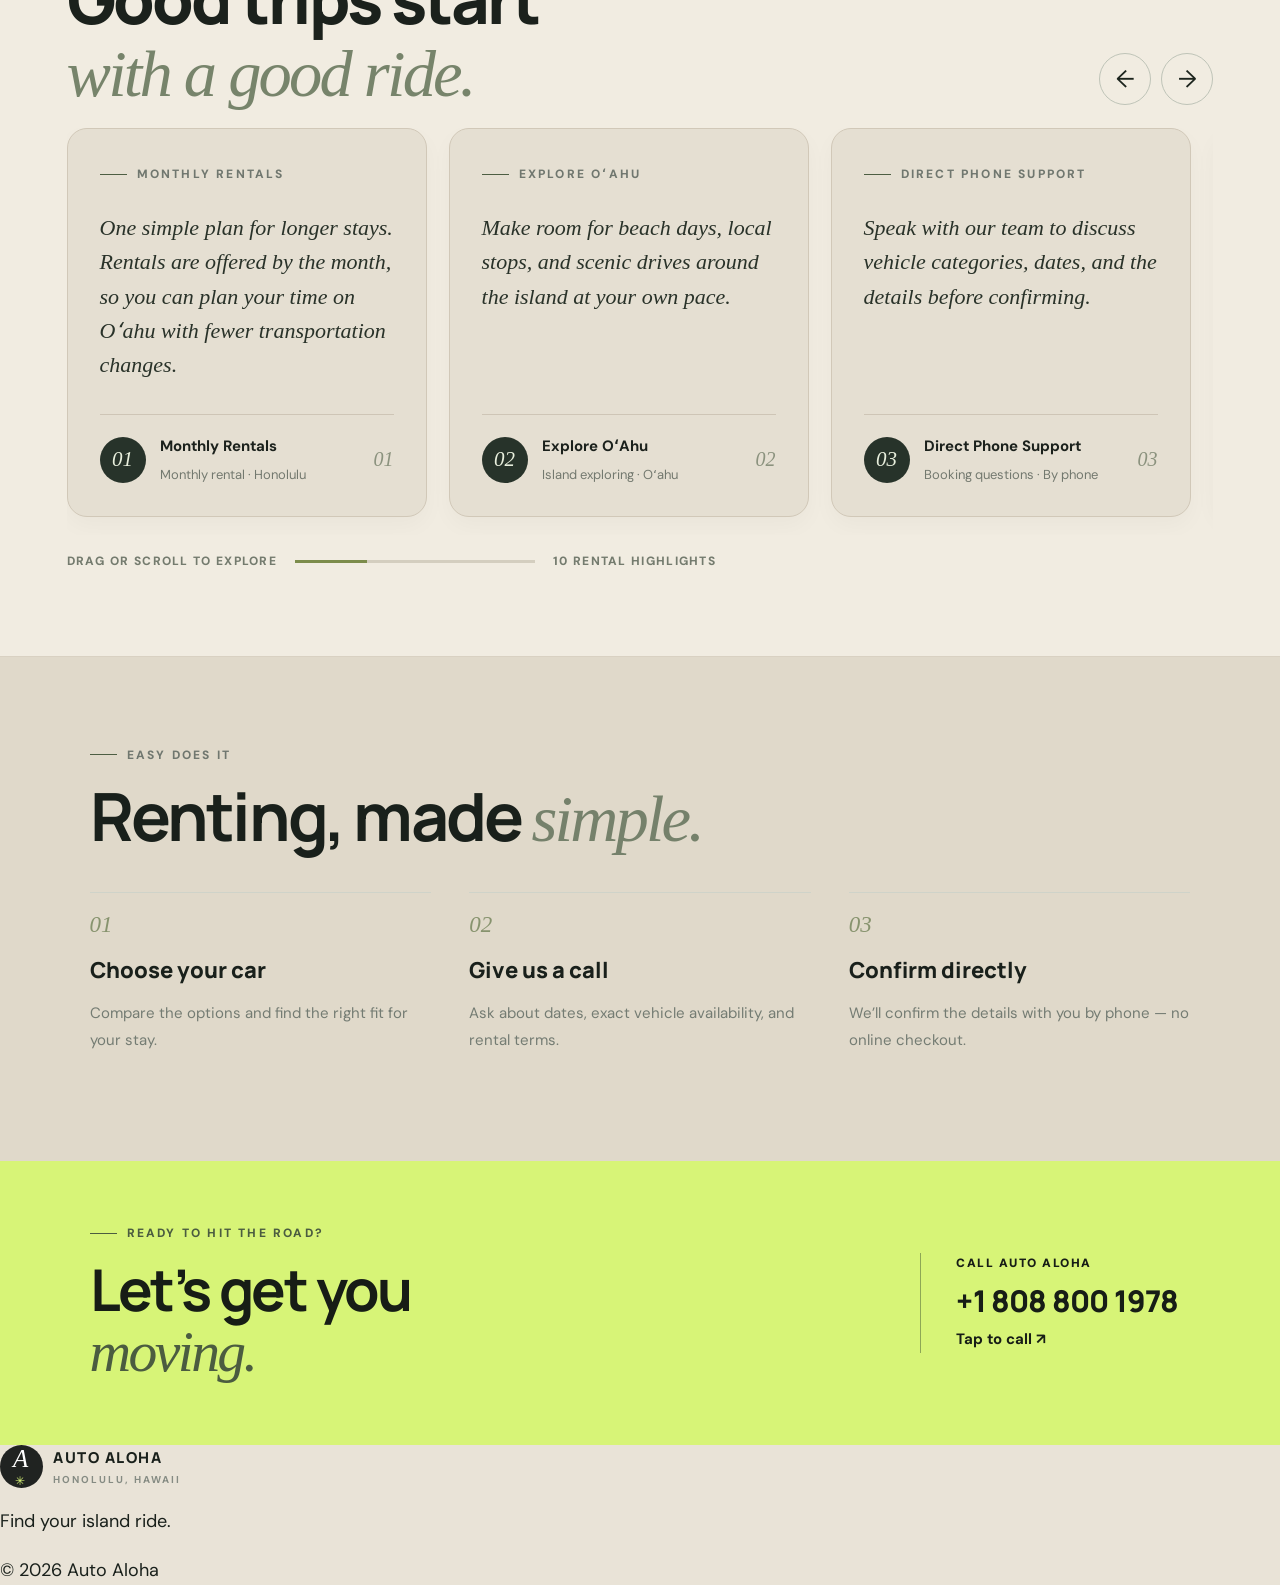
==== commit 96ff828b: "Add files via upload" ====
--- a/index.html
+++ b/index.html
@@ -15,10 +15,10 @@
 <section class="benefits" id="why"><div class="benefit"><span class="benefit-icon">＄</span><div><b>MONTHLY PRICING</b><small>From $699 / month</small></div></div><div class="benefit"><span class="benefit-icon">⌖</span><div><b>HONOLULU AIRPORT AREA</b><small>Pickup details by phone</small></div></div><div class="benefit"><span class="benefit-icon">P</span><div><b>FREE AIRPORT PARKING*</b><small>Ask us about the details</small></div></div><div class="benefit"><span class="benefit-icon">☎</span><div><b>PERSONAL SERVICE</b><small>Call to confirm your rental</small></div></div></section>
 <section class="fleet" id="cars"><div class="fleet-head"><div><div class="kicker dark"><span></span> MEET YOUR NEXT RIDE</div><h2>Pick your <em>island ride.</em></h2></div><p class="fleet-intro"><span>Made for the island.</span><br>Monthly rentals only — no daily or weekly bookings. Choose the right ride for your stay on Oʻahu, then call us to confirm availability.</p></div>
 <div class="cars-grid">
-<article class="car-card" tabindex="0" role="button" aria-label="View Toyota Prius or similar details" data-car="prius"><div class="car-visual"><div class="visual-pattern"></div><img src="assets/toyota-prius-current.jpg" alt="Older generation Toyota Prius or similar" class="car-img"><span class="category">ECONOMY</span><span class="capacity"><b>♟ 5</b><b>▣ 2</b></span><span class="card-view">VIEW DETAILS ↗</span></div><div class="car-info"><div class="model-line"><div><h3>Toyota Prius <small>or similar</small></h3><p>Fuel-efficient, comfortable, and ready for relaxed island driving.</p></div><div class="price"><strong>$699</strong><small>/ month</small></div></div><div class="features"><span>✓ Monthly rental</span><span>✓ Airport-area pickup</span></div><button class="details-btn" type="button">View car details <span>↗</span></button></div></article>
-<article class="car-card" tabindex="0" role="button" aria-label="View Toyota Corolla or similar details" data-car="corolla"><div class="car-visual"><div class="visual-pattern"></div><img src="assets/toyota-corolla-current.jpg" alt="Older generation Toyota Corolla or similar" class="car-img"><span class="category">STANDARD</span><span class="capacity"><b>♟ 5</b><b>▣ 3</b></span><span class="card-view">VIEW DETAILS ↗</span></div><div class="car-info"><div class="model-line"><div><h3>Toyota Corolla <small>or similar</small></h3><p>A reliable, comfortable choice for city driving and day trips.</p></div><div class="price"><strong>$799</strong><small>/ month</small></div></div><div class="features"><span>✓ Monthly rental</span><span>✓ Easy to park</span></div><button class="details-btn" type="button">View car details <span>↗</span></button></div></article>
-<article class="car-card" tabindex="0" role="button" aria-label="View Nissan Altima or similar details" data-car="altima"><div class="car-visual"><div class="visual-pattern"></div><img src="assets/nissan-altima-card.jpg" alt="Silver Nissan Altima sedan" class="car-img"><span class="category">FULL SIZE</span><span class="capacity"><b>♟ 5</b><b>▣ 2</b></span><span class="card-view">VIEW DETAILS ↗</span></div><div class="car-info"><div class="model-line"><div><h3>Nissan Altima <small>or similar</small></h3><p>A roomy sedan for longer drives and a little extra comfort.</p></div><div class="price"><strong>$899</strong><small>/ month</small></div></div><div class="features"><span>✓ Monthly rental</span><span>✓ Spacious sedan</span></div><button class="details-btn" type="button">View car details <span>↗</span></button></div></article>
-<article class="car-card" tabindex="0" role="button" aria-label="View Honda HR-V or similar details" data-car="hrv"><div class="car-visual"><div class="visual-pattern"></div><img src="assets/honda-hrv-card.jpg" alt="White Honda HR-V SUV in a neutral gray studio setting" class="car-img"><span class="category">MIDSIZE SUV</span><span class="capacity"><b>♟ 5</b><b>▣ 4</b></span><span class="card-view">VIEW DETAILS ↗</span></div><div class="car-info"><div class="model-line"><div><h3>Honda HR-V <small>or similar</small></h3><p>A versatile SUV with a comfortable ride and extra space for island adventures.</p></div><div class="price"><strong>$999</strong><small>/ month</small></div></div><div class="features"><span>✓ Monthly rental</span><span>✓ Extra cargo space</span></div><button class="details-btn" type="button">View car details <span>↗</span></button></div></article>
+<article class="car-card" tabindex="0" role="button" aria-label="View Toyota Prius details" data-car="prius"><div class="car-visual"><div class="visual-pattern"></div><img src="assets/toyota-prius-seamless.jpg" alt="Toyota Prius in a neutral gray studio setting" class="car-img"><span class="category">STANDARD</span><span class="capacity"><b>♟ 5</b><b>▣ 2</b></span><span class="card-view">VIEW DETAILS ↗</span></div><div class="car-info"><div class="model-line"><div><h3>Toyota Prius</h3><p>Fuel-efficient, comfortable, and ready for relaxed island driving.</p></div><div class="price"><strong>$699</strong><small>/ month</small></div></div><div class="features"><span>✓ Monthly rental</span><span>✓ Airport-area pickup</span></div><button class="details-btn" type="button">View car details <span>↗</span></button></div></article>
+<article class="car-card" tabindex="0" role="button" aria-label="View Toyota Corolla details" data-car="corolla"><div class="car-visual"><div class="visual-pattern"></div><img src="assets/toyota-corolla-seamless.jpg" alt="White Toyota Corolla in a neutral gray studio setting" class="car-img"><span class="category">ECONOMY</span><span class="capacity"><b>♟ 5</b><b>▣ 3</b></span><span class="card-view">VIEW DETAILS ↗</span></div><div class="car-info"><div class="model-line"><div><h3>Toyota Corolla</h3><p>A reliable, comfortable choice for city driving and day trips.</p></div><div class="price"><strong>$799</strong><small>/ month</small></div></div><div class="features"><span>✓ Monthly rental</span><span>✓ Easy to park</span></div><button class="details-btn" type="button">View car details <span>↗</span></button></div></article>
+<article class="car-card" tabindex="0" role="button" aria-label="View Nissan Altima details" data-car="altima"><div class="car-visual"><div class="visual-pattern"></div><img src="assets/nissan-altima-seamless.jpg" alt="Silver Nissan Altima sedan" class="car-img"><span class="category">FULL SIZE</span><span class="capacity"><b>♟ 5</b><b>▣ 2</b></span><span class="card-view">VIEW DETAILS ↗</span></div><div class="car-info"><div class="model-line"><div><h3>Nissan Altima</h3><p>A roomy sedan for longer drives and a little extra comfort.</p></div><div class="price"><strong>$899</strong><small>/ month</small></div></div><div class="features"><span>✓ Monthly rental</span><span>✓ Spacious sedan</span></div><button class="details-btn" type="button">View car details <span>↗</span></button></div></article>
+<article class="car-card" tabindex="0" role="button" aria-label="View Honda HR-V details" data-car="hrv"><div class="car-visual"><div class="visual-pattern"></div><img src="assets/honda-hrv-seamless.jpg" alt="White Honda HR-V SUV in a neutral gray studio setting" class="car-img"><span class="category">MIDSIZE SUV</span><span class="capacity"><b>♟ 5</b><b>▣ 4</b></span><span class="card-view">VIEW DETAILS ↗</span></div><div class="car-info"><div class="model-line"><div><h3>Honda HR-V</h3><p>A versatile SUV with a comfortable ride and extra space for island adventures.</p></div><div class="price"><strong>$999</strong><small>/ month</small></div></div><div class="features"><span>✓ Monthly rental</span><span>✓ Extra cargo space</span></div><button class="details-btn" type="button">View car details <span>↗</span></button></div></article>
 </div><p class="fineprint">MONTHLY RENTALS ONLY. No daily or weekly rentals are offered. Vehicle images represent example models; actual vehicle, availability, passenger and luggage capacity may vary. Monthly rates and rental terms are confirmed by phone. *Confirm airport parking eligibility and conditions with our team.</p></section>
 <section class="banner"><div class="banner-photo"></div><div class="banner-copy"><div class="kicker"><span></span> THE ISLAND IS WAITING</div><h2>More exploring.<br><em>Less figuring it out.</em></h2><p>We offer monthly rentals only. Tell us which vehicle category suits your stay and call to confirm availability, monthly pricing, and pickup arrangements.</p><a href="tel:+18088001978" class="primary">CALL AUTO ALOHA <span>↗</span></a></div></section>
 <section class="reviews" id="reviews" aria-label="Monthly rental benefits">
--- a/style.css
+++ b/style.css
@@ -610,263 +610,55 @@
   .modal-body { flex: 1 0 auto !important; padding: 25px 22px calc(100px + env(safe-area-inset-bottom)) !important; overflow: visible !important; }
 }
 
-/* Seamless studio images: the extra gray studio area is part of each photo asset,
-   so no inner image frame or color seam appears on any vehicle. */
-.car-card .car-visual { aspect-ratio: 16 / 9 !important; height: auto !important; background: #aaa8ad !important; overflow: hidden !important; }
-.car-card .car-visual .car-img { inset: 0 !important; width: 100% !important; height: 100% !important; object-fit: cover !important; object-position: center !important; padding: 0 !important; background: transparent !important; }
-.modal-photo { background: #aaa8ad !important; aspect-ratio: 14 / 15 !important; min-height: 0 !important; height: auto !important; align-self: stretch !important; overflow: hidden !important; }
-.modal-photo #modalImage { display: block !important; width: 100% !important; height: 100% !important; max-width: 100% !important; max-height: 100% !important; object-fit: cover !important; object-position: center !important; padding: 0 !important; margin: 0 !important; background: transparent !important; border: 0 !important; border-radius: 0 !important; filter: none !important; }
-.modal-photo::before, .modal-photo::after { display: none !important; content: none !important; }
-@media (min-width: 851px) { .modal-box { height: min(650px, 90vh) !important; } }
-@media (max-width: 850px) { .modal-box { display: flex !important; flex-direction: column !important; height: auto !important; max-height: 94vh !important; overflow-y: auto !important; } .modal-photo { width: 100% !important; flex: 0 0 auto !important; aspect-ratio: 14 / 15 !important; height: auto !important; min-height: 0 !important; } .modal-photo #modalImage { width: 100% !important; height: 100% !important; object-fit: cover !important; } }
-@media (max-width: 620px) { .car-card .car-visual { aspect-ratio: 16 / 9 !important; height: auto !important; } .modal { padding: 0 !important; } .modal-box { width: 100% !important; height: 100svh !important; max-height: 100svh !important; border-radius: 0 !important; } .modal-photo { aspect-ratio: 14 / 15 !important; height: auto !important; min-height: 0 !important; border-radius: 0 !important; } .modal-photo #modalImage { object-fit: cover !important; } .modal-body { flex: 1 0 auto !important; padding: 25px 22px calc(100px + env(safe-area-inset-bottom)) !important; overflow: visible !important; } }
-
-/* Final seamless full-car layout: use the original complete studio photo at its natural 2.2:1 ratio.
-   The photo itself fills the image area; no inset image, duplicated blur, borders, or color transitions. */
-.car-card .car-visual { height: auto !important; aspect-ratio: 2.2 / 1 !important; background: #aaa8ad !important; overflow: hidden !important; }
-.car-card .car-visual .car-img { position: absolute !important; inset: 0 !important; width: 100% !important; height: 100% !important; object-fit: cover !important; object-position: center center !important; padding: 0 !important; margin: 0 !important; background: transparent !important; border: 0 !important; border-radius: 0 !important; filter: none !important; transform: none !important; }
-.car-card .visual-pattern { display: none !important; }
-.modal { padding: 18px !important; }
-.modal-box { display: flex !important; flex-direction: column !important; width: min(900px, 100%) !important; height: auto !important; max-height: 92vh !important; overflow-y: auto !important; grid-template-columns: none !important; border-radius: 14px !important; }
-.modal-photo { flex: 0 0 auto !important; width: 100% !important; height: auto !important; min-height: 0 !important; aspect-ratio: 2.2 / 1 !important; background: #aaa8ad !important; overflow: hidden !important; border-radius: 14px 14px 0 0 !important; padding: 0 !important; }
-.modal-photo::before, .modal-photo::after { display: none !important; content: none !important; }
-.modal-photo #modalImage { display: block !important; position: absolute !important; inset: 0 !important; width: 100% !important; height: 100% !important; max-width: 100% !important; max-height: 100% !important; object-fit: cover !important; object-position: center center !important; padding: 0 !important; margin: 0 !important; background: transparent !important; border: 0 !important; border-radius: 0 !important; filter: none !important; }
-.modal-body { width: 100% !important; min-width: 0 !important; padding: 28px clamp(22px, 4vw, 42px) 30px !important; overflow: visible !important; }
-@media (max-width: 620px) {
- .car-card .car-visual { aspect-ratio: 2.2 / 1 !important; }
- .modal { padding: 0 !important; }
- .modal-box { width: 100% !important; height: 100svh !important; max-height: 100svh !important; border-radius: 0 !important; }
- .modal-photo { aspect-ratio: 2.2 / 1 !important; border-radius: 0 !important; }
- .modal-body { padding: 25px 22px calc(110px + env(safe-area-inset-bottom)) !important; }
- .close-modal { position: fixed !important; top: calc(12px + env(safe-area-inset-top)) !important; right: 12px !important; }
-}
-
-
-
-/* Unified full-bleed studio vehicle photography — no inset frames or crop. */
+/* GLOBAL FINAL FIX — seamless photos and instant detail opening for every vehicle */
+.car-card,
+.car-card:hover,
+.car-card:focus-visible,
+.car-card .car-img,
+.car-card:hover .car-img,
+.car-visual,
+.modal,
+.modal.open,
+.modal-box,
+.modal-photo,
+.modal-photo #modalImage,
+.details-btn {
+  animation: none !important;
+  transition: none !important;
+  transform: none !important;
+}
+.car-card:hover,
+.car-card:focus-visible { box-shadow: none !important; }
 .car-card .car-visual {
-  background:#aaa9ad !important;
-  aspect-ratio:16 / 9 !important;
-  height:auto !important; min-height:0 !important;
-  overflow:hidden !important;
-}
-.car-card .car-visual .visual-pattern { display:none !important; }
+  aspect-ratio: 16 / 9 !important;
+  height: auto !important;
+  background: #aaa8ad !important;
+  overflow: hidden !important;
+}
 .car-card .car-visual .car-img {
-  position:absolute !important; inset:0 !important;
-  display:block !important; width:100% !important; height:100% !important;
-  object-fit:cover !important; object-position:center center !important;
-  padding:0 !important; margin:0 !important;
-  border:0 !important; border-radius:0 !important;
-  background:transparent !important; box-shadow:none !important;
-  transform:none !important; filter:none !important;
-}
-.model-line h3 small { display:inline !important; font-size:.58em !important; font-weight:500 !important; color:#c3c9c1 !important; white-space:nowrap; margin-left:4px; }
-.modal-photo { background:#aaa9ad !important; overflow:hidden !important; }
-.modal-photo::before { display:none !important; }
-.modal-photo #modalImage {
-  position:absolute !important; inset:0 !important;
-  display:block !important; width:100% !important; height:100% !important;
-  object-fit:contain !important; object-position:center center !important;
-  padding:0 !important; margin:0 !important;
-  border:0 !important; border-radius:0 !important;
-  background:transparent !important; box-shadow:none !important; filter:none !important;
-}
-@media (max-width:850px) {
-  .car-card .car-visual { aspect-ratio:16 / 9 !important; height:auto !important; }
-  .modal-photo { height:clamp(300px,82vw,440px) !important; min-height:0 !important; aspect-ratio:auto !important; }
-  .modal-photo #modalImage { object-fit:contain !important; }
-}
-@media (max-width:620px) {
-  .car-card .car-visual { aspect-ratio:16 / 9 !important; height:auto !important; }
-  .modal-photo { height:clamp(300px,82vw,440px) !important; min-height:0 !important; aspect-ratio:auto !important; }
-}
-
-/* Updated Prius + Corolla photos: one continuous studio backdrop, full vehicle visible */
-.car-visual{background:#aaa8ac!important;overflow:hidden!important}
-.car-visual .visual-pattern{display:none!important}
-.car-card .car-img{inset:0!important;width:100%!important;height:100%!important;left:0!important;top:0!important;padding:0!important;object-fit:contain!important;object-position:center center!important;background:#aaa8ac!important;transform:none!important;filter:none!important}
-.car-card:hover .car-img{transform:none!important}
-.modal-photo{background:#aaa8ac!important;overflow:hidden!important;padding:0!important}
-.modal-photo img{display:block!important;width:100%!important;height:100%!important;max-height:none!important;object-fit:contain!important;object-position:center center!important;background:#aaa8ac!important;padding:0!important;filter:none!important}
-@media(max-width:620px){.modal-photo{height:260px!important;min-height:260px!important}.modal-photo img{width:100%!important;height:100%!important;max-height:none!important;object-fit:contain!important}}
-
-
-/* AUTO ALOHA — final unified vehicle-photo treatment for every card and detail view.
-   One continuous studio image: never crop the vehicle, never add an inset frame. */
-.car-card .car-visual {
-  position: relative !important;
-  display: block !important;
-  width: 100% !important;
-  height: auto !important;
-  min-height: 0 !important;
-  aspect-ratio: 16 / 9 !important;
-  overflow: hidden !important;
-  padding: 0 !important;
-  background: #aaa8ac !important;
-  border: 0 !important;
-  border-radius: 0 !important;
-}
-.car-card .car-visual .visual-pattern { display: none !important; }
-.car-card .car-visual .car-img {
-  position: absolute !important;
   inset: 0 !important;
-  display: block !important;
   width: 100% !important;
   height: 100% !important;
-  max-width: none !important;
-  max-height: none !important;
   object-fit: contain !important;
-  object-position: center center !important;
+  object-position: center !important;
   padding: 0 !important;
-  margin: 0 !important;
-  background: #aaa8ac !important;
-  border: 0 !important;
-  border-radius: 0 !important;
-  box-shadow: none !important;
-  filter: none !important;
-  transform: none !important;
-  transition: none !important;
-}
-.car-card:hover .car-visual .car-img,
-.car-card:focus-visible .car-visual .car-img {
-  transform: none !important;
-  filter: none !important;
-}
-.car-card .car-visual::before,
-.car-card .car-visual::after { content: none !important; display: none !important; }
-
-/* Detail overlay uses the same exact image ratio and studio-gray surface as cards. */
+  background: #aaa8ad !important;
+}
+.car-card .visual-pattern,
+.car-card .card-view { display: none !important; }
+.modal.open { animation: none !important; }
 .modal-photo {
-  position: relative !important;
-  display: block !important;
-  width: 100% !important;
-  height: auto !important;
-  min-height: 0 !important;
-  aspect-ratio: 16 / 9 !important;
-  overflow: hidden !important;
-  padding: 0 !important;
-  margin: 0 !important;
-  background: #aaa8ac !important;
-  border: 0 !important;
-  border-radius: 0 !important;
+  background: #aaa8ad !important;
+  isolation: auto !important;
 }
 .modal-photo::before,
-.modal-photo::after { content: none !important; display: none !important; }
+.modal-photo::after { display: none !important; content: none !important; }
 .modal-photo #modalImage {
-  position: absolute !important;
-  inset: 0 !important;
-  display: block !important;
   width: 100% !important;
   height: 100% !important;
-  max-width: none !important;
-  max-height: none !important;
   object-fit: contain !important;
-  object-position: center center !important;
+  object-position: center !important;
   padding: 0 !important;
-  margin: 0 !important;
-  background: #aaa8ac !important;
-  border: 0 !important;
-  border-radius: 0 !important;
-  box-shadow: none !important;
+  background: #aaa8ad !important;
   filter: none !important;
-  transform: none !important;
-  transition: none !important;
-}
-.modal-photo .category { z-index: 3 !important; }
-
-/* A properly aligned, consistently sized close control on desktop and touch screens. */
-.close-modal {
-  position: absolute !important;
-  top: 14px !important;
-  right: 14px !important;
-  left: auto !important;
-  bottom: auto !important;
-  z-index: 20 !important;
-  display: grid !important;
-  place-items: center !important;
-  width: 44px !important;
-  height: 44px !important;
-  min-width: 44px !important;
-  min-height: 44px !important;
-  padding: 0 !important;
-  margin: 0 !important;
-  line-height: 1 !important;
-  border-radius: 50% !important;
-  transform: none !important;
-}
-@media (max-width: 850px) {
-  .modal-box {
-    display: block !important;
-    grid-template-columns: minmax(0,1fr) !important;
-    width: min(100%, 720px) !important;
-    height: auto !important;
-    max-height: 94svh !important;
-    overflow-x: hidden !important;
-    overflow-y: auto !important;
-  }
-  .modal-photo {
-    width: 100% !important;
-    height: auto !important;
-    min-height: 0 !important;
-    aspect-ratio: 16 / 9 !important;
-  }
-  .modal-photo #modalImage {
-    width: 100% !important;
-    height: 100% !important;
-    object-fit: contain !important;
-  }
-  .modal-body { min-width: 0 !important; overflow: visible !important; }
-}
-@media (max-width: 620px) {
-  .car-card .car-visual {
-    width: 100% !important;
-    height: auto !important;
-    min-height: 0 !important;
-    aspect-ratio: 16 / 9 !important;
-  }
-  .car-card .car-visual .car-img {
-    width: 100% !important;
-    height: 100% !important;
-    padding: 0 !important;
-    object-fit: contain !important;
-  }
-  .modal {
-    padding: 0 !important;
-    align-items: stretch !important;
-  }
-  .modal-box {
-    width: 100% !important;
-    max-width: 100% !important;
-    height: auto !important;
-    max-height: 100svh !important;
-    min-height: 100svh !important;
-    border-radius: 0 !important;
-    overflow-x: hidden !important;
-    overflow-y: auto !important;
-  }
-  .modal-photo {
-    width: 100% !important;
-    height: auto !important;
-    min-height: 0 !important;
-    aspect-ratio: 16 / 9 !important;
-    border-radius: 0 !important;
-  }
-  .modal-photo #modalImage {
-    width: 100% !important;
-    height: 100% !important;
-    object-fit: contain !important;
-    padding: 0 !important;
-  }
-  .close-modal {
-    position: absolute !important;
-    top: max(12px, env(safe-area-inset-top)) !important;
-    right: 12px !important;
-    width: 42px !important;
-    height: 42px !important;
-    min-width: 42px !important;
-    min-height: 42px !important;
-  }
-  .modal-body {
-    padding: 22px 20px calc(112px + env(safe-area-inset-bottom)) !important;
-  }
-}
+}
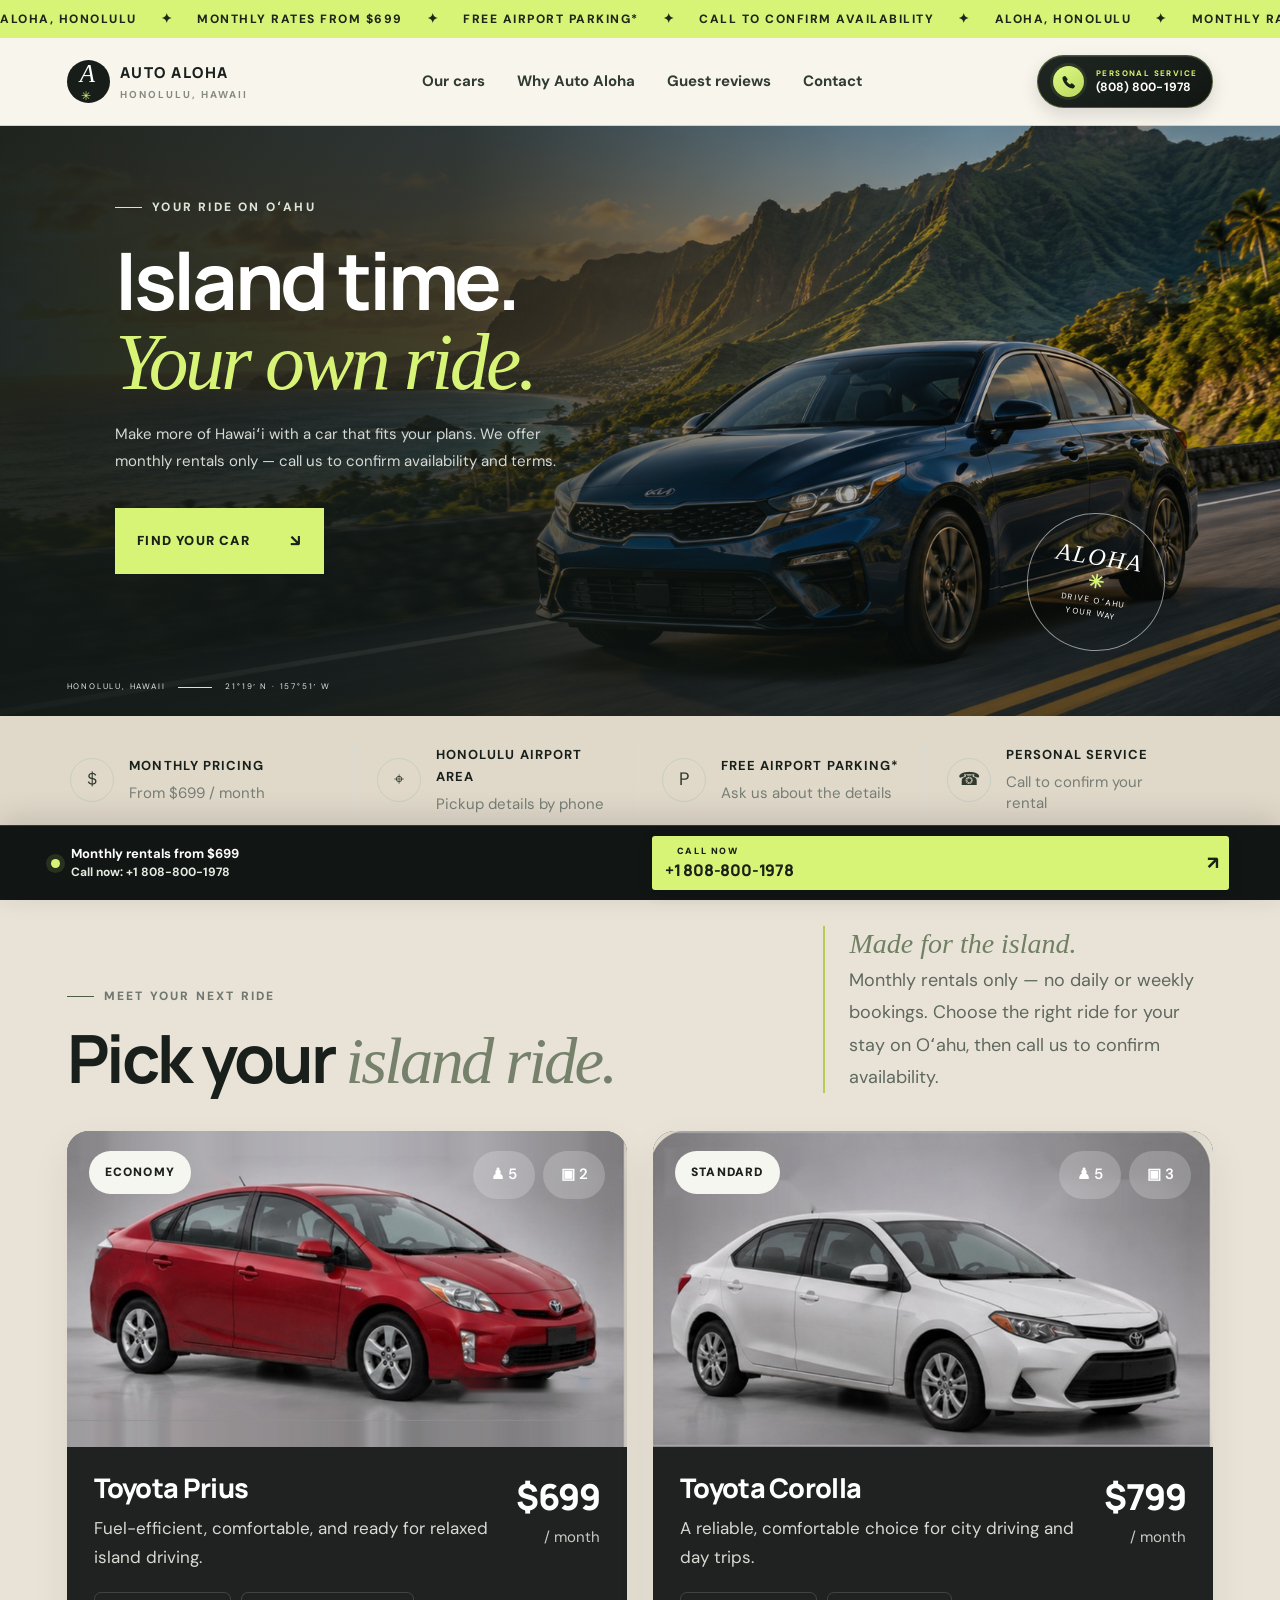
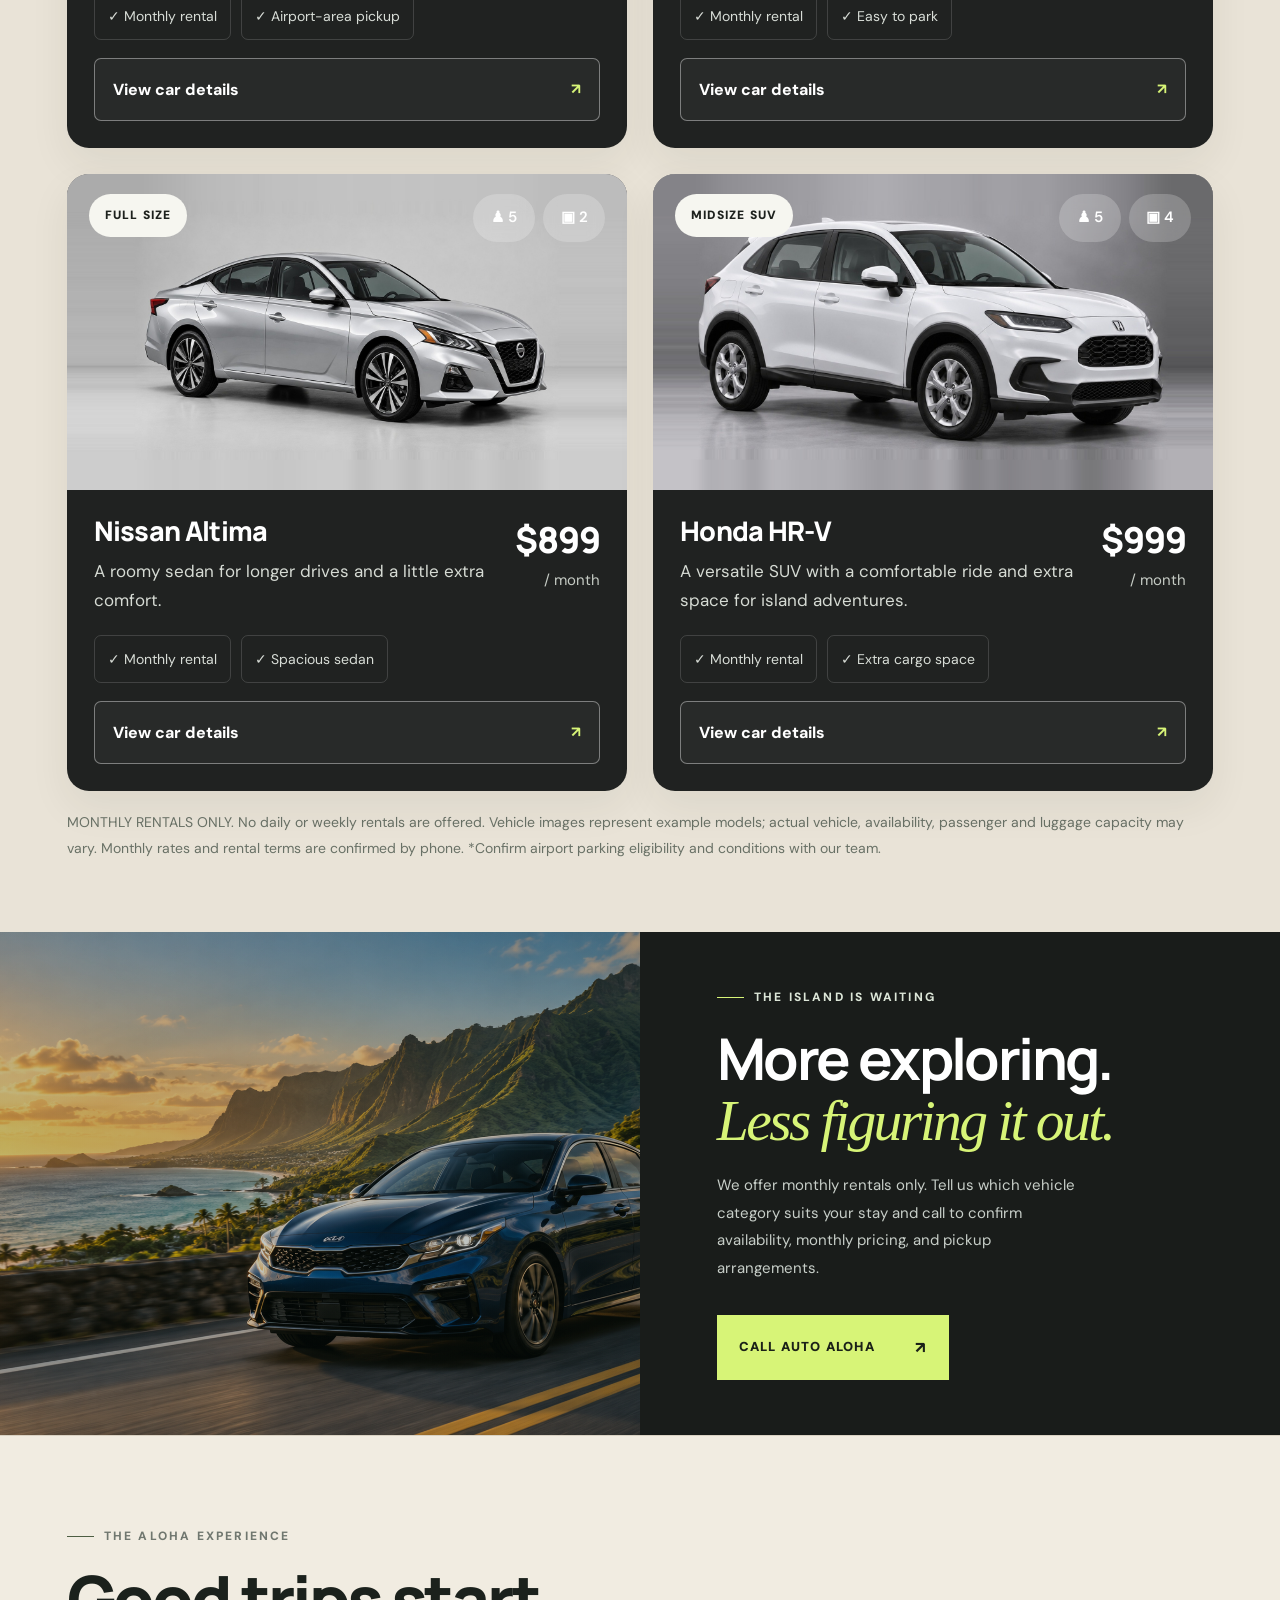
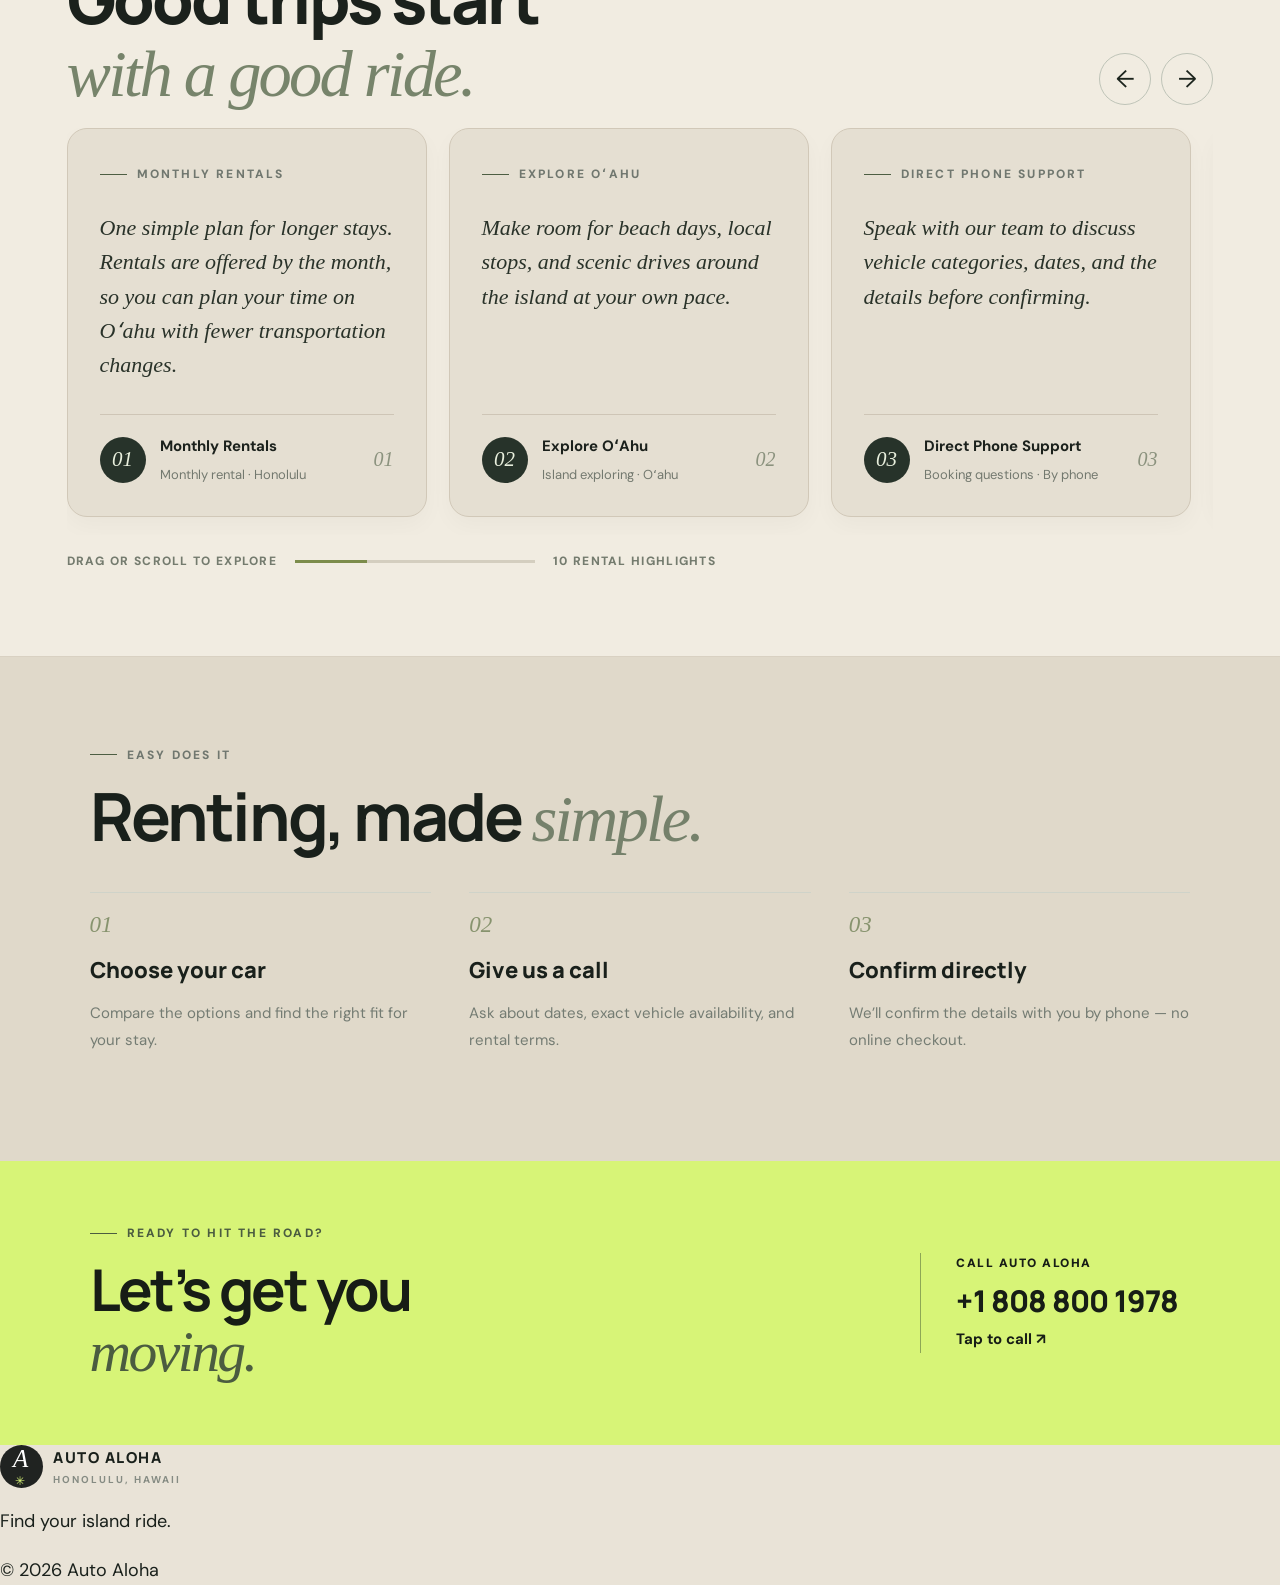
==== commit 4e6e893d: "Add files via upload" ====
--- a/index.html
+++ b/index.html
@@ -15,8 +15,8 @@
 <section class="benefits" id="why"><div class="benefit"><span class="benefit-icon">＄</span><div><b>MONTHLY PRICING</b><small>From $699 / month</small></div></div><div class="benefit"><span class="benefit-icon">⌖</span><div><b>HONOLULU AIRPORT AREA</b><small>Pickup details by phone</small></div></div><div class="benefit"><span class="benefit-icon">P</span><div><b>FREE AIRPORT PARKING*</b><small>Ask us about the details</small></div></div><div class="benefit"><span class="benefit-icon">☎</span><div><b>PERSONAL SERVICE</b><small>Call to confirm your rental</small></div></div></section>
 <section class="fleet" id="cars"><div class="fleet-head"><div><div class="kicker dark"><span></span> MEET YOUR NEXT RIDE</div><h2>Pick your <em>island ride.</em></h2></div><p class="fleet-intro"><span>Made for the island.</span><br>Monthly rentals only — no daily or weekly bookings. Choose the right ride for your stay on Oʻahu, then call us to confirm availability.</p></div>
 <div class="cars-grid">
-<article class="car-card" tabindex="0" role="button" aria-label="View Toyota Prius details" data-car="prius"><div class="car-visual"><div class="visual-pattern"></div><img src="assets/toyota-prius-seamless.jpg" alt="Toyota Prius in a neutral gray studio setting" class="car-img"><span class="category">STANDARD</span><span class="capacity"><b>♟ 5</b><b>▣ 2</b></span><span class="card-view">VIEW DETAILS ↗</span></div><div class="car-info"><div class="model-line"><div><h3>Toyota Prius</h3><p>Fuel-efficient, comfortable, and ready for relaxed island driving.</p></div><div class="price"><strong>$699</strong><small>/ month</small></div></div><div class="features"><span>✓ Monthly rental</span><span>✓ Airport-area pickup</span></div><button class="details-btn" type="button">View car details <span>↗</span></button></div></article>
-<article class="car-card" tabindex="0" role="button" aria-label="View Toyota Corolla details" data-car="corolla"><div class="car-visual"><div class="visual-pattern"></div><img src="assets/toyota-corolla-seamless.jpg" alt="White Toyota Corolla in a neutral gray studio setting" class="car-img"><span class="category">ECONOMY</span><span class="capacity"><b>♟ 5</b><b>▣ 3</b></span><span class="card-view">VIEW DETAILS ↗</span></div><div class="car-info"><div class="model-line"><div><h3>Toyota Corolla</h3><p>A reliable, comfortable choice for city driving and day trips.</p></div><div class="price"><strong>$799</strong><small>/ month</small></div></div><div class="features"><span>✓ Monthly rental</span><span>✓ Easy to park</span></div><button class="details-btn" type="button">View car details <span>↗</span></button></div></article>
+<article class="car-card" tabindex="0" role="button" aria-label="View Toyota Prius details" data-car="prius"><div class="car-visual"><div class="visual-pattern"></div><img src="assets/toyota-prius-reference-v2.jpg" alt="Red older-generation Toyota Prius" class="car-img"><span class="category">ECONOMY</span><span class="capacity"><b>♟ 5</b><b>▣ 2</b></span><span class="card-view">VIEW DETAILS ↗</span></div><div class="car-info"><div class="model-line"><div><h3>Toyota Prius</h3><p>Fuel-efficient, comfortable, and ready for relaxed island driving.</p></div><div class="price"><strong>$699</strong><small>/ month</small></div></div><div class="features"><span>✓ Monthly rental</span><span>✓ Airport-area pickup</span></div><button class="details-btn" type="button">View car details <span>↗</span></button></div></article>
+<article class="car-card" tabindex="0" role="button" aria-label="View Toyota Corolla details" data-car="corolla"><div class="car-visual"><div class="visual-pattern"></div><img src="assets/toyota-corolla-reference-v2.jpg" alt="White older-generation Toyota Corolla" class="car-img"><span class="category">STANDARD</span><span class="capacity"><b>♟ 5</b><b>▣ 3</b></span><span class="card-view">VIEW DETAILS ↗</span></div><div class="car-info"><div class="model-line"><div><h3>Toyota Corolla</h3><p>A reliable, comfortable choice for city driving and day trips.</p></div><div class="price"><strong>$799</strong><small>/ month</small></div></div><div class="features"><span>✓ Monthly rental</span><span>✓ Easy to park</span></div><button class="details-btn" type="button">View car details <span>↗</span></button></div></article>
 <article class="car-card" tabindex="0" role="button" aria-label="View Nissan Altima details" data-car="altima"><div class="car-visual"><div class="visual-pattern"></div><img src="assets/nissan-altima-seamless.jpg" alt="Silver Nissan Altima sedan" class="car-img"><span class="category">FULL SIZE</span><span class="capacity"><b>♟ 5</b><b>▣ 2</b></span><span class="card-view">VIEW DETAILS ↗</span></div><div class="car-info"><div class="model-line"><div><h3>Nissan Altima</h3><p>A roomy sedan for longer drives and a little extra comfort.</p></div><div class="price"><strong>$899</strong><small>/ month</small></div></div><div class="features"><span>✓ Monthly rental</span><span>✓ Spacious sedan</span></div><button class="details-btn" type="button">View car details <span>↗</span></button></div></article>
 <article class="car-card" tabindex="0" role="button" aria-label="View Honda HR-V details" data-car="hrv"><div class="car-visual"><div class="visual-pattern"></div><img src="assets/honda-hrv-seamless.jpg" alt="White Honda HR-V SUV in a neutral gray studio setting" class="car-img"><span class="category">MIDSIZE SUV</span><span class="capacity"><b>♟ 5</b><b>▣ 4</b></span><span class="card-view">VIEW DETAILS ↗</span></div><div class="car-info"><div class="model-line"><div><h3>Honda HR-V</h3><p>A versatile SUV with a comfortable ride and extra space for island adventures.</p></div><div class="price"><strong>$999</strong><small>/ month</small></div></div><div class="features"><span>✓ Monthly rental</span><span>✓ Extra cargo space</span></div><button class="details-btn" type="button">View car details <span>↗</span></button></div></article>
 </div><p class="fineprint">MONTHLY RENTALS ONLY. No daily or weekly rentals are offered. Vehicle images represent example models; actual vehicle, availability, passenger and luggage capacity may vary. Monthly rates and rental terms are confirmed by phone. *Confirm airport parking eligibility and conditions with our team.</p></section>
--- a/style.css
+++ b/style.css
@@ -662,3 +662,23 @@
   background: #aaa8ad !important;
   filter: none !important;
 }
+
+
+/* Toyota photo restoration: exact older models, full-frame gray studio photos */
+.car-card .car-visual { aspect-ratio: 16 / 9 !important; height: auto !important; background: #b0aeb2 !important; overflow: hidden !important; }
+.car-card .car-visual .car-img { position:absolute !important; inset:0 !important; width:100% !important; height:100% !important; object-fit:contain !important; object-position:center !important; padding:0 !important; background:transparent !important; border:0 !important; border-radius:0 !important; box-shadow:none !important; filter:none !important; transform:none !important; }
+.car-card .visual-pattern, .car-card .card-view { display:none !important; }
+.modal-photo { background:#b0aeb2 !important; overflow:hidden !important; padding:0 !important; display:flex !important; align-items:center !important; justify-content:center !important; }
+.modal-photo::before, .modal-photo::after { display:none !important; content:none !important; }
+.modal-photo #modalImage { display:block !important; width:100% !important; height:100% !important; max-width:100% !important; max-height:100% !important; object-fit:contain !important; object-position:center !important; padding:0 !important; margin:0 !important; background:transparent !important; border:0 !important; border-radius:0 !important; box-shadow:none !important; filter:none !important; }
+@media (max-width:620px) {
+ .car-card .car-visual { aspect-ratio:16 / 9 !important; height:auto !important; }
+ .modal-box { display:flex !important; flex-direction:column !important; }
+ .modal-photo { flex:0 0 auto !important; width:100% !important; height:auto !important; min-height:0 !important; aspect-ratio:4 / 5 !important; }
+ .modal-photo #modalImage { width:100% !important; height:100% !important; object-fit:contain !important; }
+}
+
+/* Corolla modal: keep the previously approved fleet cards; remove inset photo frame */
+.modal-photo{background:#9e9ca2!important;position:relative!important;overflow:hidden!important}
+.modal-photo img{position:absolute!important;inset:0!important;width:100%!important;height:100%!important;max-width:none!important;max-height:none!important;object-fit:cover!important;object-position:center center!important;filter:none!important;border:0!important;border-radius:0!important}
+.modal-photo .category{z-index:2!important}
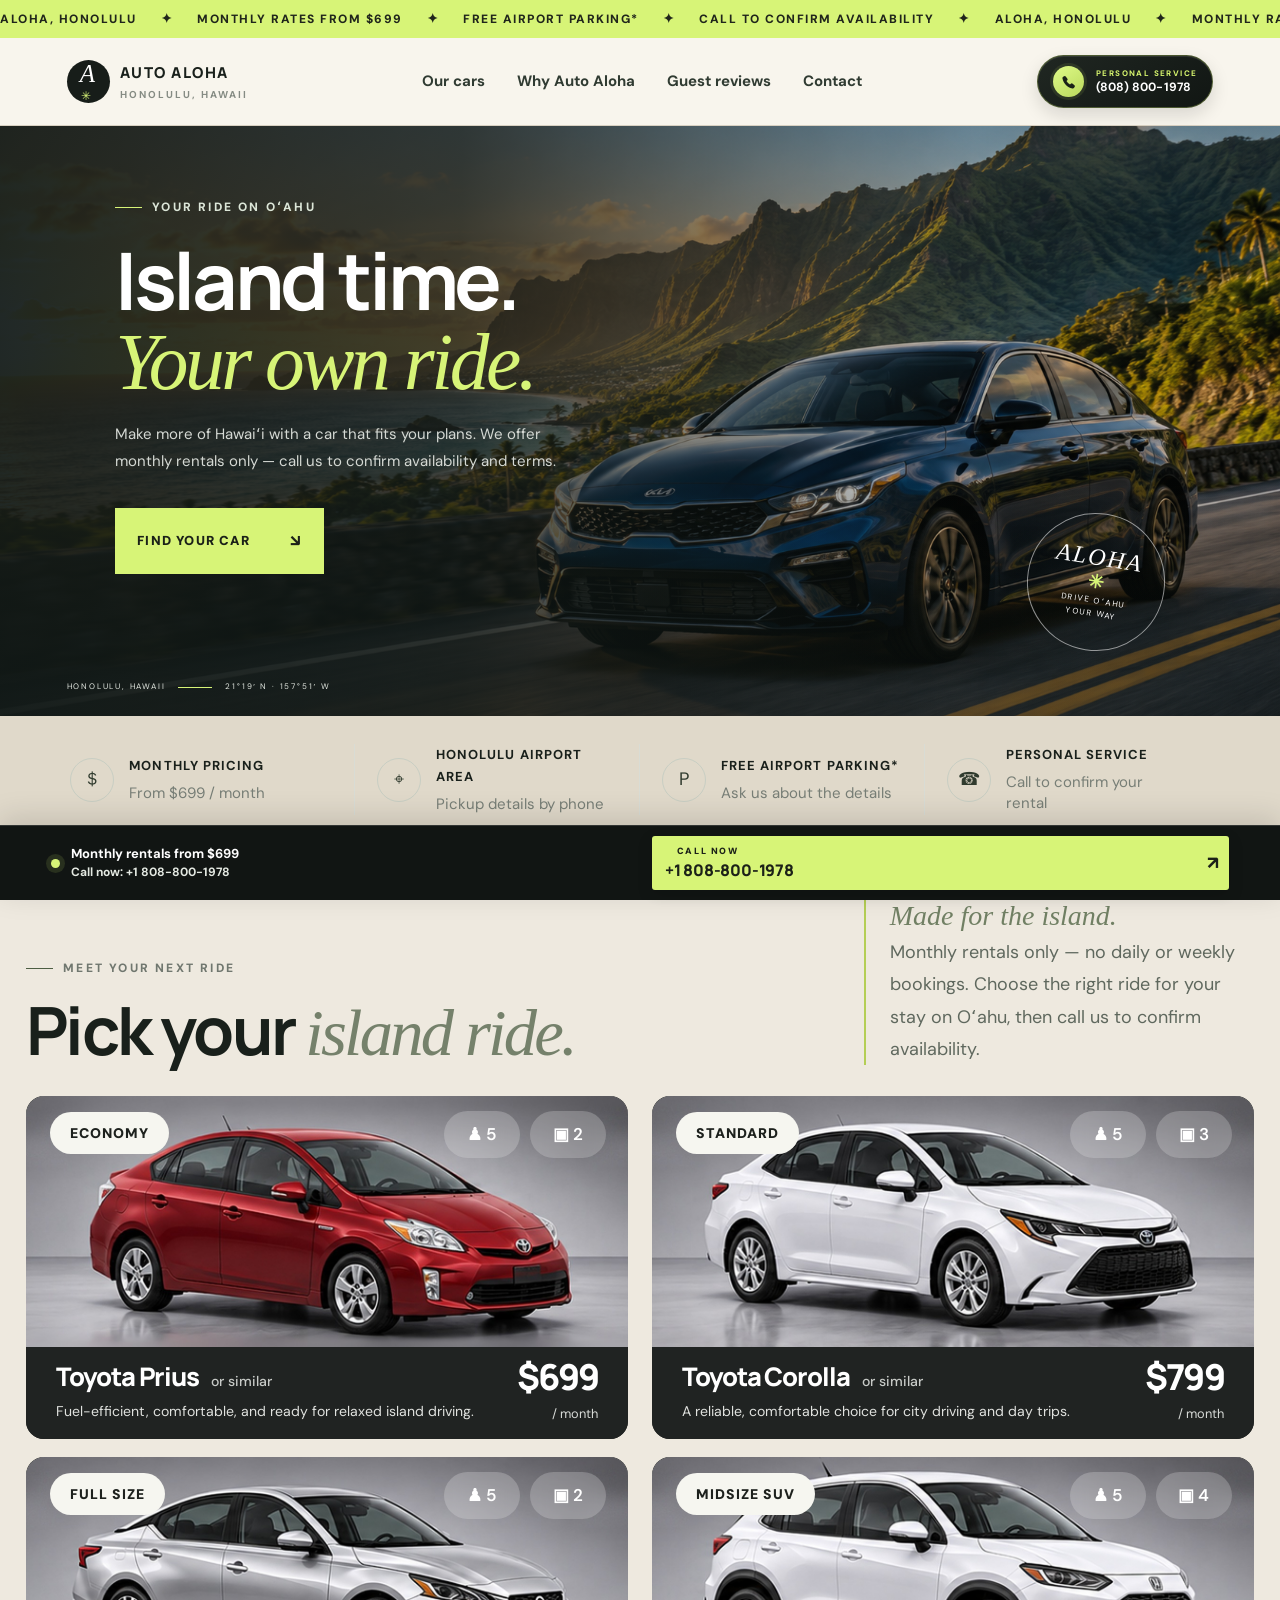
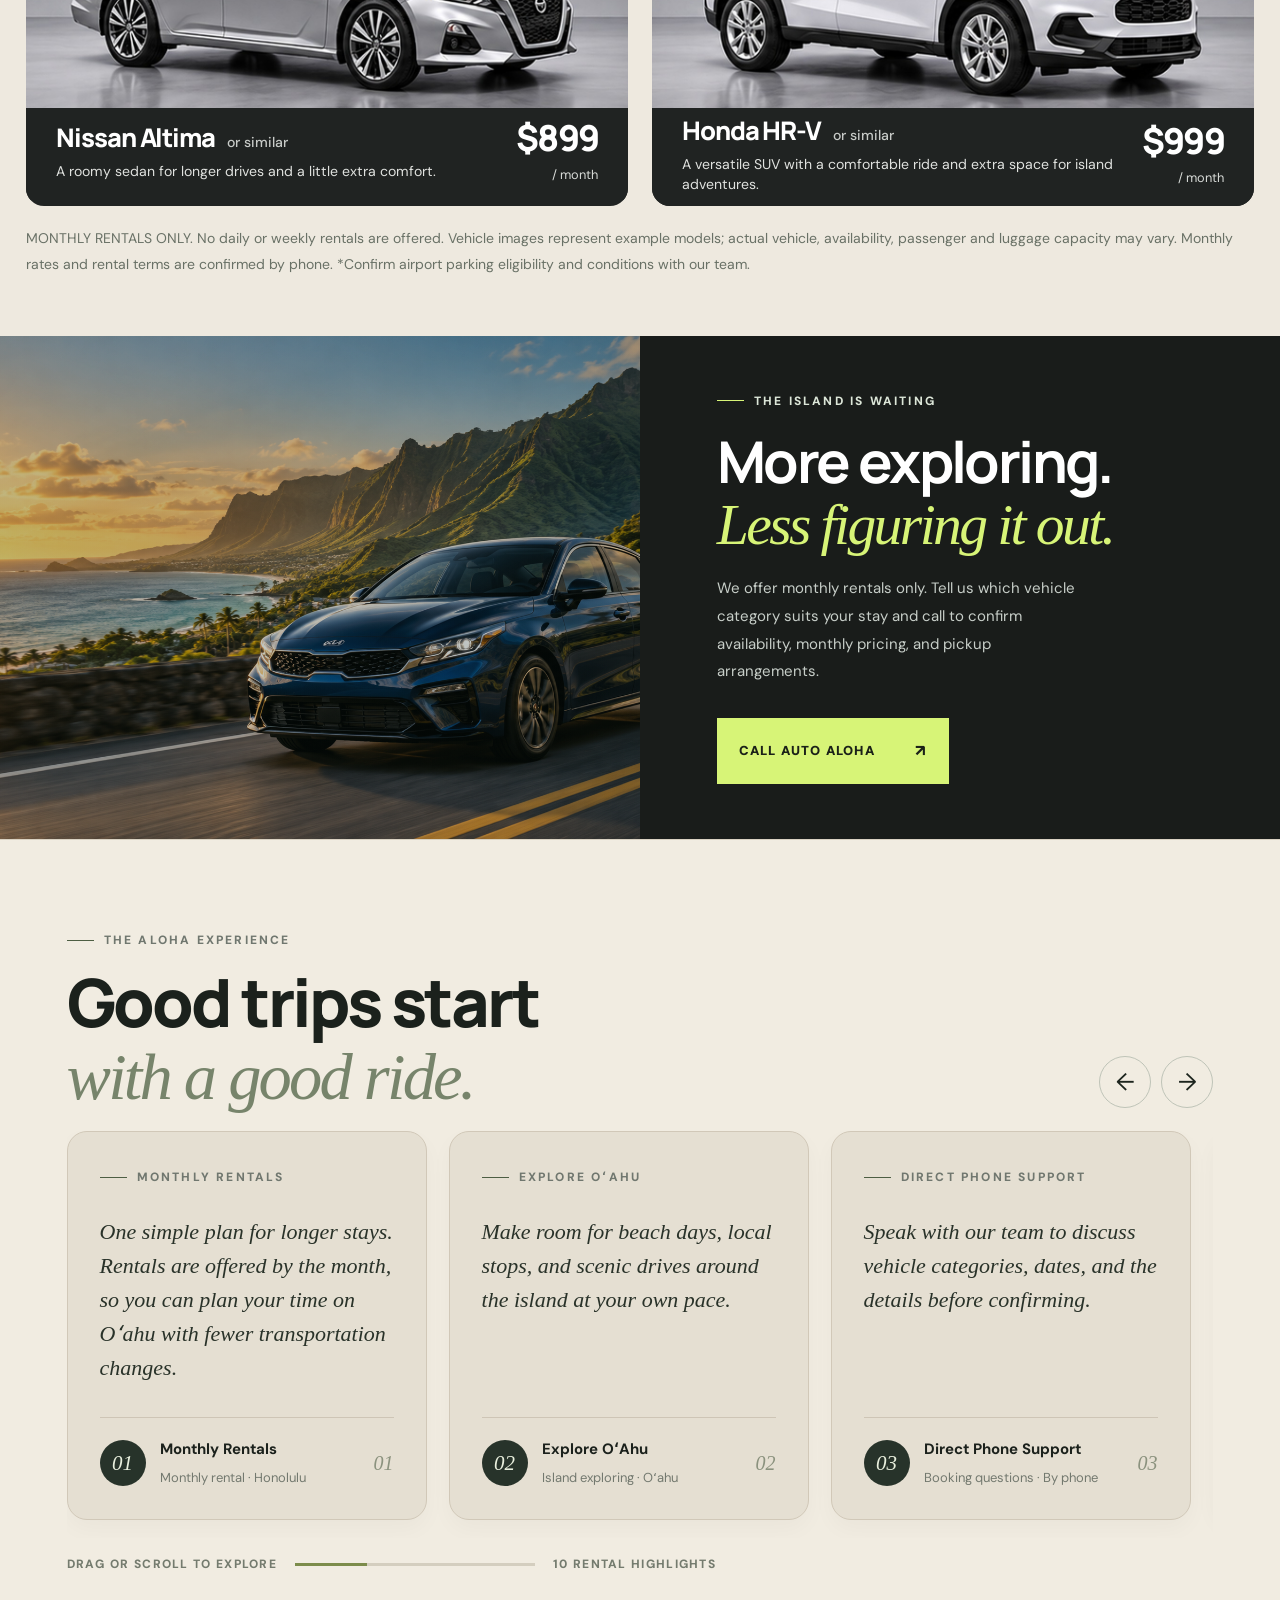
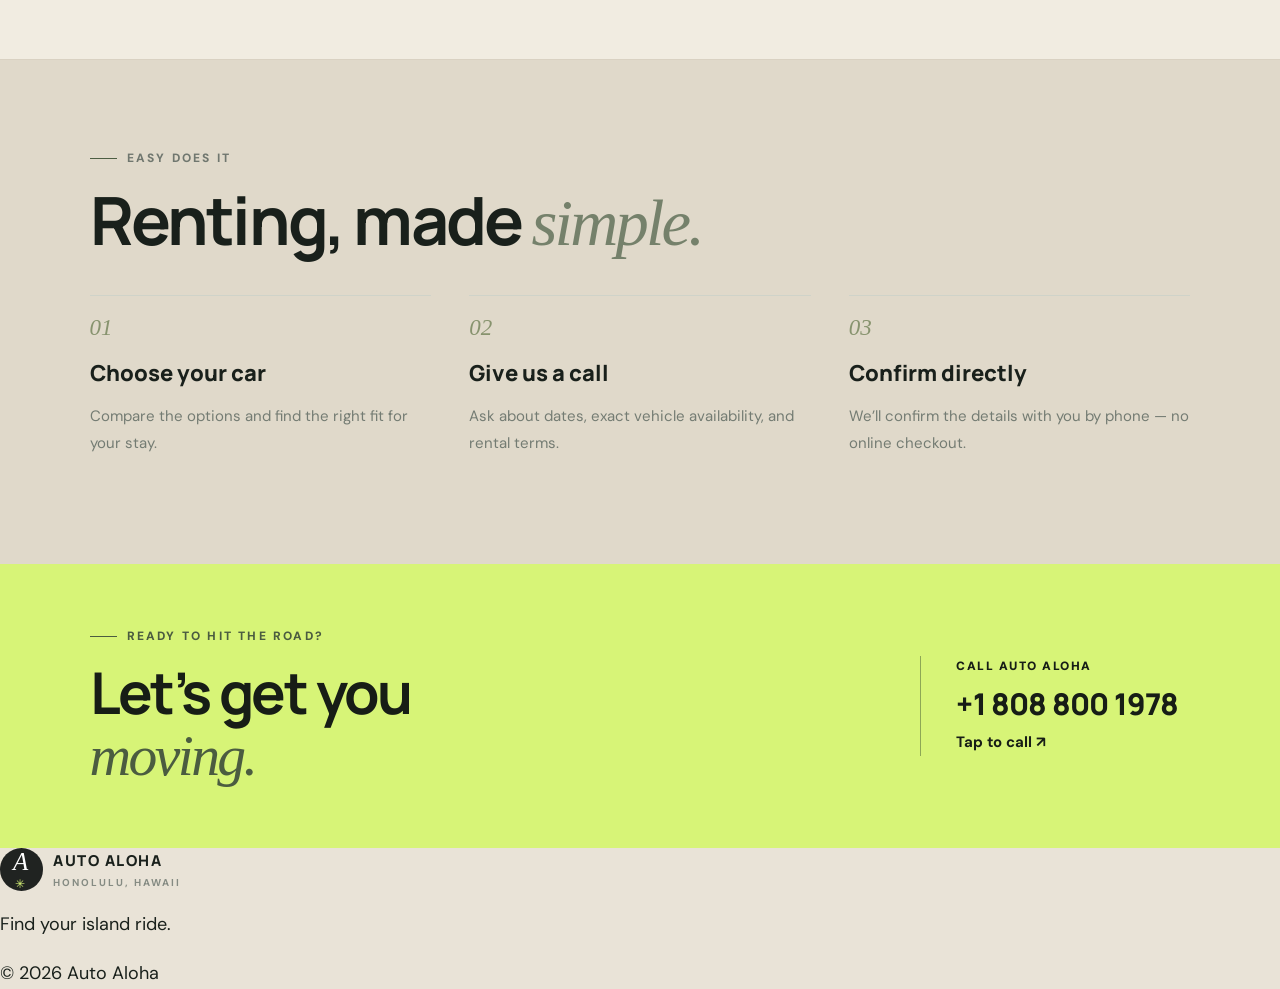
==== commit 91e4fba9: "Add files via upload" ====
--- a/index.html
+++ b/index.html
@@ -15,10 +15,10 @@
 <section class="benefits" id="why"><div class="benefit"><span class="benefit-icon">＄</span><div><b>MONTHLY PRICING</b><small>From $699 / month</small></div></div><div class="benefit"><span class="benefit-icon">⌖</span><div><b>HONOLULU AIRPORT AREA</b><small>Pickup details by phone</small></div></div><div class="benefit"><span class="benefit-icon">P</span><div><b>FREE AIRPORT PARKING*</b><small>Ask us about the details</small></div></div><div class="benefit"><span class="benefit-icon">☎</span><div><b>PERSONAL SERVICE</b><small>Call to confirm your rental</small></div></div></section>
 <section class="fleet" id="cars"><div class="fleet-head"><div><div class="kicker dark"><span></span> MEET YOUR NEXT RIDE</div><h2>Pick your <em>island ride.</em></h2></div><p class="fleet-intro"><span>Made for the island.</span><br>Monthly rentals only — no daily or weekly bookings. Choose the right ride for your stay on Oʻahu, then call us to confirm availability.</p></div>
 <div class="cars-grid">
-<article class="car-card" tabindex="0" role="button" aria-label="View Toyota Prius details" data-car="prius"><div class="car-visual"><div class="visual-pattern"></div><img src="assets/toyota-prius-reference-v2.jpg" alt="Red older-generation Toyota Prius" class="car-img"><span class="category">ECONOMY</span><span class="capacity"><b>♟ 5</b><b>▣ 2</b></span><span class="card-view">VIEW DETAILS ↗</span></div><div class="car-info"><div class="model-line"><div><h3>Toyota Prius</h3><p>Fuel-efficient, comfortable, and ready for relaxed island driving.</p></div><div class="price"><strong>$699</strong><small>/ month</small></div></div><div class="features"><span>✓ Monthly rental</span><span>✓ Airport-area pickup</span></div><button class="details-btn" type="button">View car details <span>↗</span></button></div></article>
-<article class="car-card" tabindex="0" role="button" aria-label="View Toyota Corolla details" data-car="corolla"><div class="car-visual"><div class="visual-pattern"></div><img src="assets/toyota-corolla-reference-v2.jpg" alt="White older-generation Toyota Corolla" class="car-img"><span class="category">STANDARD</span><span class="capacity"><b>♟ 5</b><b>▣ 3</b></span><span class="card-view">VIEW DETAILS ↗</span></div><div class="car-info"><div class="model-line"><div><h3>Toyota Corolla</h3><p>A reliable, comfortable choice for city driving and day trips.</p></div><div class="price"><strong>$799</strong><small>/ month</small></div></div><div class="features"><span>✓ Monthly rental</span><span>✓ Easy to park</span></div><button class="details-btn" type="button">View car details <span>↗</span></button></div></article>
-<article class="car-card" tabindex="0" role="button" aria-label="View Nissan Altima details" data-car="altima"><div class="car-visual"><div class="visual-pattern"></div><img src="assets/nissan-altima-seamless.jpg" alt="Silver Nissan Altima sedan" class="car-img"><span class="category">FULL SIZE</span><span class="capacity"><b>♟ 5</b><b>▣ 2</b></span><span class="card-view">VIEW DETAILS ↗</span></div><div class="car-info"><div class="model-line"><div><h3>Nissan Altima</h3><p>A roomy sedan for longer drives and a little extra comfort.</p></div><div class="price"><strong>$899</strong><small>/ month</small></div></div><div class="features"><span>✓ Monthly rental</span><span>✓ Spacious sedan</span></div><button class="details-btn" type="button">View car details <span>↗</span></button></div></article>
-<article class="car-card" tabindex="0" role="button" aria-label="View Honda HR-V details" data-car="hrv"><div class="car-visual"><div class="visual-pattern"></div><img src="assets/honda-hrv-seamless.jpg" alt="White Honda HR-V SUV in a neutral gray studio setting" class="car-img"><span class="category">MIDSIZE SUV</span><span class="capacity"><b>♟ 5</b><b>▣ 4</b></span><span class="card-view">VIEW DETAILS ↗</span></div><div class="car-info"><div class="model-line"><div><h3>Honda HR-V</h3><p>A versatile SUV with a comfortable ride and extra space for island adventures.</p></div><div class="price"><strong>$999</strong><small>/ month</small></div></div><div class="features"><span>✓ Monthly rental</span><span>✓ Extra cargo space</span></div><button class="details-btn" type="button">View car details <span>↗</span></button></div></article>
+<article class="car-card" tabindex="0" role="button" aria-label="View Toyota Prius details" data-car="prius"><div class="car-visual"><div class="visual-pattern"></div><img src="assets/toyota-prius-card-from-modal.jpg" alt="Red third-generation Toyota Prius, 2010–2015, in a neutral gray studio setting" class="car-img"><span class="category">ECONOMY</span><span class="capacity"><b>♟ 5</b><b>▣ 2</b></span><span class="card-view">VIEW DETAILS ↗</span></div><div class="car-info"><div class="model-line"><div><h3>Toyota Prius <span class="similar-label">or similar</span></h3><p>Fuel-efficient, comfortable, and ready for relaxed island driving.</p></div><div class="price"><strong>$699</strong><small>/ month</small></div></div><div class="features"><span>✓ Monthly rental</span><span>✓ Airport-area pickup</span></div><button class="details-btn" type="button">View car details <span>↗</span></button></div></article>
+<article class="car-card" tabindex="0" role="button" aria-label="View Toyota Corolla details" data-car="corolla"><div class="car-visual"><div class="visual-pattern"></div><img src="assets/toyota-corolla-studio.jpg" alt="White Toyota Corolla in a neutral gray studio setting" class="car-img"><span class="category">STANDARD</span><span class="capacity"><b>♟ 5</b><b>▣ 3</b></span><span class="card-view">VIEW DETAILS ↗</span></div><div class="car-info"><div class="model-line"><div><h3>Toyota Corolla <span class="similar-label">or similar</span></h3><p>A reliable, comfortable choice for city driving and day trips.</p></div><div class="price"><strong>$799</strong><small>/ month</small></div></div><div class="features"><span>✓ Monthly rental</span><span>✓ Easy to park</span></div><button class="details-btn" type="button">View car details <span>↗</span></button></div></article>
+<article class="car-card" tabindex="0" role="button" aria-label="View Nissan Altima details" data-car="altima"><div class="car-visual"><div class="visual-pattern"></div><img src="assets/nissan-altima-studio.jpg" alt="Silver Nissan Altima sedan" class="car-img"><span class="category">FULL SIZE</span><span class="capacity"><b>♟ 5</b><b>▣ 2</b></span><span class="card-view">VIEW DETAILS ↗</span></div><div class="car-info"><div class="model-line"><div><h3>Nissan Altima <span class="similar-label">or similar</span></h3><p>A roomy sedan for longer drives and a little extra comfort.</p></div><div class="price"><strong>$899</strong><small>/ month</small></div></div><div class="features"><span>✓ Monthly rental</span><span>✓ Spacious sedan</span></div><button class="details-btn" type="button">View car details <span>↗</span></button></div></article>
+<article class="car-card" tabindex="0" role="button" aria-label="View Honda HR-V details" data-car="hrv"><div class="car-visual"><div class="visual-pattern"></div><img src="assets/honda-hrv-studio.jpg" alt="White Honda HR-V SUV in a neutral gray studio setting" class="car-img"><span class="category">MIDSIZE SUV</span><span class="capacity"><b>♟ 5</b><b>▣ 4</b></span><span class="card-view">VIEW DETAILS ↗</span></div><div class="car-info"><div class="model-line"><div><h3>Honda HR-V <span class="similar-label">or similar</span></h3><p>A versatile SUV with a comfortable ride and extra space for island adventures.</p></div><div class="price"><strong>$999</strong><small>/ month</small></div></div><div class="features"><span>✓ Monthly rental</span><span>✓ Extra cargo space</span></div><button class="details-btn" type="button">View car details <span>↗</span></button></div></article>
 </div><p class="fineprint">MONTHLY RENTALS ONLY. No daily or weekly rentals are offered. Vehicle images represent example models; actual vehicle, availability, passenger and luggage capacity may vary. Monthly rates and rental terms are confirmed by phone. *Confirm airport parking eligibility and conditions with our team.</p></section>
 <section class="banner"><div class="banner-photo"></div><div class="banner-copy"><div class="kicker"><span></span> THE ISLAND IS WAITING</div><h2>More exploring.<br><em>Less figuring it out.</em></h2><p>We offer monthly rentals only. Tell us which vehicle category suits your stay and call to confirm availability, monthly pricing, and pickup arrangements.</p><a href="tel:+18088001978" class="primary">CALL AUTO ALOHA <span>↗</span></a></div></section>
 <section class="reviews" id="reviews" aria-label="Monthly rental benefits">
--- a/style.css
+++ b/style.css
@@ -664,21 +664,278 @@
 }
 
 
-/* Toyota photo restoration: exact older models, full-frame gray studio photos */
-.car-card .car-visual { aspect-ratio: 16 / 9 !important; height: auto !important; background: #b0aeb2 !important; overflow: hidden !important; }
-.car-card .car-visual .car-img { position:absolute !important; inset:0 !important; width:100% !important; height:100% !important; object-fit:contain !important; object-position:center !important; padding:0 !important; background:transparent !important; border:0 !important; border-radius:0 !important; box-shadow:none !important; filter:none !important; transform:none !important; }
-.car-card .visual-pattern, .car-card .card-view { display:none !important; }
-.modal-photo { background:#b0aeb2 !important; overflow:hidden !important; padding:0 !important; display:flex !important; align-items:center !important; justify-content:center !important; }
-.modal-photo::before, .modal-photo::after { display:none !important; content:none !important; }
-.modal-photo #modalImage { display:block !important; width:100% !important; height:100% !important; max-width:100% !important; max-height:100% !important; object-fit:contain !important; object-position:center !important; padding:0 !important; margin:0 !important; background:transparent !important; border:0 !important; border-radius:0 !important; box-shadow:none !important; filter:none !important; }
-@media (max-width:620px) {
- .car-card .car-visual { aspect-ratio:16 / 9 !important; height:auto !important; }
- .modal-box { display:flex !important; flex-direction:column !important; }
- .modal-photo { flex:0 0 auto !important; width:100% !important; height:auto !important; min-height:0 !important; aspect-ratio:4 / 5 !important; }
- .modal-photo #modalImage { width:100% !important; height:100% !important; object-fit:contain !important; }
-}
-
-/* Corolla modal: keep the previously approved fleet cards; remove inset photo frame */
-.modal-photo{background:#9e9ca2!important;position:relative!important;overflow:hidden!important}
-.modal-photo img{position:absolute!important;inset:0!important;width:100%!important;height:100%!important;max-width:none!important;max-height:none!important;object-fit:cover!important;object-position:center center!important;filter:none!important;border:0!important;border-radius:0!important}
-.modal-photo .category{z-index:2!important}
+/* Final consistency: "or similar" labels across every vehicle card and detail modal. */
+.similar-label{display:inline-block;margin-left:7px;color:#aeb5ac;font:500 .58em/1.2 "DM Sans",sans-serif;letter-spacing:0;vertical-align:middle;white-space:nowrap}
+.modal-similar{font-size:.48em;color:#7b8179;margin-left:8px}
+@media(max-width:620px){.similar-label{font-size:.55em;margin-left:5px}.modal-similar{font-size:.46em}}
+
+/* FINAL UNIFIED FLEET IMAGE PASS — same canvas, framing and studio tone for every vehicle */
+.car-card .car-visual{
+  aspect-ratio:16 / 9 !important;
+  height:auto !important;
+  min-height:0 !important;
+  background:#aca9ae !important;
+  overflow:hidden !important;
+}
+.car-card .car-visual .car-img{
+  position:absolute !important;
+  inset:0 !important;
+  width:100% !important;
+  height:100% !important;
+  object-fit:contain !important;
+  object-position:center center !important;
+  padding:0 !important;
+  margin:0 !important;
+  background:transparent !important;
+  filter:none !important;
+  transform:none !important;
+}
+.car-card:hover .car-visual .car-img{transform:none !important}
+.car-card,.car-card:hover{
+  transition:none !important;
+  transform:none !important;
+}
+.modal,.modal.open,.modal-box,.modal-photo,.modal-photo #modalImage{
+  transition:none !important;
+  animation:none !important;
+}
+.modal-photo{background:#aca9ae !important}
+.modal-photo #modalImage{
+  object-fit:contain !important;
+  object-position:center center !important;
+  transform:none !important;
+}
+@media(max-width:620px){
+  .car-card .car-visual{aspect-ratio:16 / 9 !important;height:auto !important}
+  .car-card .car-visual .car-img{object-fit:contain !important}
+}
+
+/* unified studio background: card and modal photos share one seamless backdrop */
+.car-visual{height:auto!important;aspect-ratio:16/9;background:linear-gradient(#b0b0b0 0 66%,#d0d0d0 66% 100%)!important}
+.visual-pattern{display:none!important}
+.car-card .car-img,.car-card:hover .car-img{filter:none!important}
+.car-card .car-img{left:0!important;top:0!important;width:100%!important;height:100%!important;object-fit:cover!important;padding:0!important}
+.card-view{color:#1d211d!important}
+.modal-box .modal-photo{background:linear-gradient(#b0b0b0 50%,#d0d0d0 50%)!important;aspect-ratio:auto!important;height:auto!important;min-height:0!important;display:flex!important;align-items:center!important;justify-content:center!important;padding:0!important;align-self:stretch!important;overflow:hidden!important}
+.modal-box .modal-photo::before,.modal-box .modal-photo::after{display:none!important;content:none!important}
+.modal-box .modal-photo #modalImage{width:100%!important;height:auto!important;max-height:none!important;aspect-ratio:16/9;object-fit:cover!important;padding:0!important;margin:0!important;filter:none!important;border-radius:0!important}
+@media(max-width:620px){.modal-box .modal-photo{aspect-ratio:16/9!important;flex:0 0 auto!important;width:100%!important}}
+
+/* === FINAL, authoritative car-photo rules: one seamless studio photo, no rectangles, no bands === */
+html body .cars-grid .car-card .car-visual{height:auto!important;min-height:0!important;aspect-ratio:2.4/1!important;background:#8d8e91!important;overflow:hidden!important;position:relative!important;padding:0!important}
+html body .cars-grid .car-card .car-visual .visual-pattern{display:none!important}
+html body .cars-grid .car-card .car-visual .car-img{position:absolute!important;inset:0!important;top:0!important;left:0!important;width:100%!important;height:100%!important;max-width:none!important;max-height:none!important;object-fit:cover!important;object-position:center center!important;padding:0!important;margin:0!important;border:0!important;border-radius:0!important;background:none!important;filter:none!important;box-shadow:none!important;transform:none!important}
+html body .cars-grid .car-card:hover .car-visual .car-img{transform:scale(1.025)!important}
+html body #carModal .modal-box .modal-photo{background:#8d8e91!important;background-image:none!important;position:relative!important;display:block!important;overflow:hidden!important;padding:0!important;margin:0!important;height:auto!important;min-height:0!important;align-self:stretch!important;aspect-ratio:auto!important}
+html body #carModal .modal-box .modal-photo::before,html body #carModal .modal-box .modal-photo::after{display:none!important;content:none!important}
+html body #carModal .modal-box .modal-photo #modalImage{position:absolute!important;inset:0!important;top:0!important;left:0!important;width:100%!important;height:100%!important;max-width:none!important;max-height:none!important;aspect-ratio:auto!important;object-fit:cover!important;object-position:center 59%!important;padding:0!important;margin:0!important;border:0!important;border-radius:0!important;background:none!important;filter:none!important;box-shadow:none!important;transform:none!important}
+html body #carModal .modal-box .modal-photo .category{z-index:3!important}
+@media(max-width:850px){html body #carModal .modal-box .modal-photo{width:100%!important;aspect-ratio:4/3!important;flex:0 0 auto!important}}
+
+
+/* SCREENSHOT-MATCHED FLEET CARDS — November 2026 */
+.fleet {
+  background: #eee9df !important;
+  padding: 54px 2.05% 58px !important;
+}
+.fleet-head {
+  max-width: 1800px;
+  margin: 0 auto 28px !important;
+}
+.cars-grid {
+  width: 100%;
+  max-width: 1840px;
+  margin: 0 auto;
+  grid-template-columns: repeat(2, minmax(0, 1fr)) !important;
+  gap: 18px 24px !important;
+  align-items: stretch;
+}
+.car-card,
+.car-card:hover,
+.car-card:focus-visible {
+  border-radius: 18px !important;
+  overflow: hidden !important;
+  background: #202322 !important;
+  color: #fff !important;
+  box-shadow: none !important;
+  transform: none !important;
+}
+.car-card .car-visual {
+  width: 100% !important;
+  height: clamp(210px, 13.55vw, 260px) !important;
+  aspect-ratio: auto !important;
+  min-height: 0 !important;
+  background: #aaa8ad !important;
+  overflow: hidden !important;
+  position: relative !important;
+}
+.car-card .visual-pattern { display: none !important; }
+.car-card .car-visual .car-img {
+  display: block !important;
+  position: absolute !important;
+  inset: 0 !important;
+  width: 100% !important;
+  height: 100% !important;
+  max-width: none !important;
+  max-height: none !important;
+  object-fit: cover !important;
+  object-position: center center !important;
+  padding: 0 !important;
+  margin: 0 !important;
+  border: 0 !important;
+  border-radius: 0 !important;
+  background: #aaa8ad !important;
+  box-shadow: none !important;
+  filter: none !important;
+  transform: none !important;
+}
+.car-card:hover .car-visual .car-img { transform: none !important; }
+.car-card .category {
+  left: 24px !important;
+  top: 16px !important;
+  padding: 14px 20px !important;
+  border-radius: 32px !important;
+  font-size: 14px !important;
+  letter-spacing: 1px !important;
+  line-height: 1 !important;
+}
+.car-card .capacity {
+  top: 15px !important;
+  right: 22px !important;
+  gap: 10px !important;
+}
+.car-card .capacity b {
+  min-width: 76px !important;
+  padding: 15px 16px !important;
+  border-radius: 32px !important;
+  font-size: 17px !important;
+  line-height: 1 !important;
+  background: #ffffff35 !important;
+  color: #fff !important;
+}
+.car-card .card-view { display: none !important; }
+.car-card .car-info {
+  min-height: 92px !important;
+  padding: 9px 30px 11px !important;
+  background: #202322 !important;
+  display: flex !important;
+  align-items: center !important;
+}
+.car-card .model-line {
+  width: 100% !important;
+  align-items: center !important;
+  justify-content: space-between !important;
+  gap: 20px !important;
+}
+.car-card .model-line > div:first-child {
+  min-width: 0 !important;
+  flex: 1 1 auto !important;
+}
+.car-card .model-line h3 {
+  display: flex !important;
+  align-items: baseline !important;
+  flex-wrap: wrap !important;
+  gap: 12px !important;
+  margin: 0 !important;
+  color: #fff !important;
+  font: 800 clamp(25px, 2vw, 36px)/1.1 Manrope, sans-serif !important;
+  letter-spacing: -1.1px !important;
+}
+.car-card .model-line h3 .similar-label {
+  display: inline !important;
+  margin: 0 !important;
+  color: #c8cbc8 !important;
+  font: 500 clamp(12px, 1.1vw, 17px)/1.2 "DM Sans", sans-serif !important;
+  letter-spacing: 0 !important;
+}
+.car-card .model-line p {
+  max-width: none !important;
+  margin: 9px 0 0 !important;
+  color: #e0e2df !important;
+  font-size: clamp(13px, 1.1vw, 20px) !important;
+  line-height: 1.45 !important;
+}
+.car-card .price {
+  flex: 0 0 auto !important;
+  align-self: center !important;
+  text-align: right !important;
+}
+.car-card .price strong {
+  font: 800 clamp(34px, 2.8vw, 52px)/1 Manrope, sans-serif !important;
+  letter-spacing: -1.8px !important;
+  color: #fff !important;
+}
+.car-card .price small {
+  display: block !important;
+  margin-top: 8px !important;
+  color: #d8dbd8 !important;
+  font-size: clamp(12px, 1vw, 18px) !important;
+}
+.car-card .features,
+.car-card .details-btn { display: none !important; }
+.fleet .fineprint {
+  max-width: 1840px;
+  margin: 20px auto 0 !important;
+}
+@media (max-width: 900px) {
+  .fleet { padding: 46px 3% 52px !important; }
+  .cars-grid { gap: 16px !important; }
+  .car-card .car-info { padding: 12px 18px !important; }
+  .car-card .category { left: 14px !important; top: 13px !important; padding: 11px 14px !important; font-size: 11px !important; }
+  .car-card .capacity { right: 12px !important; top: 12px !important; gap: 6px !important; }
+  .car-card .capacity b { min-width: 54px !important; padding: 11px 10px !important; font-size: 13px !important; }
+  .car-card .model-line h3 { font-size: clamp(21px, 3vw, 28px) !important; }
+  .car-card .model-line p { font-size: 13px !important; }
+  .car-card .price strong { font-size: clamp(28px, 4vw, 38px) !important; }
+}
+@media (max-width: 620px) {
+  .fleet { padding: 38px 4% 44px !important; }
+  .cars-grid { grid-template-columns: minmax(0, 1fr) !important; gap: 18px !important; }
+  .car-card { border-radius: 16px !important; }
+  .car-card .car-visual { height: auto !important; aspect-ratio: 16 / 9 !important; }
+  .car-card .car-visual .car-img { object-fit: cover !important; }
+  .car-card .car-info { min-height: 0 !important; padding: 14px 16px 16px !important; }
+  .car-card .model-line { align-items: center !important; gap: 10px !important; }
+  .car-card .model-line h3 { font-size: clamp(22px, 6vw, 28px) !important; gap: 7px !important; }
+  .car-card .model-line h3 .similar-label { font-size: 12px !important; }
+  .car-card .model-line p { margin-top: 7px !important; font-size: 13px !important; line-height: 1.4 !important; }
+  .car-card .price strong { font-size: 30px !important; }
+  .car-card .price small { margin-top: 5px !important; font-size: 12px !important; }
+  .car-card .category { left: 12px !important; top: 12px !important; padding: 10px 13px !important; font-size: 10px !important; }
+  .car-card .capacity { right: 10px !important; top: 10px !important; }
+  .car-card .capacity b { min-width: 48px !important; padding: 9px 8px !important; font-size: 12px !important; }
+}
+
+
+
+
+/* Prius card: preserve the full vehicle and the original studio floor. */
+.car-card[data-car="prius"] .car-visual {
+  background: #aaa9ae !important;
+}
+.car-card[data-car="prius"] .car-visual .prius-card-photo {
+  object-fit: contain !important;
+  object-position: center center !important;
+  width: 100% !important;
+  height: 100% !important;
+  padding: 0 !important;
+  margin: 0 !important;
+  transform: none !important;
+  filter: none !important;
+}
+.car-card[data-car="prius"]:hover .car-visual .prius-card-photo {
+  transform: none !important;
+}
+
+
+/* Prius card now uses a wide crop from the exact modal reference photo. */
+.car-card[data-car="prius"] .car-visual .prius-card-photo {
+  object-fit: cover !important;
+  object-position: center center !important;
+  width: 100% !important;
+  height: 100% !important;
+  padding: 0 !important;
+  margin: 0 !important;
+  transform: none !important;
+  filter: none !important;
+}
